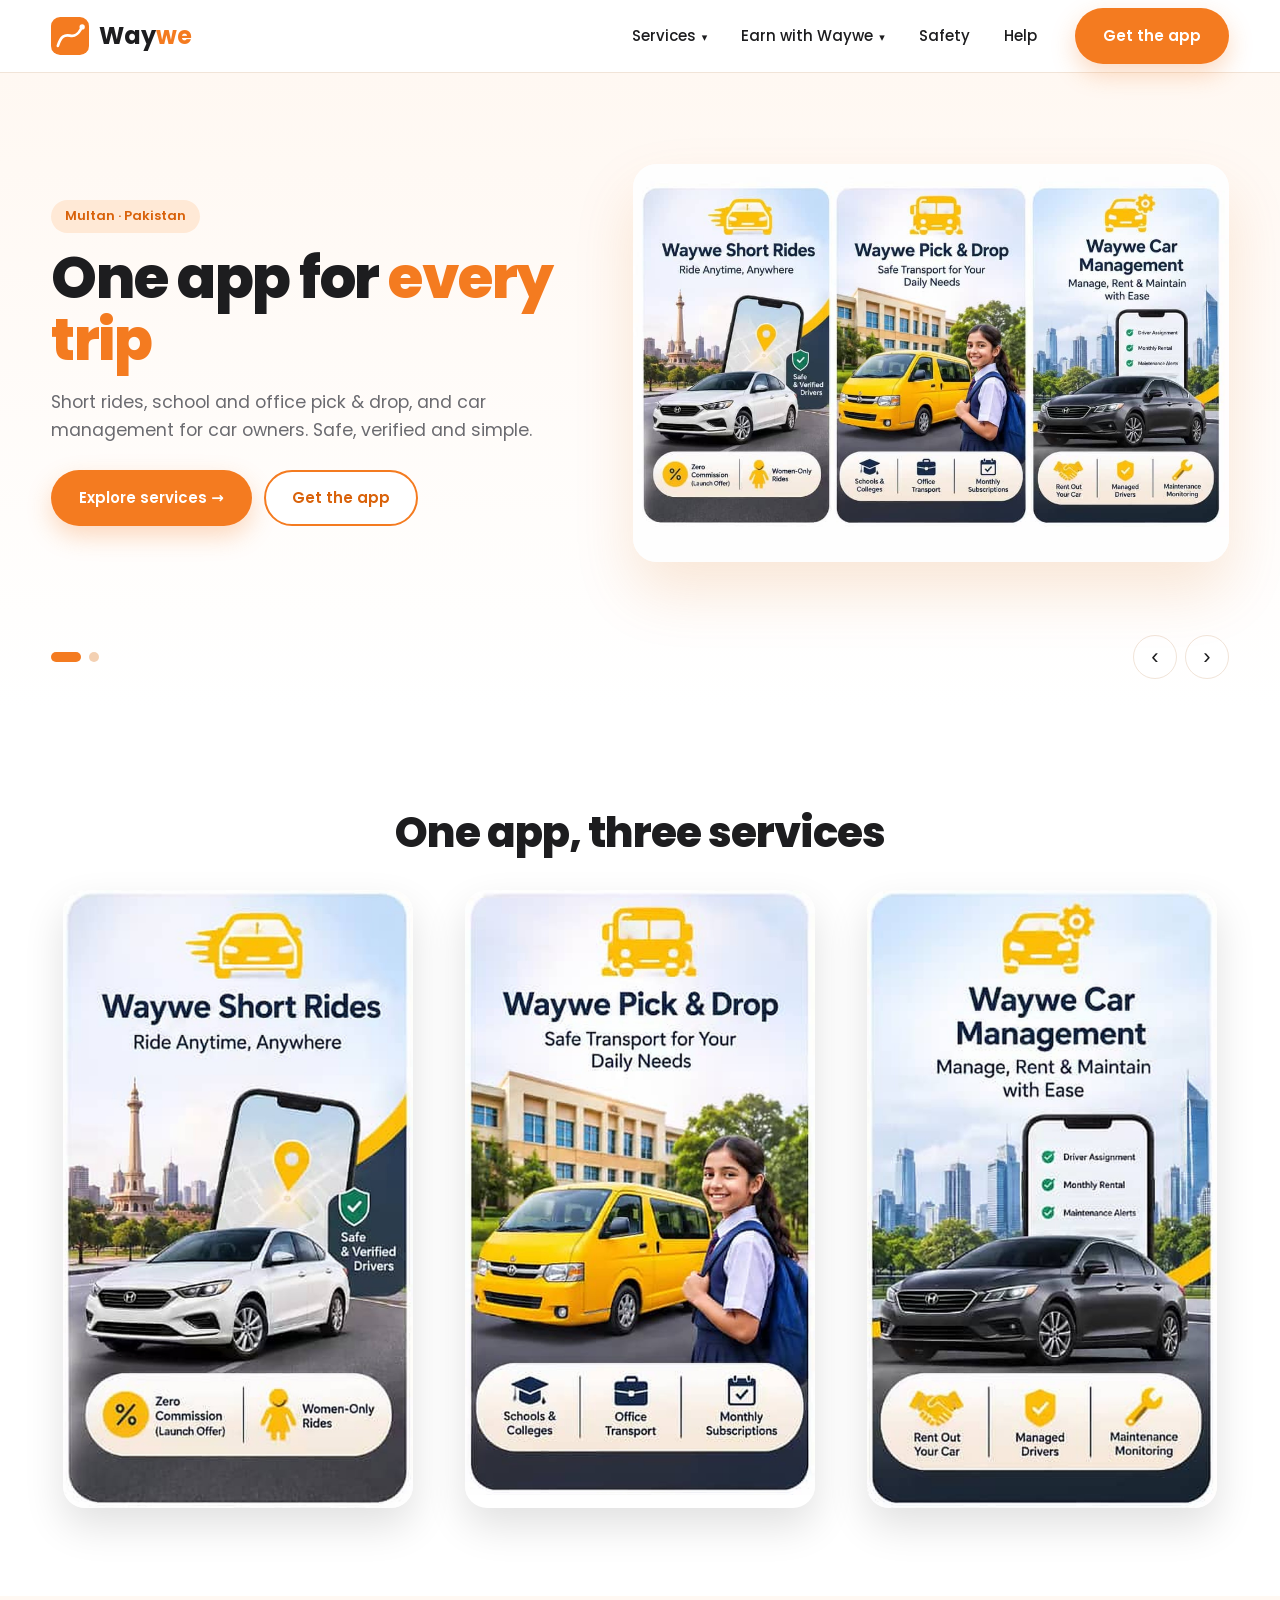
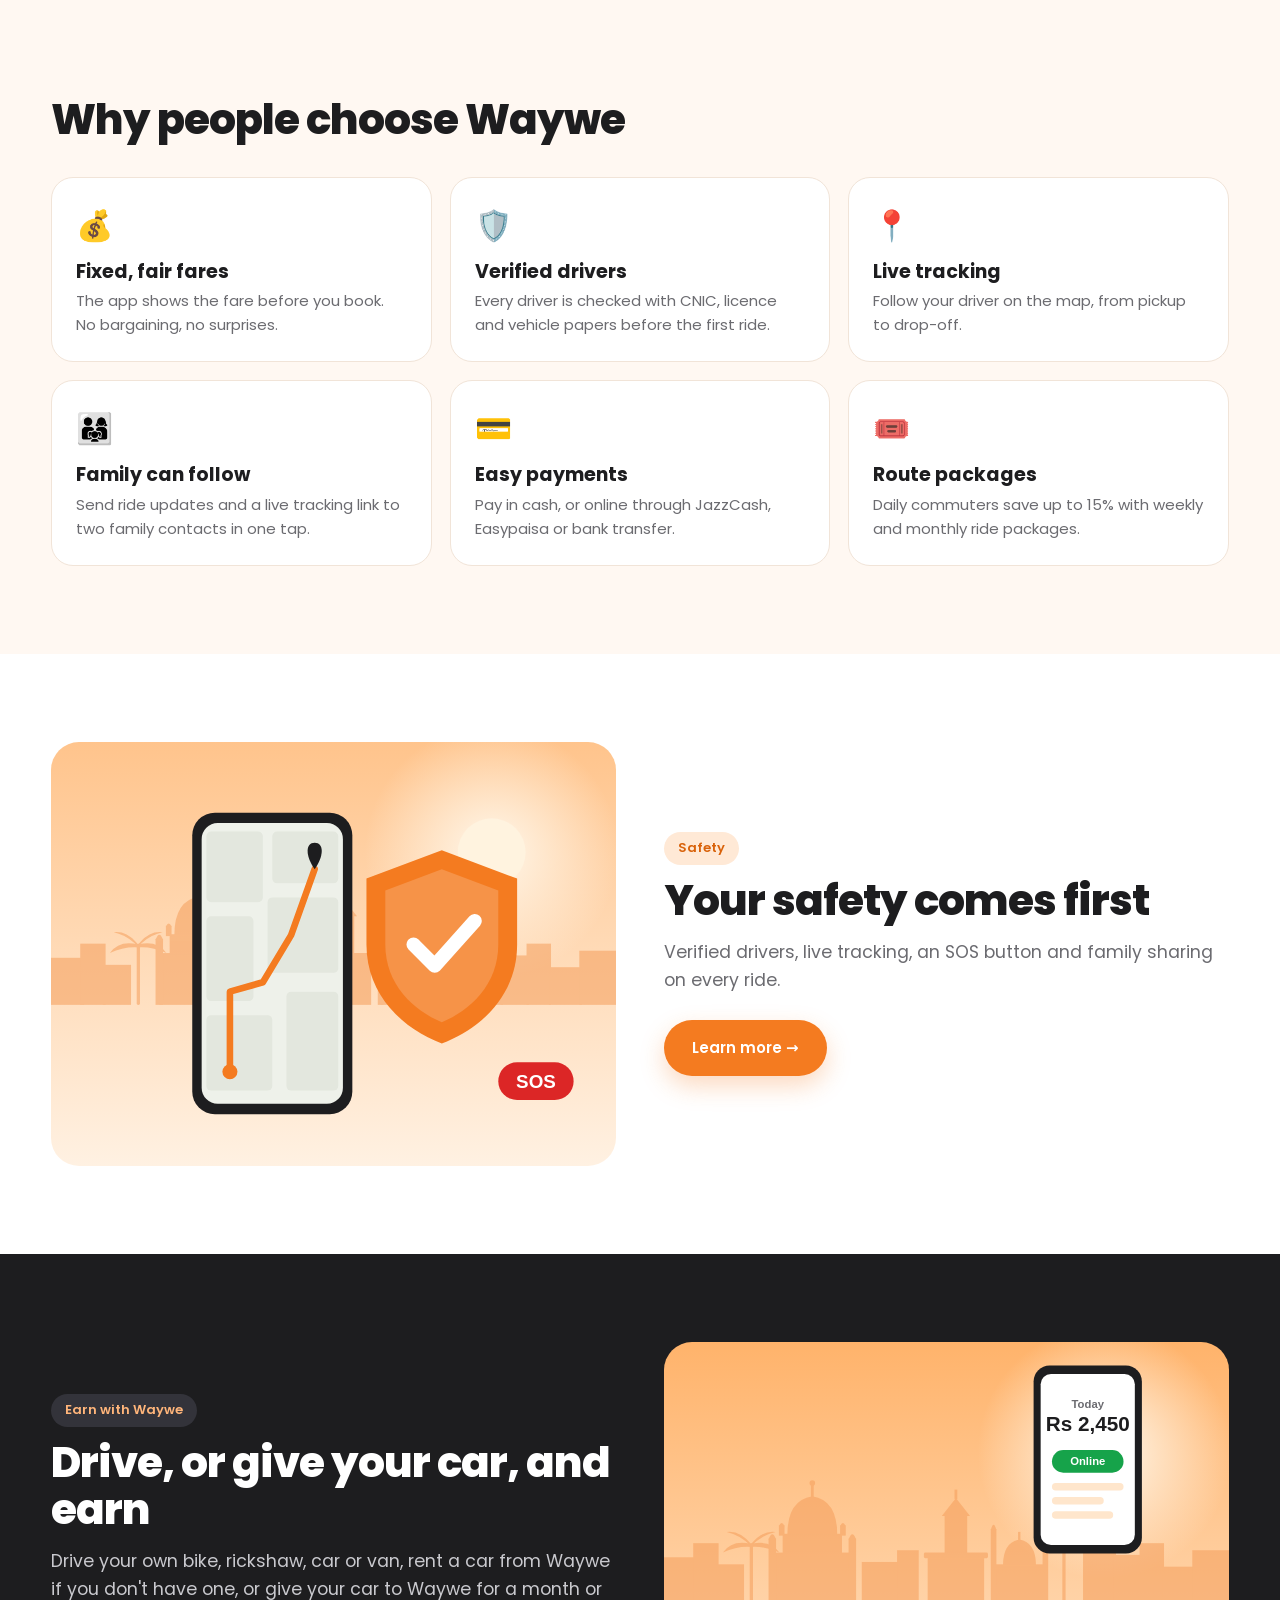
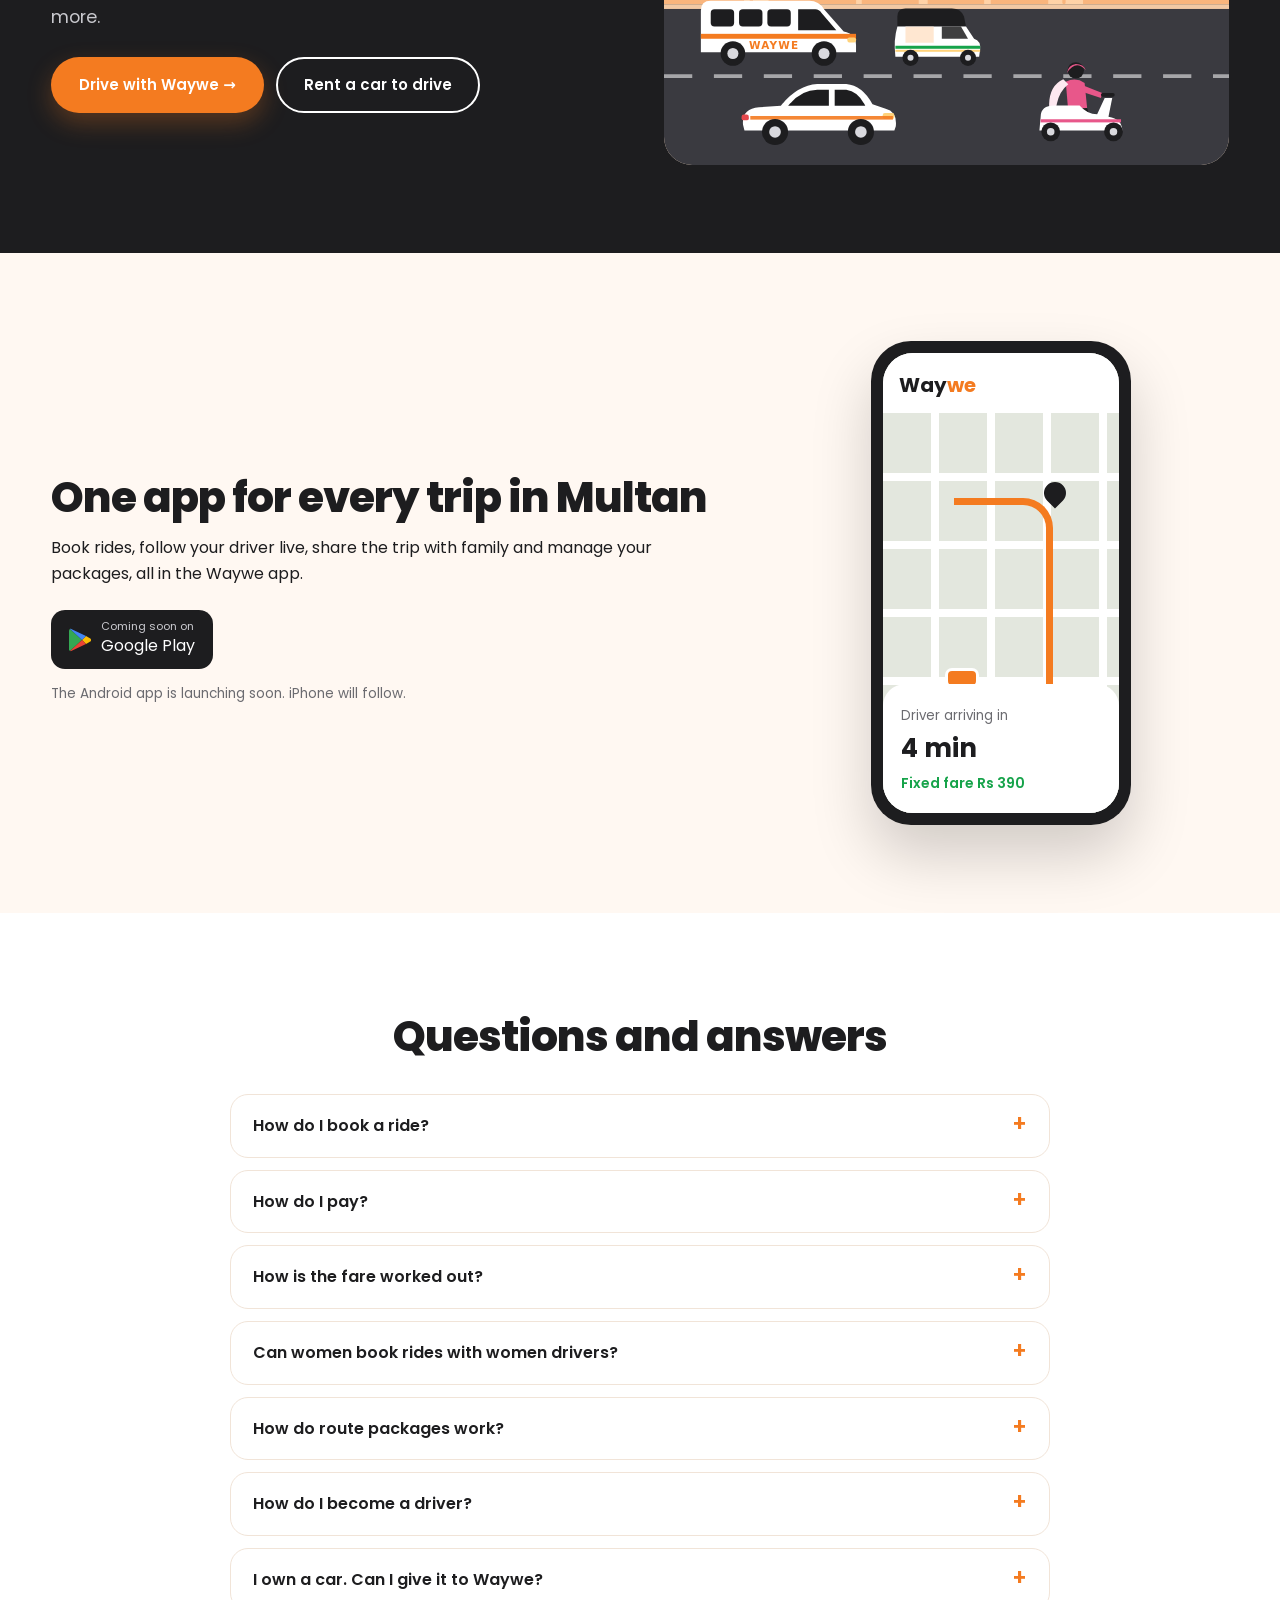
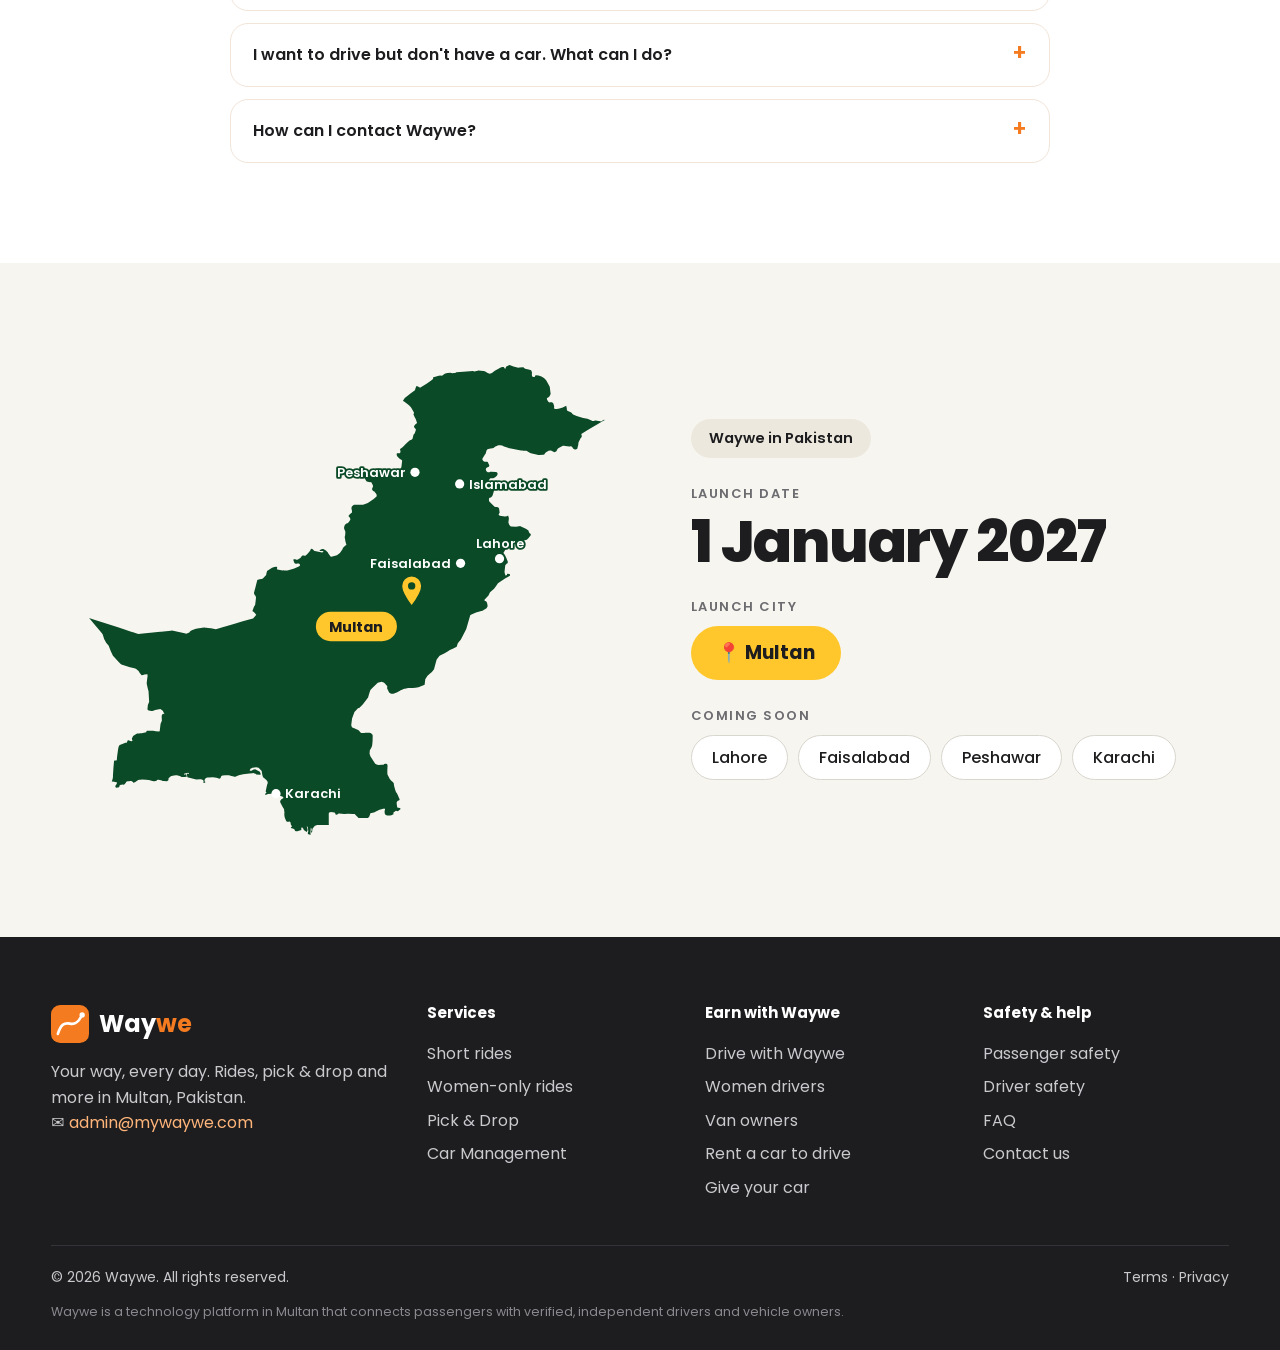
==== index.html @ 0786398d "Picture-only service cards; one-screen pages per service; cities at the bottom Co-Authored-By: Claud" ====
<!DOCTYPE html>
<html lang="en">
<head>
<meta charset="UTF-8">
<meta name="viewport" content="width=device-width, initial-scale=1.0">
<title>Waywe | Rides and Pick & Drop in Multan</title>
<meta name="description" content="Waywe: fixed-fare rides, women-only rides, school and office pick & drop, and long-term car partnerships in Multan.">
<link rel="canonical" href="https://mywaywe.com/">
<meta property="og:url" content="https://mywaywe.com/">
<meta property="og:title" content="Waywe | Rides and Pick & Drop in Multan">
<meta property="og:description" content="Waywe: fixed-fare rides, women-only rides, school and office pick & drop, and long-term car partnerships in Multan.">
<meta property="og:image" content="https://mywaywe.com/img/rides.svg">
<link rel="icon" href="data:image/svg+xml,%3Csvg xmlns='http://www.w3.org/2000/svg' viewBox='0 0 100 100'%3E%3Crect width='100' height='100' rx='24' fill='%23F47B20'/%3E%3Cpath d='M18 76 C26 50 36 46 50 49 C62 52 70 48 80 30' stroke='%23fff' stroke-width='7' fill='none' stroke-linecap='round'/%3E%3Ccircle cx='82' cy='26' r='7' fill='%23fff'/%3E%3C/svg%3E">
<link rel="preconnect" href="https://fonts.googleapis.com">
<link href="https://fonts.googleapis.com/css2?family=Poppins:wght@400;500;600;700;800&display=swap" rel="stylesheet">
<link rel="stylesheet" href="/css/site.css?v=10">
</head>
<body>
<header class="top">
 <div class="wrap nav">
  <a href="/" class="brand" aria-label="Waywe home"><svg width="38" height="38" viewBox="0 0 100 100" aria-hidden="true"><rect width="100" height="100" rx="24" fill="#F47B20"/><path d="M18 76 C26 50 36 46 50 49 C62 52 70 48 80 30" stroke="#fff" stroke-width="7" fill="none" stroke-linecap="round"/><circle cx="82" cy="26" r="7" fill="#fff"/></svg><b>Way<span>we</span></b></a>
  <nav class="menu" id="menu" aria-label="Main">
   <div class="dd"><button class="dd-btn" aria-expanded="false">Services <i>▾</i></button>
    <div class="dd-list">
     <a href="/rides/"><b>Short Rides</b><span>General &amp; women-only rides</span></a>
     <a href="/pick-drop/"><b>Pick &amp; Drop</b><span>School, college &amp; office, monthly</span></a>
     <a href="/car-owners/"><b>Car Management</b><span>Your car. Our care.</span></a>
    </div></div>
   <div class="dd"><button class="dd-btn" aria-expanded="false">Earn with Waywe <i>▾</i></button>
    <div class="dd-list">
     <a href="/drive/"><b>Drive with Waywe</b><span>Bike, rickshaw, car or van</span></a>
     <a href="/drive/#women"><b>Women drivers</b><span>Earn by driving women passengers</span></a>
     <a href="/rent-a-car/"><b>Rent a car to drive</b><span>No car? Rent one from Waywe</span></a>
     <a href="/car-owners/"><b>Car owners</b><span>Monthly earnings from your car</span></a>
    </div></div>
   <a href="/safety/">Safety</a>
   <a href="/#faq">Help</a>
  </nav>
  <a href="#get-app" class="btn btn-o nav-cta">Get the app</a>
  <button class="burger" aria-label="Open menu" aria-controls="menu" aria-expanded="false">☰</button>
 </div>
</header>
<section class="hero">
 <div class="slides" id="slides">
  <div class="slide on"><div class="wrap s-grid">
   <div><span class="tag">Multan · Pakistan</span><h1>One app for <mark>every trip</mark></h1>
    <p class="lead">Short rides, school and office pick &amp; drop, and car management for car owners. Safe, verified and simple.</p>
    <div class="ctas"><a href="#services" class="btn btn-o">Explore services →</a><a href="#get-app" class="btn btn-l">Get the app</a></div></div>
   <div class="s-art photo"><img src="/img/services-overview.jpg?v=10" alt="Waywe Short Rides, Pick &amp; Drop and Car Management" width="1080" height="720" fetchpriority="high"></div>
  </div></div>
  <div class="slide"><div class="wrap s-grid">
   <div><span class="tag">Short Rides · Pick &amp; Drop · Car Management</span><h2 class="h1">Quick. Safe. <mark>Reliable.</mark></h2>
    <p class="lead">General and women-only rides, verified drivers and managed routes, and fixed monthly rental for car owners.</p>
    <div class="ctas"><a href="#services" class="btn btn-o">See services →</a><a href="/drive/" class="btn btn-l">Drive with Waywe</a></div></div>
   <div class="s-art photo sq"><img src="/img/services-people.jpg?v=10" alt="Passenger, schoolgirl and car owner using Waywe" width="1080" height="1080" loading="lazy"></div>
  </div></div>
 </div>
 <div class="wrap s-ctrl"><div class="dots" id="dots"></div><div class="arrows"><button aria-label="Previous slide" data-go="-1">‹</button><button aria-label="Next slide" data-go="1">›</button></div></div>
</section>

<section id="services">
 <div class="wrap">
  <h2 class="sec-title center">One app, three services</h2>
  <div class="card-grid">
   <a href="/rides/" class="card-pic"><img src="/img/card-rides.jpg?v=10" alt="Waywe Short Rides: ride anytime, anywhere. Zero commission launch offer, women-only rides." width="1044" height="1842" loading="lazy"></a>
   <a href="/pick-drop/" class="card-pic"><img src="/img/card-pickdrop.jpg?v=10" alt="Waywe Pick &amp; Drop: safe transport for schools, colleges and offices, monthly subscriptions." width="1065" height="1842" loading="lazy"></a>
   <a href="/car-owners/" class="card-pic"><img src="/img/card-cars.jpg?v=10" alt="Waywe Car Management: rent out your car, managed drivers, maintenance monitoring." width="1044" height="1842" loading="lazy"></a>
  </div>
 </div>
</section>

<section class="why">
 <div class="wrap">
  <h2 class="sec-title">Why people choose Waywe</h2>
  <div class="feat-grid c3"><div class="feat"><i>💰</i><h3>Fixed, fair fares</h3><p>The app shows the fare before you book. No bargaining, no surprises.</p></div><div class="feat"><i>🛡️</i><h3>Verified drivers</h3><p>Every driver is checked with CNIC, licence and vehicle papers before the first ride.</p></div><div class="feat"><i>📍</i><h3>Live tracking</h3><p>Follow your driver on the map, from pickup to drop-off.</p></div><div class="feat"><i>👨‍👩‍👧</i><h3>Family can follow</h3><p>Send ride updates and a live tracking link to two family contacts in one tap.</p></div><div class="feat"><i>💳</i><h3>Easy payments</h3><p>Pay in cash, or online through JazzCash, Easypaisa or bank transfer.</p></div><div class="feat"><i>🎟️</i><h3>Route packages</h3><p>Daily commuters save up to 15% with weekly and monthly ride packages.</p></div></div>
 </div>
</section>

<section class="safety-band">
 <div class="wrap sb-grid">
  <div class="sb-art"><img src="/img/safety.svg?v=10" alt="Illustration: phone with live map and a safety shield" loading="lazy" width="1200" height="900"></div>
  <div><span class="tag">Safety</span><h2>Your safety comes first</h2>
   <p class="lead">Verified drivers, live tracking, an SOS button and family sharing on every ride.</p>
   <div class="ctas"><a href="/safety/" class="btn btn-o">Learn more →</a></div></div>
 </div>
</section>

<section class="earn-band">
 <div class="wrap eb-grid">
  <div><span class="tag">Earn with Waywe</span><h2>Drive, or give your car, and earn</h2>
   <p class="lead">Drive your own bike, rickshaw, car or van, rent a car from Waywe if you don't have one, or give your car to Waywe for a month or more.</p>
   <div class="ctas"><a href="/drive/" class="btn btn-o">Drive with Waywe →</a><a href="/rent-a-car/" class="btn btn-l">Rent a car to drive</a></div></div>
  <div class="eb-art"><img src="/img/drive.svg?v=10" alt="Illustration: Waywe van, rickshaw, car and scooty with a driver's earnings on a phone" loading="lazy" width="1200" height="900"></div>
 </div>
</section>

<section class="app-band" id="get-app">
 <div class="wrap app-grid">
  <div>
   <h2>One app for every trip in Multan</h2>
   <p>Book rides, follow your driver live, share the trip with family and manage your packages, all in the Waywe app.</p>
   <div class="stores"><span class="store" aria-label="Coming soon on Google Play"><svg width="22" height="24" viewBox="0 0 22 24" aria-hidden="true"><path d="M1 1l12 11L1 23c-.6-.3-1-1-1-1.7V2.7C0 2 .4 1.3 1 1z" fill="#34A853"/><path d="M17 8l-4 4 4 4 4.3-2.4c1-.6 1-2.6 0-3.2z" fill="#FBBC04"/><path d="M1 1c.3-.2.8-.2 1.2 0L17 8l-4 4z" fill="#4285F4"/><path d="M13 12l4 4-14.8 7c-.4.2-.9.2-1.2 0z" fill="#EA4335"/></svg><span><small>Coming soon on</small>Google Play</span></span></div>
   <p class="small">The Android app is launching soon. iPhone will follow.</p>
  </div>
  <div class="phone-mock" aria-hidden="true">
   <div class="pm-screen">
    <div class="pm-bar"><b>Way<span>we</span></b></div>
    <div class="pm-map"><i class="r"></i><i class="p"></i><i class="c"></i></div>
    <div class="pm-sheet"><small>Driver arriving in</small><b>4 min</b><span>Fixed fare Rs 390</span></div>
   </div>
  </div>
 </div>
</section>
<section id="faq">
 <div class="wrap narrow"><h2 class="sec-title center">Questions and answers</h2>
 <div class="faq"><details><summary>How do I book a ride?</summary><p>Open the Waywe app, choose Short ride or Pick &amp; Drop, set your pickup and drop-off on the map and tap <b>Book</b>. You see the fixed fare before you book, and you can follow the driver live.</p></details><details><summary>How do I pay?</summary><p>You can pay in cash, or online through JazzCash, Easypaisa or bank transfer.</p></details><details><summary>How is the fare worked out?</summary><p>Each ride has a starting fare plus a rate per kilometre, depending on the vehicle. The app shows the full fare before you book.</p></details><details><summary>Can women book rides with women drivers?</summary><p>Yes. Choose a women-only ride and a verified woman driver will pick you up. <a href="/rides/#women">Learn more</a>.</p></details><details><summary>How do route packages work?</summary><p>If you travel the same route every day, buy a Weekly (7 rides), 15-day (15 rides, 8% off) or 30-day (26 rides, 15% off) package. Rides never expire. <a href="/pick-drop/#packages">See packages</a>.</p></details><details><summary>How do I become a driver?</summary><p>Download the Waywe app and choose <b>Register as a driver</b>. You will need your CNIC, driving licence and vehicle registration. <a href="/drive/">Read more</a>.</p></details><details><summary>I own a car. Can I give it to Waywe?</summary><p>Yes, for one month or longer. Waywe contracts a driver, collects the rent, deducts its commission and pays you a fixed monthly rental. <a href="/car-owners/">See how it works</a>.</p></details><details><summary>I want to drive but don't have a car. What can I do?</summary><p>Rent a car from Waywe for as long as you need it, and earn by taking rides. <a href="/rent-a-car/">Rent a car to drive</a>.</p></details><details><summary>How can I contact Waywe?</summary><p>Email us at <a href="mailto:admin@mywaywe.com">admin@mywaywe.com</a>. Once the app is live, you can also reach us from the Help section in the app.</p></details></div>
 </div>
</section>
<section class="city" id="cities">
 <div class="wrap city-grid">
  <div class="city-map"><svg viewBox="0 0 608 558" class="pk-map" role="img" aria-label="Map of Pakistan: Waywe launches in Multan, coming soon to Lahore, Faisalabad, Peshawar and Karachi"><path d="M484.7,25.6 L489.9,27.0 L491.2,26.7 L495.1,26.3 L495.9,26.6 L496.6,27.4 L497.5,27.9 L498.6,28.2 L499.9,28.4 L501.2,28.7 L503.0,29.2 L503.9,29.7 L504.8,31.7 L504.8,32.5 L504.7,34.0 L504.8,35.3 L505.0,36.0 L505.6,36.6 L506.6,36.9 L507.8,36.8 L508.3,35.6 L509.0,35.1 L511.9,35.4 L512.7,35.6 L514.3,36.0 L515.2,36.5 L515.9,36.9 L516.6,37.3 L518.4,38.6 L519.0,39.1 L520.4,40.6 L523.7,46.6 L524.1,47.5 L525.1,55.5 L523.9,57.9 L523.2,58.7 L521.9,59.5 L521.2,59.8 L521.0,60.4 L521.3,61.6 L522.2,63.3 L522.9,64.1 L524.0,64.5 L524.7,64.4 L525.5,64.3 L526.4,64.4 L527.3,64.8 L527.9,65.4 L528.8,68.0 L529.0,68.7 L528.8,69.5 L528.9,70.9 L529.6,71.6 L530.2,71.7 L531.3,71.6 L533.6,71.3 L536.5,70.6 L538.3,69.9 L542.0,68.1 L542.7,71.0 L542.6,72.3 L543.4,73.8 L544.4,74.1 L546.4,75.0 L547.3,75.4 L548.1,76.1 L548.6,76.9 L549.5,77.7 L553.3,79.3 L560.4,81.4 L565.1,82.3 L569.5,84.1 L570.4,84.6 L571.0,84.7 L571.8,84.6 L572.5,84.4 L573.5,84.2 L574.5,84.2 L575.3,84.3 L577.2,84.6 L579.1,85.0 L579.7,85.1 L580.5,85.0 L581.5,84.2 L582.3,83.5 L583.0,83.4 L584.0,83.5 L582.4,84.5 L575.5,88.6 L569.9,91.8 L567.6,93.2 L564.9,94.8 L558.4,98.7 L558.5,99.4 L558.9,100.7 L558.9,101.6 L558.4,102.5 L557.6,103.3 L555.3,107.9 L555.1,110.4 L554.0,114.8 L552.5,115.7 L551.8,115.7 L550.6,115.4 L549.8,114.8 L549.1,113.9 L548.5,112.9 L547.8,112.4 L547.1,112.2 L545.5,112.4 L540.8,111.9 L539.8,111.5 L538.6,111.5 L537.9,111.9 L533.8,113.9 L533.1,114.6 L531.9,116.2 L531.6,117.2 L531.0,117.7 L529.7,118.3 L529.1,118.5 L528.2,118.2 L527.5,117.7 L526.6,117.2 L526.0,117.0 L525.3,116.8 L524.3,116.7 L523.4,116.9 L522.8,117.1 L521.5,117.7 L520.1,118.7 L519.5,119.2 L518.8,120.1 L518.5,120.7 L517.9,121.1 L517.3,121.4 L512.6,121.7 L511.8,121.6 L503.7,119.6 L502.4,119.1 L498.8,116.9 L497.1,117.0 L495.2,116.9 L494.4,116.8 L492.9,116.6 L480.6,114.3 L479.9,114.2 L478.8,113.8 L476.2,112.9 L475.3,112.6 L474.7,112.4 L473.9,112.0 L472.4,111.4 L470.6,111.0 L470.0,110.9 L468.6,111.0 L467.6,111.3 L465.9,112.0 L465.0,112.5 L464.4,112.9 L463.0,114.0 L462.0,114.3 L459.9,114.5 L457.4,115.0 L456.6,115.4 L456.0,115.8 L455.6,116.5 L454.5,120.3 L453.6,121.3 L451.3,125.0 L451.0,125.8 L451.1,126.8 L451.5,127.6 L452.7,128.6 L453.8,129.0 L454.6,128.9 L455.3,128.9 L456.1,128.9 L456.8,129.2 L457.2,129.9 L458.3,132.5 L458.5,133.3 L458.2,134.1 L457.3,134.6 L456.6,134.9 L455.7,135.4 L455.0,136.0 L454.7,137.1 L454.9,138.2 L455.3,139.0 L456.0,139.7 L456.8,140.3 L457.8,140.4 L458.6,140.2 L459.4,139.9 L460.6,139.7 L465.8,140.1 L466.5,140.3 L467.2,140.9 L467.5,141.6 L467.4,142.4 L467.2,143.3 L466.7,144.0 L465.5,145.2 L464.9,145.7 L463.9,146.3 L462.8,146.8 L462.1,146.9 L460.9,146.9 L460.1,146.9 L459.4,147.2 L458.7,147.9 L458.0,149.2 L457.5,150.1 L457.3,151.0 L457.2,152.0 L457.2,152.7 L457.4,153.3 L457.7,154.0 L458.4,154.7 L459.1,155.1 L460.6,155.9 L461.6,156.5 L462.4,157.1 L463.1,157.8 L463.6,158.8 L463.7,159.7 L463.6,160.4 L462.3,164.8 L461.9,165.8 L461.1,167.0 L460.3,167.6 L459.6,167.9 L458.8,168.1 L458.2,168.9 L458.1,169.7 L458.1,170.7 L458.2,171.3 L458.5,172.1 L463.4,177.1 L464.3,177.7 L465.4,178.0 L466.2,178.0 L467.0,178.1 L467.7,178.3 L468.6,178.8 L469.1,179.8 L469.7,183.7 L469.7,184.4 L468.6,186.0 L469.1,186.9 L470.0,187.6 L475.3,188.4 L477.5,188.1 L478.1,187.9 L478.9,187.4 L479.8,190.2 L479.3,194.4 L479.3,195.1 L480.3,197.7 L481.0,198.5 L481.9,199.2 L487.4,199.5 L491.0,199.0 L491.8,198.7 L492.9,199.1 L498.2,201.8 L501.0,203.5 L501.5,205.3 L502.3,206.5 L503.1,207.0 L503.7,207.8 L503.3,208.9 L500.9,211.9 L499.2,213.5 L497.2,214.2 L492.1,215.5 L490.6,215.7 L489.8,215.0 L488.6,214.7 L487.6,215.0 L485.8,217.1 L482.3,219.3 L479.9,220.2 L477.7,221.7 L477.3,222.3 L473.9,227.7 L474.0,228.4 L474.7,229.2 L475.6,230.4 L476.9,233.1 L478.6,237.6 L478.4,239.2 L477.6,239.3 L477.0,240.0 L476.3,240.8 L475.8,241.7 L475.0,248.5 L475.5,250.7 L476.1,252.3 L477.2,252.1 L477.8,251.5 L477.7,250.8 L478.3,250.5 L480.3,250.9 L481.0,251.4 L480.9,252.7 L479.5,253.6 L476.0,255.4 L470.3,259.3 L467.9,260.9 L465.7,264.2 L463.7,266.9 L461.5,268.6 L459.3,270.5 L457.6,274.1 L453.5,278.4 L453.0,279.3 L454.1,280.0 L454.9,280.5 L455.6,281.3 L456.0,282.1 L456.4,283.6 L456.5,284.4 L456.6,285.0 L456.7,285.7 L455.5,288.1 L451.1,290.6 L448.8,291.3 L447.0,291.8 L444.1,292.5 L438.5,295.1 L437.8,295.5 L435.6,303.2 L433.8,309.3 L433.5,310.4 L427.5,322.1 L426.3,323.5 L424.3,326.0 L423.1,329.8 L419.4,331.6 L415.7,333.2 L412.8,335.1 L411.4,335.9 L410.0,336.8 L404.5,339.6 L401.4,343.5 L401.2,344.3 L400.0,348.5 L398.7,353.4 L398.5,354.2 L396.2,357.2 L394.5,358.6 L391.4,361.3 L389.0,365.0 L388.5,369.2 L388.3,371.0 L381.6,373.8 L379.8,374.1 L378.9,374.3 L377.6,374.4 L376.0,374.5 L374.7,374.5 L373.1,374.5 L371.8,374.6 L370.3,374.7 L367.0,375.3 L366.1,375.5 L365.4,375.7 L363.8,376.4 L362.3,377.1 L361.5,377.5 L360.5,378.1 L358.5,379.1 L357.3,379.8 L356.3,380.1 L355.2,380.6 L354.2,380.8 L353.0,380.8 L352.2,380.7 L351.5,380.6 L350.3,380.1 L349.6,379.3 L348.0,375.9 L347.5,374.8 L347.7,373.6 L347.7,372.8 L347.3,372.0 L345.2,369.6 L343.9,368.7 L343.0,368.2 L341.7,367.8 L338.3,368.6 L337.4,369.0 L333.2,372.9 L332.3,373.9 L329.9,376.1 L329.2,377.4 L328.3,379.9 L328.1,380.7 L327.7,382.0 L327.4,383.3 L327.1,384.2 L326.9,384.8 L321.3,392.1 L317.6,395.9 L316.9,396.3 L315.9,396.7 L312.1,400.6 L309.7,407.1 L309.5,407.8 L308.7,414.0 L308.6,414.7 L308.8,415.6 L309.1,416.4 L309.3,417.1 L310.5,417.8 L311.5,418.2 L312.1,418.4 L313.5,419.1 L315.6,420.0 L316.5,420.5 L317.1,420.9 L318.2,422.4 L318.7,423.0 L319.7,423.4 L320.4,423.5 L322.0,423.4 L322.6,423.4 L323.8,423.3 L326.9,423.1 L328.0,423.1 L328.7,423.2 L329.4,423.4 L330.1,423.8 L330.9,424.4 L331.7,425.4 L331.9,426.4 L331.8,430.9 L331.8,431.8 L331.4,436.3 L331.2,437.3 L330.7,438.8 L330.2,439.7 L329.6,440.7 L329.1,441.7 L328.8,442.3 L328.5,446.1 L329.5,448.9 L329.9,449.6 L334.6,456.8 L335.3,457.2 L336.1,457.6 L337.2,457.9 L337.9,458.2 L342.2,458.0 L342.8,458.0 L343.6,457.8 L344.5,457.2 L345.7,456.7 L346.5,456.8 L347.2,457.0 L347.9,457.8 L348.0,459.1 L348.0,460.2 L347.9,460.9 L347.9,462.0 L347.8,463.1 L347.8,467.0 L347.9,468.1 L348.1,468.8 L350.3,473.2 L351.8,474.9 L352.7,475.8 L353.4,476.4 L354.0,477.0 L354.7,478.0 L354.9,478.6 L354.9,479.3 L355.2,480.9 L355.4,481.9 L355.6,482.6 L356.5,485.7 L356.7,486.4 L357.4,487.9 L357.9,488.7 L358.5,489.5 L361.0,495.2 L361.2,496.2 L358.9,497.3 L358.1,498.4 L357.9,499.1 L358.0,500.7 L358.5,503.8 L358.9,504.6 L359.9,504.6 L361.4,505.0 L362.0,505.4 L362.2,506.0 L359.6,508.2 L358.9,508.3 L358.1,508.0 L357.2,507.8 L356.3,508.3 L354.3,509.9 L354.1,510.5 L354.9,511.5 L352.2,512.8 L350.8,513.1 L347.4,513.0 L346.4,512.5 L345.2,511.7 L344.8,509.6 L344.9,507.5 L345.3,506.8 L345.2,506.0 L344.4,505.5 L339.3,506.8 L336.5,508.0 L334.8,509.0 L334.0,509.4 L331.9,510.1 L330.5,510.2 L329.6,510.3 L328.6,513.0 L328.0,514.6 L326.5,515.6 L325.6,515.6 L316.5,515.6 L315.5,514.7 L313.8,512.9 L312.4,511.4 L310.6,511.3 L305.2,511.2 L300.9,511.4 L295.5,510.8 L294.9,510.9 L293.5,511.9 L292.2,512.3 L291.5,511.7 L291.3,511.0 L291.1,510.4 L290.4,509.8 L286.6,509.3 L285.8,509.4 L284.6,509.8 L284.2,510.8 L284.2,520.5 L284.2,522.1 L284.3,523.3 L282.5,523.2 L280.4,523.3 L272.5,523.3 L271.9,523.4 L269.2,524.2 L266.9,526.8 L266.5,527.6 L266.1,531.0 L265.4,531.8 L264.9,530.9 L265.3,529.8 L265.6,528.9 L265.7,528.1 L264.9,526.1 L264.6,526.8 L264.3,531.7 L264.6,534.0 L262.7,533.6 L261.4,532.8 L261.5,531.7 L262.0,530.0 L261.5,525.8 L260.3,524.5 L260.6,525.8 L261.2,528.4 L261.2,529.1 L260.4,531.0 L257.8,529.4 L257.0,528.5 L256.6,527.5 L255.2,525.7 L254.5,526.2 L254.3,527.2 L254.4,528.0 L254.4,528.7 L250.2,530.1 L248.9,530.0 L247.7,529.8 L246.8,528.0 L245.2,527.1 L243.7,526.8 L242.9,526.3 L244.3,524.6 L243.1,523.1 L242.6,520.4 L241.8,519.6 L240.6,519.8 L239.0,519.7 L238.1,519.3 L236.5,515.4 L236.2,514.1 L236.1,513.5 L235.9,511.4 L236.1,510.0 L235.6,505.9 L234.8,504.8 L233.6,502.7 L231.6,498.8 L231.4,497.6 L231.6,497.0 L233.0,495.0 L234.4,494.5 L235.0,493.8 L234.4,492.7 L231.2,491.7 L225.8,490.8 L221.9,489.5 L218.1,489.8 L217.1,490.3 L215.9,490.6 L215.0,490.6 L215.4,489.2 L216.8,488.1 L216.1,487.9 L215.8,487.1 L215.8,486.5 L216.7,482.0 L217.5,478.8 L217.9,478.1 L218.0,477.4 L217.7,476.4 L217.5,475.7 L216.7,474.7 L214.9,473.0 L212.9,471.5 L212.2,469.6 L211.7,466.8 L211.4,464.7 L208.0,461.3 L205.4,460.6 L201.7,461.2 L201.0,461.3 L199.9,461.9 L199.1,462.3 L198.3,464.5 L200.1,464.5 L200.8,464.2 L202.1,463.4 L202.8,463.1 L204.3,462.8 L209.4,465.4 L210.4,468.3 L209.7,468.8 L205.5,468.4 L204.8,467.8 L204.2,467.6 L203.0,467.2 L202.2,467.0 L201.4,467.1 L198.1,467.5 L191.2,468.3 L186.5,469.4 L182.7,470.9 L181.9,470.9 L179.9,470.5 L178.4,470.0 L175.9,469.4 L171.6,469.2 L168.9,469.6 L168.1,469.9 L167.4,470.5 L167.1,471.1 L166.7,472.2 L166.1,472.8 L165.1,473.0 L164.1,472.6 L162.3,472.1 L158.4,471.6 L153.5,471.7 L152.5,471.8 L151.5,472.0 L150.8,472.5 L150.2,472.9 L149.5,474.2 L149.3,475.2 L149.4,476.0 L150.5,476.6 L149.0,477.8 L148.0,477.5 L148.3,476.0 L148.1,475.0 L147.1,474.2 L145.4,473.6 L144.5,473.7 L140.3,473.8 L130.7,471.5 L130.1,468.3 L130.5,467.6 L131.3,467.5 L132.0,467.9 L132.6,467.1 L131.5,466.7 L129.1,467.1 L128.2,467.3 L127.0,467.8 L127.8,469.1 L128.5,468.3 L129.3,468.4 L130.0,470.1 L129.9,471.0 L127.5,471.2 L125.1,471.2 L124.4,471.1 L123.5,470.6 L122.3,470.1 L121.5,469.9 L119.2,469.3 L118.3,469.3 L116.1,469.5 L114.8,469.9 L113.4,470.2 L112.4,470.8 L111.7,471.3 L110.0,473.2 L110.3,474.4 L108.6,475.8 L104.6,475.6 L103.9,475.5 L102.8,475.0 L102.1,474.8 L100.6,474.4 L99.6,474.2 L98.6,474.2 L97.9,474.5 L97.2,475.2 L95.1,475.7 L94.0,475.7 L92.9,475.5 L90.7,475.0 L89.1,474.6 L88.2,474.4 L86.0,474.1 L81.3,474.0 L80.0,474.1 L78.8,474.2 L77.3,474.5 L73.8,477.0 L71.9,477.4 L71.5,476.6 L70.4,475.9 L69.8,475.6 L68.8,475.5 L67.0,475.7 L65.9,475.9 L64.9,476.2 L64.2,476.7 L63.9,477.5 L61.9,479.5 L60.1,479.4 L59.3,479.5 L58.5,479.7 L57.5,480.1 L56.9,480.4 L57.1,481.0 L56.5,482.4 L53.6,482.8 L52.7,482.4 L52.4,480.7 L53.1,480.1 L54.3,477.8 L54.4,477.1 L51.1,476.4 L49.5,476.2 L48.6,476.4 L49.7,472.6 L49.9,470.7 L49.9,469.1 L50.2,464.7 L50.4,461.5 L51.1,453.7 L51.9,453.4 L53.3,453.3 L54.0,452.9 L54.2,451.8 L54.2,450.8 L54.6,447.4 L55.4,441.7 L55.9,439.0 L56.3,437.8 L56.5,437.2 L57.3,436.4 L63.4,434.0 L64.1,433.9 L64.9,433.9 L65.8,431.5 L66.6,431.2 L67.5,431.7 L68.7,432.0 L70.3,432.3 L70.9,432.0 L71.0,431.3 L70.5,430.3 L70.4,429.6 L71.7,426.7 L75.6,424.3 L76.2,424.1 L78.2,423.9 L79.5,423.8 L81.3,423.7 L84.7,422.9 L86.0,422.5 L86.1,421.8 L86.8,421.1 L88.8,421.0 L93.6,421.1 L95.0,421.3 L96.2,421.6 L99.9,421.8 L100.6,421.5 L101.6,413.3 L103.0,410.2 L102.8,405.7 L102.8,404.8 L103.5,403.2 L105.0,402.6 L105.8,403.0 L105.5,402.3 L104.0,399.4 L101.3,397.5 L95.8,398.5 L94.4,398.9 L92.7,399.5 L91.8,399.5 L88.6,398.9 L87.3,397.8 L87.8,393.1 L88.8,390.7 L89.2,389.6 L88.6,379.5 L88.6,378.7 L88.4,377.7 L87.9,375.9 L86.9,371.7 L86.7,370.6 L86.5,369.8 L86.8,366.7 L87.3,363.0 L87.5,361.5 L87.3,359.6 L84.1,360.0 L82.6,360.4 L81.0,360.7 L79.0,358.3 L77.7,356.2 L74.8,353.7 L72.1,352.9 L68.3,352.1 L59.9,349.4 L59.1,349.0 L58.3,348.4 L55.6,345.7 L49.9,339.6 L49.5,338.8 L47.7,334.9 L46.5,332.0 L45.3,328.7 L42.7,325.8 L40.3,321.3 L40.0,320.4 L38.8,316.4 L37.7,314.9 L29.9,305.5 L24.0,298.5 L28.0,299.8 L30.5,300.7 L54.5,308.4 L61.8,310.8 L64.9,311.8 L69.6,313.4 L72.7,314.4 L73.4,314.6 L74.9,315.2 L76.7,315.7 L77.4,316.0 L79.9,315.7 L101.2,313.5 L102.1,313.4 L112.8,312.3 L113.9,312.2 L117.7,313.0 L127.8,315.0 L129.4,315.6 L132.8,314.2 L133.5,313.3 L134.5,312.4 L136.2,311.6 L140.0,310.3 L143.3,309.6 L145.6,309.3 L146.5,309.2 L149.3,309.0 L150.5,309.1 L151.9,309.2 L152.9,309.4 L156.3,309.7 L161.6,310.8 L168.9,308.6 L180.2,305.3 L184.7,303.9 L189.0,302.7 L195.8,300.7 L197.8,300.2 L202.0,299.0 L203.5,297.4 L205.5,295.0 L203.4,292.6 L202.4,291.9 L201.7,291.5 L201.4,290.6 L202.5,287.6 L203.1,286.2 L203.9,285.0 L204.3,284.2 L205.2,276.5 L204.8,274.6 L204.0,273.9 L202.9,271.8 L206.6,257.4 L207.3,257.1 L208.2,256.8 L209.2,256.6 L211.3,256.3 L212.2,256.0 L212.9,255.5 L216.0,252.1 L216.4,251.3 L216.4,250.4 L217.2,247.5 L221.8,244.5 L222.6,244.0 L225.1,243.1 L226.8,242.9 L227.5,243.0 L228.2,243.4 L228.1,244.8 L227.7,245.5 L228.4,245.9 L234.1,246.9 L235.0,246.7 L235.9,247.1 L239.3,247.0 L246.8,244.8 L252.2,242.5 L252.8,241.8 L253.0,240.8 L252.7,240.1 L251.7,239.4 L250.9,239.4 L249.9,239.5 L249.2,239.8 L248.2,239.8 L246.9,238.9 L245.6,235.3 L246.4,234.8 L247.9,234.7 L249.1,235.2 L249.9,235.2 L250.7,235.0 L253.7,233.1 L254.1,232.3 L255.0,231.2 L255.7,230.8 L257.2,230.7 L258.1,231.0 L258.8,231.0 L261.0,229.0 L263.5,226.2 L264.1,225.3 L264.4,224.5 L264.8,223.7 L265.5,223.4 L266.8,224.0 L268.3,225.5 L269.0,225.8 L277.1,227.5 L278.0,227.0 L278.5,226.3 L277.5,225.8 L276.8,225.8 L274.7,225.8 L274.0,225.2 L275.6,224.2 L276.5,223.8 L277.2,223.6 L278.2,223.7 L278.8,223.9 L281.1,225.3 L283.3,227.4 L283.6,228.3 L286.1,231.7 L287.1,232.2 L293.1,230.4 L295.9,228.2 L296.9,227.2 L297.8,225.9 L299.3,223.6 L299.5,222.7 L300.0,222.0 L302.0,220.1 L302.7,219.6 L303.4,219.3 L302.3,215.5 L302.2,214.8 L301.7,212.0 L301.5,210.8 L301.6,210.2 L301.8,209.5 L302.0,208.7 L302.2,206.2 L302.2,204.9 L301.8,203.5 L301.2,202.4 L301.0,201.7 L300.8,201.0 L300.8,200.3 L301.0,199.4 L301.5,198.0 L302.1,197.0 L303.4,196.1 L304.4,195.7 L305.1,195.4 L305.7,194.6 L306.4,193.7 L307.6,191.8 L307.6,190.8 L307.1,189.8 L306.5,188.9 L305.7,188.0 L306.0,187.1 L308.0,185.1 L309.4,184.0 L309.4,182.1 L309.1,181.0 L308.8,179.4 L308.9,178.6 L309.3,177.6 L310.8,176.1 L311.6,175.6 L313.3,175.7 L321.3,175.5 L322.2,175.4 L326.6,173.7 L330.6,171.1 L333.0,169.5 L336.3,166.4 L336.1,164.5 L335.2,163.0 L333.7,161.3 L332.4,160.8 L331.3,159.2 L331.3,158.1 L331.8,157.0 L332.2,156.0 L332.1,154.5 L330.2,151.0 L329.0,151.2 L325.5,150.4 L324.9,149.8 L322.9,146.4 L321.3,143.5 L321.2,142.8 L322.2,139.9 L323.3,139.2 L324.0,139.1 L325.2,138.8 L325.9,138.8 L327.6,139.4 L329.6,140.2 L332.2,141.1 L336.8,142.2 L341.2,142.9 L341.9,143.0 L344.1,142.9 L351.9,142.6 L354.5,142.2 L355.1,142.1 L361.2,138.8 L363.1,134.6 L363.9,127.5 L362.3,126.3 L361.7,126.2 L358.7,123.1 L357.9,121.5 L358.0,120.5 L358.2,119.8 L361.1,119.6 L361.8,119.1 L362.1,117.4 L361.8,116.4 L361.6,115.7 L361.7,115.1 L364.3,113.2 L368.3,109.1 L371.9,105.9 L374.4,104.7 L375.0,104.2 L375.3,103.3 L376.2,99.7 L376.6,99.0 L377.6,98.0 L378.9,93.8 L377.1,91.8 L376.7,90.5 L377.5,89.2 L378.1,88.6 L379.0,87.8 L379.6,87.3 L380.0,86.6 L378.6,82.6 L377.4,80.3 L376.1,77.4 L376.7,76.2 L376.7,75.5 L373.4,69.8 L371.3,67.5 L369.6,66.2 L366.0,63.6 L364.9,63.0 L364.9,62.3 L366.7,59.6 L374.0,54.1 L377.8,51.3 L378.2,49.7 L379.0,47.4 L379.6,46.8 L380.4,46.9 L382.1,47.9 L383.3,48.7 L390.8,43.9 L396.5,39.8 L397.7,38.5 L397.3,37.9 L397.7,37.3 L398.9,36.8 L402.6,35.7 L405.1,35.4 L407.1,35.5 L407.9,35.1 L409.4,33.9 L410.0,33.3 L410.8,33.0 L413.0,32.7 L416.3,32.4 L417.3,32.6 L418.4,32.8 L420.0,32.7 L421.2,32.6 L422.0,32.4 L422.7,31.8 L426.5,31.4 L437.3,30.6 L440.6,30.5 L442.4,31.0 L445.7,30.2 L446.8,29.8 L452.0,30.3 L452.8,30.5 L455.1,31.4 L456.1,32.4 L458.8,33.4 L459.8,33.2 L461.5,32.6 L462.0,32.0 L464.5,30.1 L471.4,26.4 L473.2,26.0 L473.9,26.0 L474.5,26.4 L475.0,27.3 L475.7,27.9 L476.3,27.4 L476.6,25.8 L479.8,24.2 L480.5,24.0 L484.7,25.6Z" fill="#0B4A26"/><circle cx="377.8" cy="140.4" r="5" fill="#fff"/><text x="367.8" y="145.4" text-anchor="end" font-family="Poppins,Arial" font-size="14" font-weight="600" fill="#fff" stroke="#0B4A26" stroke-width="4" paint-order="stroke" stroke-linejoin="round">Peshawar</text><circle cx="426.3" cy="153.0" r="5" fill="#fff"/><text x="436.3" y="158.0" text-anchor="start" font-family="Poppins,Arial" font-size="14" font-weight="600" fill="#fff" stroke="#0B4A26" stroke-width="4" paint-order="stroke" stroke-linejoin="round">Islamabad</text><circle cx="469.6" cy="234.2" r="5" fill="#fff"/><text x="469.6" y="222.2" text-anchor="middle" font-family="Poppins,Arial" font-size="14" font-weight="600" fill="#fff" stroke="#0B4A26" stroke-width="4" paint-order="stroke" stroke-linejoin="round">Lahore</text><circle cx="427.3" cy="239.2" r="5" fill="#fff"/><text x="417.3" y="244.2" text-anchor="end" font-family="Poppins,Arial" font-size="14" font-weight="600" fill="#fff" stroke="#0B4A26" stroke-width="4" paint-order="stroke" stroke-linejoin="round">Faisalabad</text><circle cx="226.9" cy="489.3" r="5" fill="#fff"/><text x="236.9" y="494.3" text-anchor="start" font-family="Poppins,Arial" font-size="14" font-weight="600" fill="#fff" stroke="#0B4A26" stroke-width="4" paint-order="stroke" stroke-linejoin="round">Karachi</text><g transform="translate(374.2,285.7)"><path d="M0 0 C-9 -12 -11 -18 -11 -22 A11 11 0 0 1 11 -22 C11 -18 9 -12 0 0Z" fill="#FFC72C" stroke="#0B4A26" stroke-width="1.5"/><circle cy="-22" r="4" fill="#0B4A26"/><rect x="-104" y="6" width="88" height="32" rx="16" fill="#FFC72C"/><text x="-60" y="28" text-anchor="middle" font-family="Poppins,Arial" font-size="16" font-weight="700" fill="#1D1D1F">Multan</text></g></svg></div>
  <div class="city-info">
   <span class="pill-soft">Waywe in Pakistan</span>
   <p class="cap">Launch date</p>
   <p class="launch">1 January 2027</p>
   <p class="cap">Launch city</p>
   <span class="city-main">📍 Multan</span>
   <p class="cap">Coming soon</p>
   <div class="city-next"><span>Lahore</span><span>Faisalabad</span><span>Peshawar</span><span>Karachi</span></div>
  </div>
 </div>
</section>
<footer>
 <div class="wrap f-grid">
  <div class="f-brand">
   <a href="/" class="brand"><svg width="38" height="38" viewBox="0 0 100 100" aria-hidden="true"><rect width="100" height="100" rx="24" fill="#F47B20"/><path d="M18 76 C26 50 36 46 50 49 C62 52 70 48 80 30" stroke="#fff" stroke-width="7" fill="none" stroke-linecap="round"/><circle cx="82" cy="26" r="7" fill="#fff"/></svg><b>Way<span>we</span></b></a>
   <p>Your way, every day. Rides, pick &amp; drop and more in Multan, Pakistan.</p>
   <p class="f-mail">✉️ <a href="mailto:admin@mywaywe.com">admin@mywaywe.com</a></p>
  </div>
  <div><h4>Services</h4><a href="/rides/">Short rides</a><a href="/rides/#women">Women-only rides</a><a href="/pick-drop/">Pick &amp; Drop</a><a href="/car-owners/">Car Management</a></div>
  <div><h4>Earn with Waywe</h4><a href="/drive/">Drive with Waywe</a><a href="/drive/#women">Women drivers</a><a href="/drive/#van">Van owners</a><a href="/rent-a-car/">Rent a car to drive</a><a href="/car-owners/">Give your car</a></div>
  <div><h4>Safety &amp; help</h4><a href="/safety/">Passenger safety</a><a href="/safety/#drivers">Driver safety</a><a href="/#faq">FAQ</a><a href="mailto:admin@mywaywe.com">Contact us</a></div>
 </div>
 <div class="wrap f-bottom">
  <span>© <span id="yr"></span> Waywe. All rights reserved.</span>
  <span><a href="/terms/">Terms</a> · <a href="/privacy/">Privacy</a></span>
 </div>
 <p class="wrap f-note">Waywe is a technology platform in Multan that connects passengers with verified, independent drivers and vehicle owners.</p>
</footer>
<script src="/js/site.js?v=10" defer></script>
</body>
</html>
---- css/site.css ----
/* Waywe website styles */
:root{--o:#F47B20;--od:#D9620A;--os:#FFE9D6;--ot:#FFF4EA;--ink:#1D1D1F;--muted:#6B6B70;--bg:#FFF8F2;--line:#F1E4D8;--pink:#E8578A;--green:#16A34A}
*{box-sizing:border-box;margin:0;padding:0}
html{scroll-behavior:smooth}
body{font-family:'Poppins',system-ui,sans-serif;color:var(--ink);background:#fff;line-height:1.6;-webkit-font-smoothing:antialiased}
a{color:inherit;text-decoration:none}
img{display:block;max-width:100%;height:auto}
.wrap{width:min(1180px,92%);margin:auto}
.narrow{width:min(820px,92%)}
.center{text-align:center}
section{padding:88px 0}
section.soft{background:var(--bg)}
h1,.h1{font-size:clamp(34px,5vw,58px);font-weight:800;line-height:1.08;letter-spacing:-1.5px;margin:14px 0 16px}
h2{font-size:clamp(28px,3.6vw,42px);font-weight:800;line-height:1.12;letter-spacing:-1px;margin:12px 0 14px}
h3{font-size:19px;font-weight:700;line-height:1.25}
mark{background:none;color:var(--o)}
.lead{color:var(--muted);font-size:17.5px;max-width:600px}
.center-lead{margin:-6px auto 28px;text-align:center}
.small{color:var(--muted);font-size:13.5px;margin-top:14px}
.sec-title{margin-bottom:34px}
.tag{display:inline-block;background:var(--os);color:var(--od);font-weight:600;font-size:13px;padding:6px 14px;border-radius:999px}
.tag.pink{background:#FDE8F0;color:#C2185B}
.btn{display:inline-flex;align-items:center;gap:8px;padding:14px 26px;border-radius:999px;font-weight:600;font-size:15px;transition:.2s;border:2px solid transparent;cursor:pointer;font-family:inherit}
.btn-o{background:var(--o);color:#fff;box-shadow:0 10px 24px rgba(244,123,32,.28)}
.btn-o:hover{background:var(--od);transform:translateY(-2px)}
.btn-l{border-color:var(--o);color:var(--od);background:#fff}
.btn-l:hover{background:var(--o);color:#fff}
.ctas{display:flex;gap:12px;flex-wrap:wrap;margin-top:26px}

/* header */
header.top{position:sticky;top:0;z-index:60;background:rgba(255,255,255,.94);backdrop-filter:blur(10px);border-bottom:1px solid var(--line)}
.nav{display:flex;align-items:center;gap:24px;height:72px}
.brand{display:flex;align-items:center;gap:10px;font-size:24px;font-weight:800;margin-right:auto}
.brand b span{color:var(--o)}
.menu{display:flex;align-items:center;gap:6px}
.menu>a,.dd-btn{font:inherit;font-weight:500;font-size:15px;color:var(--ink);padding:10px 14px;border-radius:12px;background:none;border:0;cursor:pointer}
.menu>a:hover,.dd-btn:hover,.menu>a.on{background:var(--ot);color:var(--od)}
.dd{position:relative}
.dd-btn i{font-style:normal;font-size:11px;margin-left:2px}
.dd-list{position:absolute;top:calc(100% + 8px);left:0;min-width:300px;background:#fff;border:1px solid var(--line);border-radius:18px;box-shadow:0 20px 40px rgba(0,0,0,.1);padding:8px;display:none}
.dd:hover .dd-list,.dd.open .dd-list{display:block}
.dd-list a{display:block;padding:12px 14px;border-radius:12px}
.dd-list a:hover{background:var(--ot)}
.dd-list b{display:block;font-size:15px}
.dd-list span{display:block;color:var(--muted);font-size:13px}
.burger{display:none;font-size:26px;background:none;border:0;cursor:pointer;color:var(--ink)}
@media(max-width:920px){
 .nav{gap:12px}
 .burger{display:block}
 .nav-cta{padding:10px 16px;font-size:14px}
 .menu{position:absolute;top:72px;left:0;right:0;background:#fff;flex-direction:column;align-items:stretch;padding:12px 4%;border-bottom:1px solid var(--line);display:none;max-height:calc(100vh - 72px);overflow:auto}
 .menu.open{display:flex}
 .dd-btn{width:100%;text-align:left}
 .dd-list{position:static;display:block;box-shadow:none;border:0;padding:0 0 6px 10px;min-width:0}
}
@media(max-width:420px){.nav-cta{display:none}}

/* home hero slider */
.hero{background:linear-gradient(180deg,var(--bg),#fff);padding:40px 0 30px;overflow:hidden}
.slides{position:relative}
.slide{display:none;animation:fade .6s ease}
.slide.on{display:block}
@keyframes fade{from{opacity:0;transform:translateY(8px)}to{opacity:1;transform:none}}
.s-grid{display:grid;grid-template-columns:1fr 1.1fr;gap:40px;align-items:center;min-height:500px}
.s-art img,.p-hero-art img{width:100%;aspect-ratio:4/3;object-fit:cover;border-radius:32px;box-shadow:0 30px 60px rgba(217,98,10,.15)}
.slide.pink mark{color:var(--pink)}
.s-ctrl{display:flex;align-items:center;justify-content:space-between;margin-top:22px}
.dots{display:flex;gap:8px}
.dots button{width:10px;height:10px;border-radius:99px;border:0;background:#F3D0B2;cursor:pointer;transition:.3s}
.dots button.on{width:30px;background:var(--o)}
.arrows{display:flex;gap:8px}
.arrows button{width:44px;height:44px;border-radius:50%;border:1.5px solid var(--line);background:#fff;font-size:22px;cursor:pointer;color:var(--ink)}
.arrows button:hover{border-color:var(--o);color:var(--o)}
@media(max-width:860px){.s-grid{grid-template-columns:1fr;gap:22px;min-height:0}.s-art{order:-1}}

/* page hero */
.p-hero{background:linear-gradient(180deg,var(--bg),#fff);padding:56px 0 70px}
.p-hero-grid{display:grid;grid-template-columns:1fr 1.05fr;gap:44px;align-items:center}
@media(max-width:860px){.p-hero-grid{grid-template-columns:1fr}.p-hero-art{order:-1}}

/* service cards */
.svc-grid{display:grid;grid-template-columns:repeat(3,1fr);gap:22px}
.svc{border-radius:26px;overflow:hidden;background:#fff;border:1px solid var(--line);display:flex;flex-direction:column;transition:.25s}
.svc:hover{transform:translateY(-4px);box-shadow:0 24px 48px rgba(0,0,0,.08)}
.svc img{width:100%;aspect-ratio:16/10;object-fit:cover}
.svc-body{padding:22px;display:flex;flex-direction:column;flex:1}
.svc-body p{color:var(--muted);margin:6px 0 16px;flex:1}
.svc-links{display:flex;flex-direction:column;gap:2px;border-top:1px solid var(--line);padding-top:12px}
.svc-links a{font-weight:600;color:var(--od);padding:6px 0}
.svc-links a:hover{color:var(--o)}
@media(max-width:900px){.svc-grid{grid-template-columns:1fr}}

/* features & steps */
.feat-grid{display:grid;gap:18px}
.feat-grid.c3{grid-template-columns:repeat(3,1fr)}
.feat-grid.c4{grid-template-columns:repeat(4,1fr)}
.feat{background:#fff;border:1px solid var(--line);border-radius:22px;padding:24px}
.soft .feat{background:#fff}
.feat i{font-style:normal;font-size:30px;display:block;margin-bottom:10px}
.feat p{color:var(--muted);font-size:15px;margin-top:6px}
.steps{display:grid;grid-template-columns:repeat(4,1fr);gap:18px;counter-reset:s}
.step{background:#fff;border-radius:22px;padding:24px;border:1px solid var(--line)}
.step b{display:grid;place-items:center;width:40px;height:40px;border-radius:50%;background:var(--o);color:#fff;font-size:17px;margin-bottom:12px}
.step p{color:var(--muted);font-size:15px;margin-top:6px}
@media(max-width:980px){.feat-grid.c4,.steps{grid-template-columns:1fr 1fr}.feat-grid.c3{grid-template-columns:1fr 1fr}}
@media(max-width:600px){.feat-grid.c3,.feat-grid.c4,.steps{grid-template-columns:1fr}}

/* split sections */
.split{display:grid;grid-template-columns:1fr 1fr;gap:48px;align-items:center}
.split-art img{width:100%;aspect-ratio:4/3;object-fit:cover;border-radius:28px}
.ticks{list-style:none;margin-top:18px}
.ticks li{padding:7px 0 7px 32px;position:relative;font-weight:500}
.ticks li:before{content:"✓";position:absolute;left:0;top:6px;width:22px;height:22px;border-radius:50%;background:var(--os);color:var(--od);font-size:13px;display:grid;place-items:center;font-weight:800}
@media(max-width:860px){.split{grid-template-columns:1fr;gap:26px}.split.rev .split-art{order:-1}}

/* bands */
.why{background:var(--bg)}
.sb-grid,.eb-grid{display:grid;grid-template-columns:1fr 1fr;gap:48px;align-items:center}
.sb-art img,.eb-art img{width:100%;aspect-ratio:4/3;object-fit:cover;border-radius:28px}
.earn-band{background:var(--ink);color:#fff}
.earn-band .lead{color:#C9C9CE}
.earn-band .tag{background:#33333A;color:#FFB57A}
.earn-band .btn-l{background:transparent;color:#fff;border-color:#fff}
.earn-band .btn-l:hover{background:#fff;color:var(--ink)}
@media(max-width:860px){.sb-grid,.eb-grid{grid-template-columns:1fr;gap:26px}}
.city{padding:70px 0;background:linear-gradient(135deg,var(--o),#FF9A45);color:#fff}
.city .lead{color:#FFF1E4;margin:auto}

/* packages */
.pkg-grid{display:grid;grid-template-columns:repeat(3,1fr);gap:18px;max-width:900px;margin:auto}
.pkg{border:1.5px solid var(--line);border-radius:22px;padding:26px;text-align:center;background:#fff}
.pkg b{display:block;font-size:32px;font-weight:800;margin:8px 0 2px}
.pkg p{color:var(--green);font-weight:700}
.pkg.hot{border-color:var(--o);background:var(--ot)}
@media(max-width:700px){.pkg-grid{grid-template-columns:1fr}}

/* app band */
.app-band{background:var(--bg)}
.app-grid{display:grid;grid-template-columns:1.2fr .8fr;gap:40px;align-items:center}
.stores{display:flex;gap:12px;margin-top:24px;flex-wrap:wrap}
.store{display:inline-flex;align-items:center;gap:10px;background:var(--ink);color:#fff;border-radius:14px;padding:10px 18px}
.store small{display:block;font-size:11px;color:#C9C9CE;line-height:1.2}
.store span span{font-weight:700;font-size:17px;line-height:1.2}
.phone-mock{width:260px;margin:auto;border-radius:40px;background:var(--ink);padding:12px;box-shadow:0 30px 60px rgba(0,0,0,.18)}
.pm-screen{border-radius:30px;overflow:hidden;background:#EEF1EA;height:460px;position:relative}
.pm-bar{background:#fff;padding:16px;font-weight:800;font-size:20px}.pm-bar span{color:var(--o)}
.pm-map{position:absolute;inset:56px 0 0 0;background:repeating-linear-gradient(90deg,transparent 0 48px,#fff 48px 56px),repeating-linear-gradient(0deg,#E3E7DE 0 60px,#fff 60px 68px)}
.pm-map .r{position:absolute;left:30%;top:22%;width:42%;height:46%;border:7px solid var(--o);border-left:0;border-bottom:0;border-radius:0 30px 0 0}
.pm-map .p{position:absolute;left:68%;top:18%;width:22px;height:22px;border-radius:50% 50% 50% 0;transform:rotate(-45deg);background:var(--ink)}
.pm-map .c{position:absolute;left:26%;top:64%;width:34px;height:20px;border-radius:7px;background:var(--o);border:3px solid #fff}
.pm-sheet{position:absolute;left:0;right:0;bottom:0;background:#fff;border-radius:22px 22px 0 0;padding:18px}
.pm-sheet small{color:var(--muted)}.pm-sheet b{display:block;font-size:26px}.pm-sheet span{color:var(--green);font-weight:600;font-size:14px}
@media(max-width:800px){.app-grid{grid-template-columns:1fr}}

/* faq */
.faq details{border:1px solid var(--line);border-radius:18px;padding:18px 22px;margin-bottom:12px;background:#fff}
.faq summary{font-weight:600;cursor:pointer;list-style:none;display:flex;justify-content:space-between;gap:12px}
.faq summary::-webkit-details-marker{display:none}
.faq summary:after{content:"+";color:var(--o);font-size:22px;line-height:1}
.faq details[open] summary:after{content:"–"}
.faq p{color:var(--muted);margin-top:10px}
.faq a{color:var(--od);font-weight:600}

/* footer */
footer{background:var(--ink);color:#C9C9CE;padding:64px 0 28px}
.f-grid{display:grid;grid-template-columns:1.4fr 1fr 1fr 1fr;gap:32px}
footer .brand{color:#fff;margin-bottom:12px}
footer h4{color:#fff;font-size:15px;margin-bottom:12px}
footer a{display:block;padding:4px 0;color:#C9C9CE}
footer a:hover{color:#fff}
.f-mail a{display:inline;color:#FFB57A}
.f-bottom{display:flex;justify-content:space-between;gap:12px;flex-wrap:wrap;border-top:1px solid #33333A;margin-top:40px;padding-top:20px;font-size:14px}
.f-bottom a{display:inline}
.f-note{font-size:12.5px;color:#8A8A90;margin-top:14px}
@media(max-width:800px){.f-grid{grid-template-columns:1fr 1fr}}
@media(max-width:480px){.f-grid{grid-template-columns:1fr}section{padding:64px 0}}

/* service cards (v7): coloured header like the reference designs, sharp vector art */
.svc{border:0;box-shadow:0 18px 40px rgba(0,0,0,.08)}
.svc-head{padding:24px 22px 18px;color:#fff;text-align:center}
.svc-head h3{font-size:26px;font-weight:800;margin-top:6px}
.svc-head .svc-tag{color:rgba(255,255,255,.9)!important;font-weight:600;margin:2px 0 0!important}
.svc-ico{display:inline-grid;place-items:center;width:58px;height:58px;border-radius:50%;background:rgba(255,255,255,.22);font-size:28px}
.s-blue .svc-head{background:linear-gradient(135deg,#2563EB,#3B82F6)}
.s-green .svc-head{background:linear-gradient(135deg,#15803D,#22C55E)}
.s-purple .svc-head{background:linear-gradient(135deg,#6D28D9,#8B5CF6)}
.svc img{aspect-ratio:16/10;object-fit:cover;height:auto}
.svc-list{list-style:none;margin:0 0 16px;flex:1}
.svc-list li{position:relative;padding:6px 0 6px 30px;font-size:14.5px;font-weight:500}
.svc-list li:before{content:"✓";position:absolute;left:0;top:7px;width:20px;height:20px;border-radius:50%;color:#fff;font-size:11px;font-weight:800;display:grid;place-items:center}
.s-blue .svc-list li:before{background:#2563EB}.s-green .svc-list li:before{background:#16A34A}.s-purple .svc-list li:before{background:#7C3AED}
.s-blue .svc-links a{color:#1D4ED8}.s-green .svc-links a{color:#15803D}.s-purple .svc-links a{color:#6D28D9}

/* v8: brother's designed pictures, shown at their real size (never stretched) */
.s-art.photo img{aspect-ratio:auto;object-fit:contain;width:100%;max-width:640px;margin:auto;border-radius:24px;background:#fff}
.s-art.photo.sq img{max-width:520px}
.card-grid{display:grid;grid-template-columns:repeat(3,1fr);gap:28px;justify-items:center}
.card-svc{width:100%;max-width:350px;display:flex;flex-direction:column}
.card-svc img{width:100%;height:auto;border-radius:22px;box-shadow:0 18px 40px rgba(0,0,0,.10);transition:.25s}
.card-svc a:hover img{transform:translateY(-4px);box-shadow:0 26px 50px rgba(0,0,0,.14)}
.card-links{display:flex;justify-content:space-between;gap:10px;flex-wrap:wrap;padding:14px 6px 0}
.card-links a{font-weight:600;color:var(--od);font-size:14.5px}
.p-hero-art.card{display:flex;justify-content:center}
.p-hero-art.card img{width:auto;max-width:350px;max-height:614px;aspect-ratio:auto;object-fit:contain;border-radius:24px}
@media(max-width:900px){.card-grid{grid-template-columns:1fr}}

/* v9: service cards built in code (sharp text & icons), styled like the reference cards */
.bcard{display:flex;flex-direction:column;align-items:center;text-align:center;border-radius:26px;overflow:hidden;
 background:linear-gradient(180deg,#E8F1FB 0%,#F7F9FC 38%,#2B2F3A 100%);box-shadow:0 18px 40px rgba(0,0,0,.12);padding:26px 0 0;transition:.25s;height:100%}
.bcard:hover{transform:translateY(-4px);box-shadow:0 26px 50px rgba(0,0,0,.16)}
.bc-ico{width:84px;height:56px}
.bcard h3{color:#12213F;font-size:25px;font-weight:800;line-height:1.15;margin:10px 18px 4px;letter-spacing:-.3px}
.bcard>p{color:#33415C;font-size:15.5px;font-weight:500;margin:0 18px 16px}
.bcard img{width:100%;height:230px;object-fit:cover;object-position:center 40%;display:block}
.bc-pill{display:flex;justify-content:space-around;align-items:flex-start;gap:4px;background:#FFF8EC;border-radius:999px;margin:-34px 14px 22px;padding:14px 10px;position:relative;box-shadow:0 8px 20px rgba(0,0,0,.18);width:calc(100% - 28px)}
.bc-pill div{flex:1;display:flex;flex-direction:column;align-items:center;gap:6px;font-size:12.5px;font-weight:600;color:#12213F;line-height:1.25}
.bc-pill div+div{border-left:1.5px solid #D9CDB8}
.bc-pill i{font-style:normal;display:grid;place-items:center;width:36px;height:36px;border-radius:50%;background:#F5B800;color:#12213F;font-weight:800;font-size:17px}
.bc-pill small{font-size:10.5px;font-weight:500}
.card-svc{max-width:380px}
.p-hero-art img[src*="/ph-"]{aspect-ratio:4/3;object-fit:cover;object-position:center 35%;max-width:560px;margin:auto}

/* cities / launch section */
.city{background:#F7F5F0;color:var(--ink);padding:80px 0}
.city-grid{display:grid;grid-template-columns:1.1fr 1fr;gap:48px;align-items:center}
.pk-map{width:100%;max-width:560px;height:auto;display:block;margin:auto}
.pill-soft{display:inline-block;background:#ECE8DD;border-radius:999px;padding:8px 18px;font-weight:600;font-size:14.5px}
.city-info .cap{text-transform:uppercase;letter-spacing:1.5px;color:#6B6B70;font-size:13px;font-weight:600;margin:26px 0 8px}
.launch{font-size:clamp(38px,5vw,58px);font-weight:800;letter-spacing:-1.5px;line-height:1}
.city-main{display:inline-block;background:#FFC72C;border-radius:999px;padding:12px 26px;font-weight:700;font-size:19px}
.city-next{display:flex;flex-wrap:wrap;gap:10px}
.city-next span{border:1.5px solid #D9D6CE;border-radius:999px;padding:9px 20px;font-weight:500;background:#fff}
@media(max-width:860px){.city-grid{grid-template-columns:1fr;gap:30px}}

/* v10: home cards = pictures only; single-screen service pages */
.card-pic{display:block;max-width:350px;width:100%;border-radius:22px;overflow:hidden;box-shadow:0 18px 40px rgba(0,0,0,.12);transition:.25s}
.card-pic img{width:100%;height:auto;display:block}
.card-pic:hover{transform:translateY(-4px);box-shadow:0 26px 50px rgba(0,0,0,.16)}
main.one{height:calc(100vh - 73px);height:calc(100dvh - 73px);display:flex;flex-direction:column;background:linear-gradient(180deg,var(--bg),#fff);overflow:hidden}
.one-grid{flex:1;display:grid;grid-template-columns:auto 1fr;gap:56px;align-items:center;min-height:0;padding:20px 0}
.one-pic{height:100%;display:flex;align-items:center;justify-content:center;min-height:0}
.one-pic img{height:100%;max-height:78vh;width:auto;max-width:100%;object-fit:contain;border-radius:22px;box-shadow:0 18px 40px rgba(0,0,0,.14)}
.one-text h1{margin:12px 0 6px}
.one-tag{color:var(--od);font-weight:600;font-size:19px}
.one-text .ticks{margin-top:14px}
.one-foot{text-align:center;font-size:12.5px;color:var(--muted);padding:8px 0 10px}
.one-foot a{color:var(--muted);text-decoration:underline}
@media(max-width:860px){
 .one-grid{grid-template-columns:1fr;gap:12px;padding:10px 0;align-content:start}
 .one-pic{height:auto}
 .one-pic img{height:auto;max-height:42vh;max-height:42dvh;width:auto}
 .one-text{text-align:center}
 .one-text h1{font-size:28px;margin:8px 0 2px}
 .one-tag{font-size:15.5px}
 .one-text .ticks{display:inline-block;text-align:left;margin-top:8px}
 .one-text .ticks li{padding:3px 0 3px 30px;font-size:14px}
 .one-text .ticks li:before{top:3px}
 .one-text .tag{display:none}
 .one-text .ctas{justify-content:center;margin-top:12px}
 .one-text .btn{padding:11px 18px;font-size:14px}
}
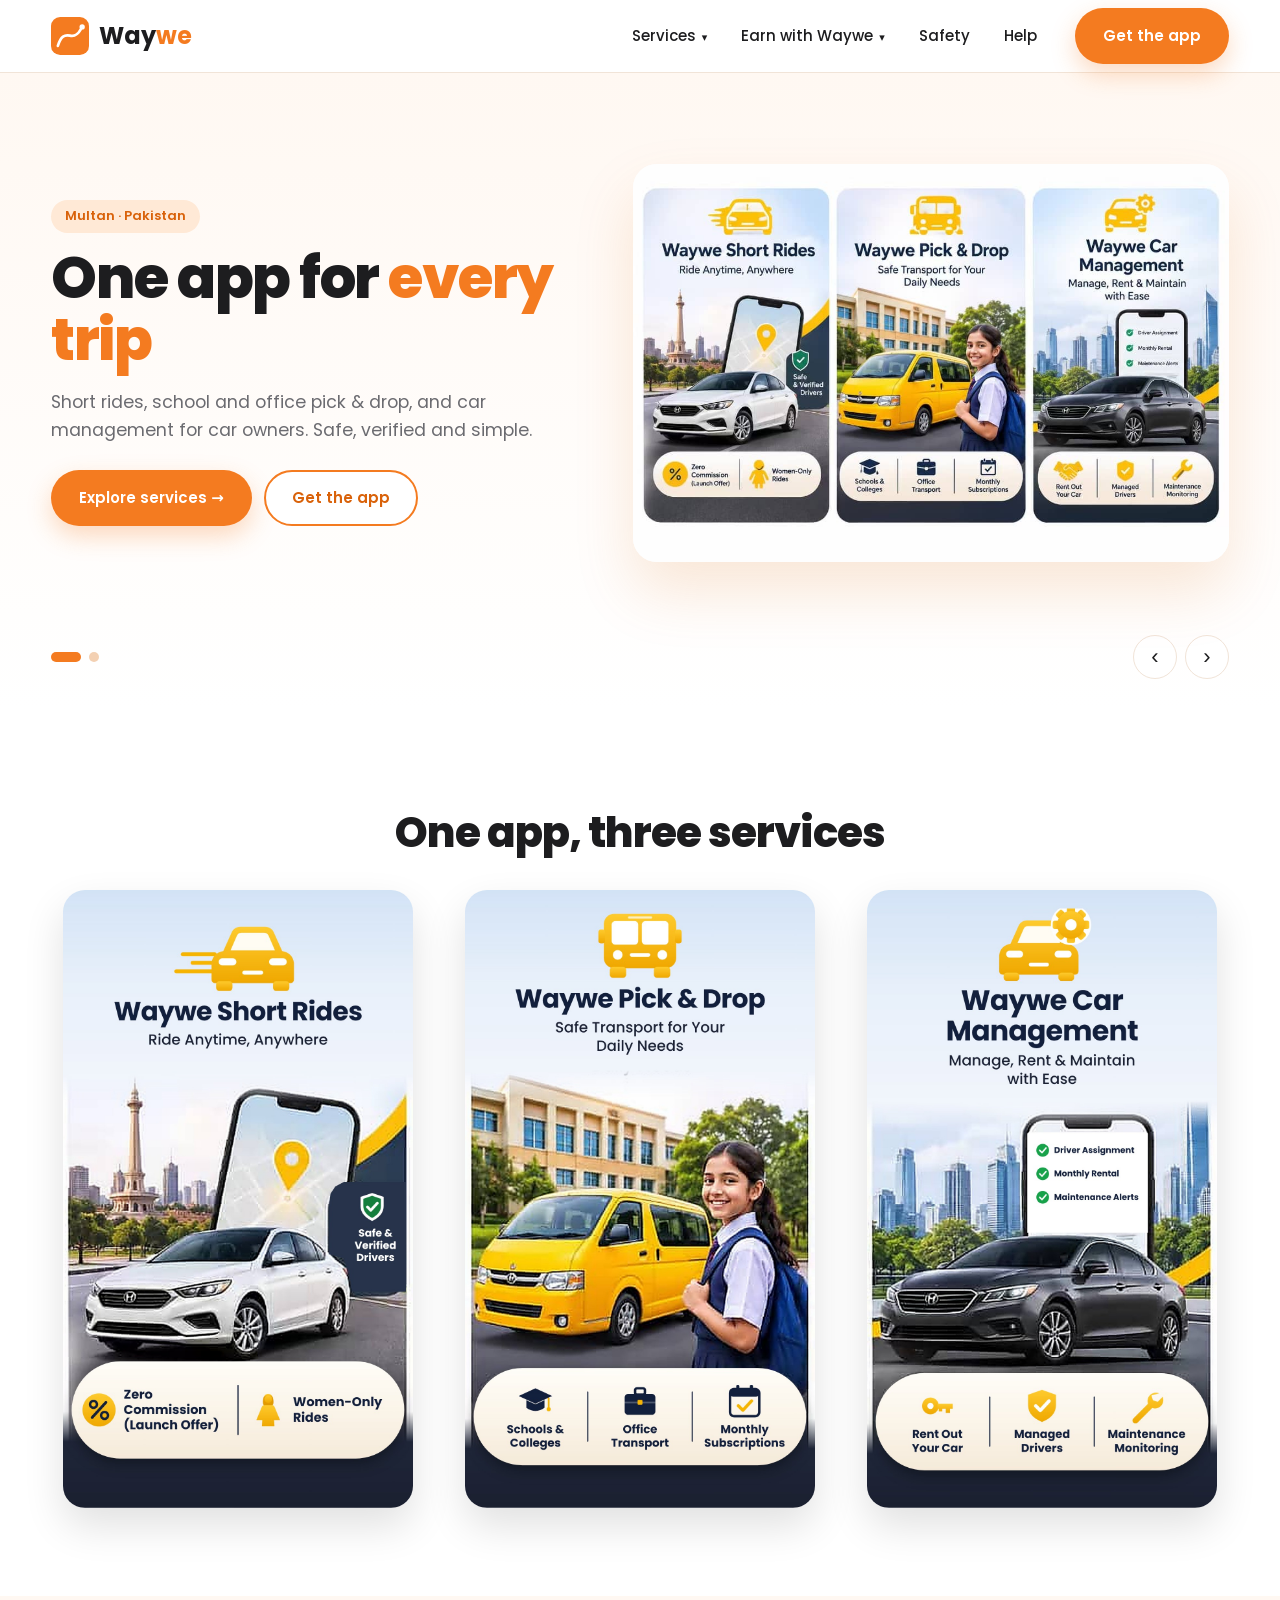
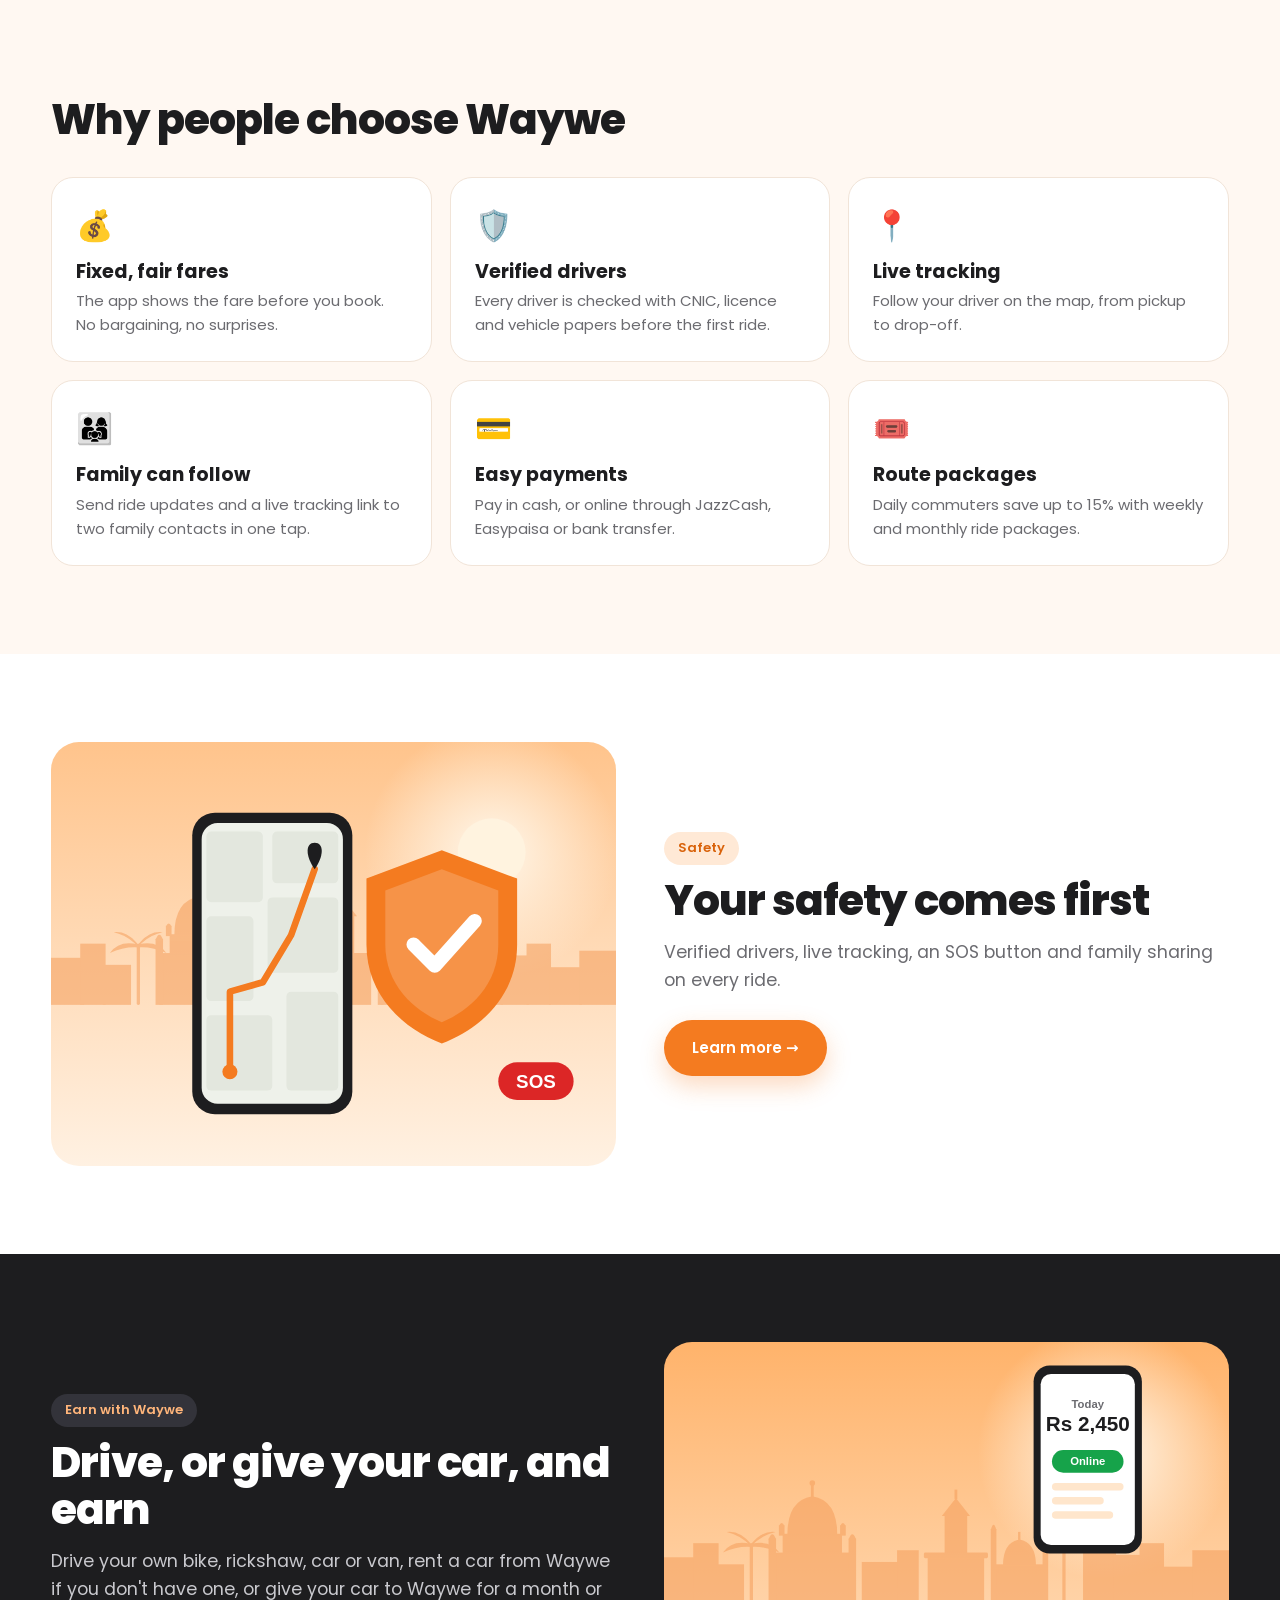
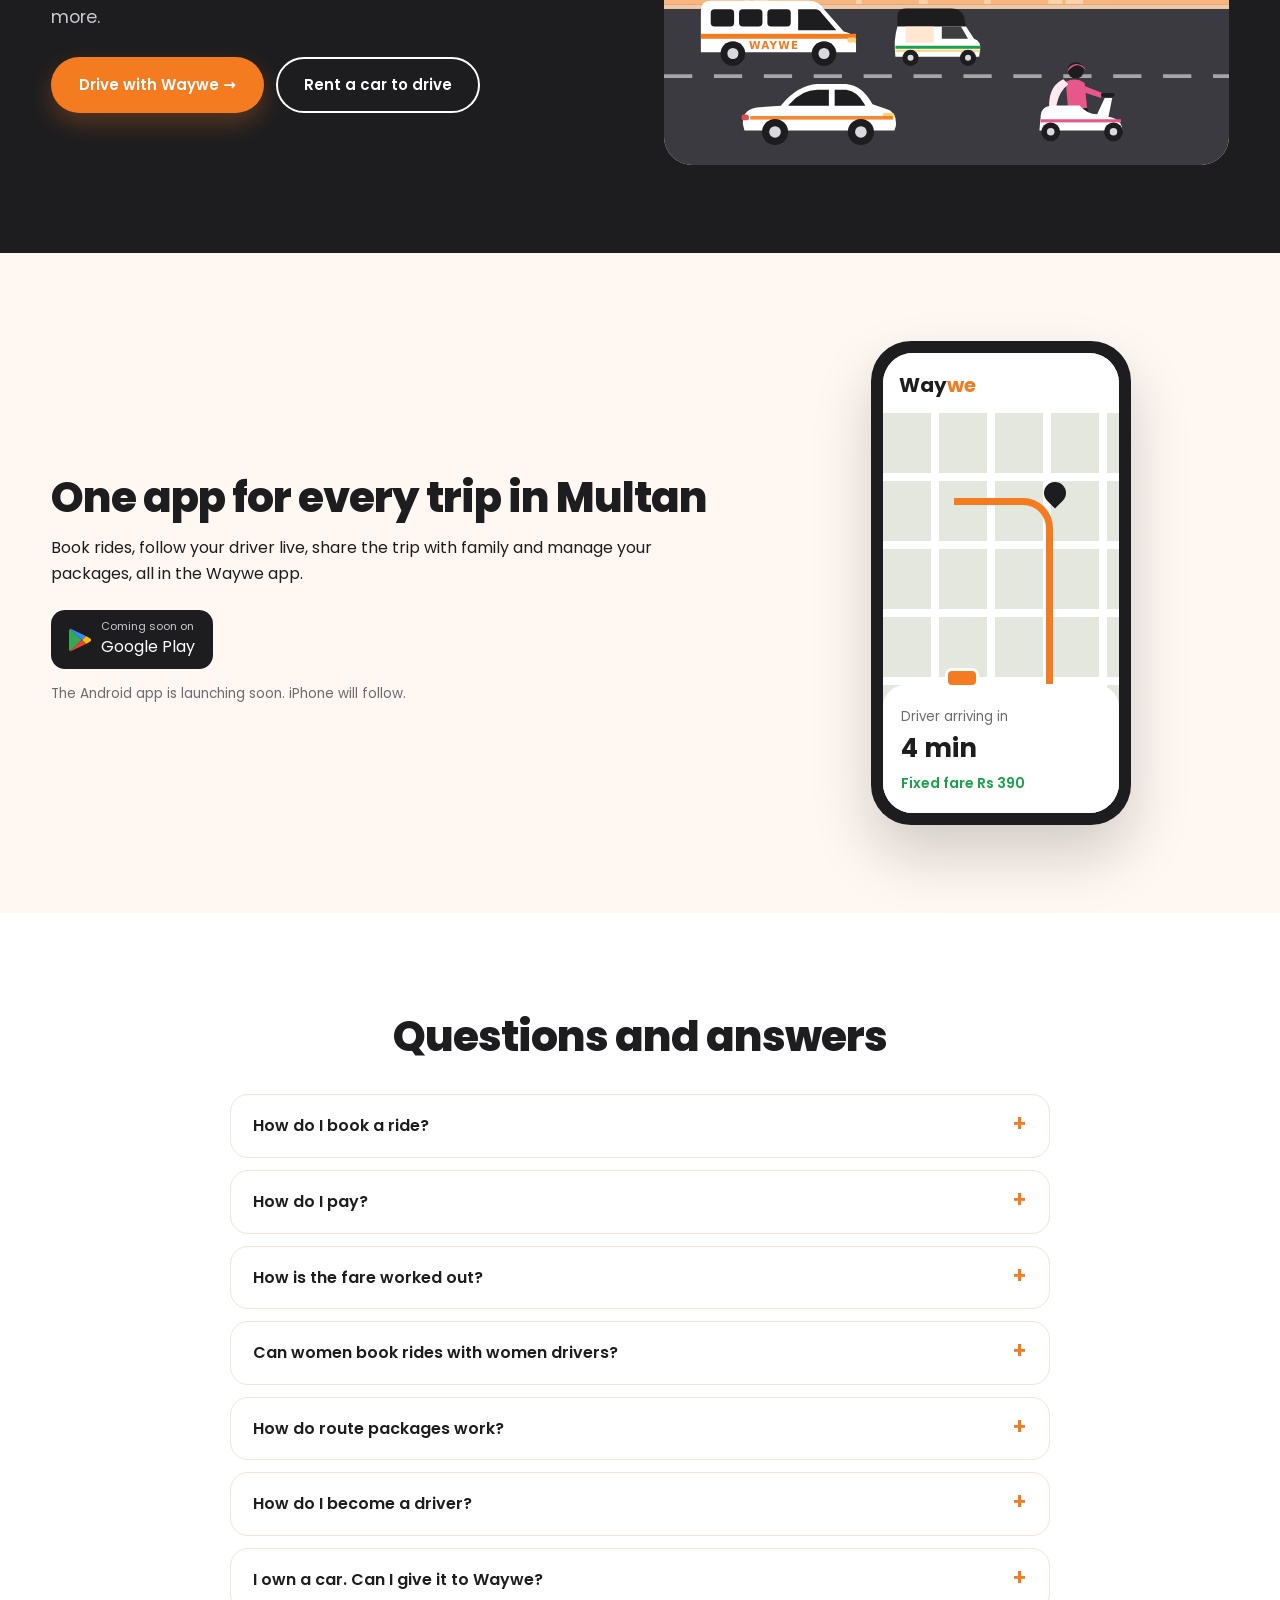
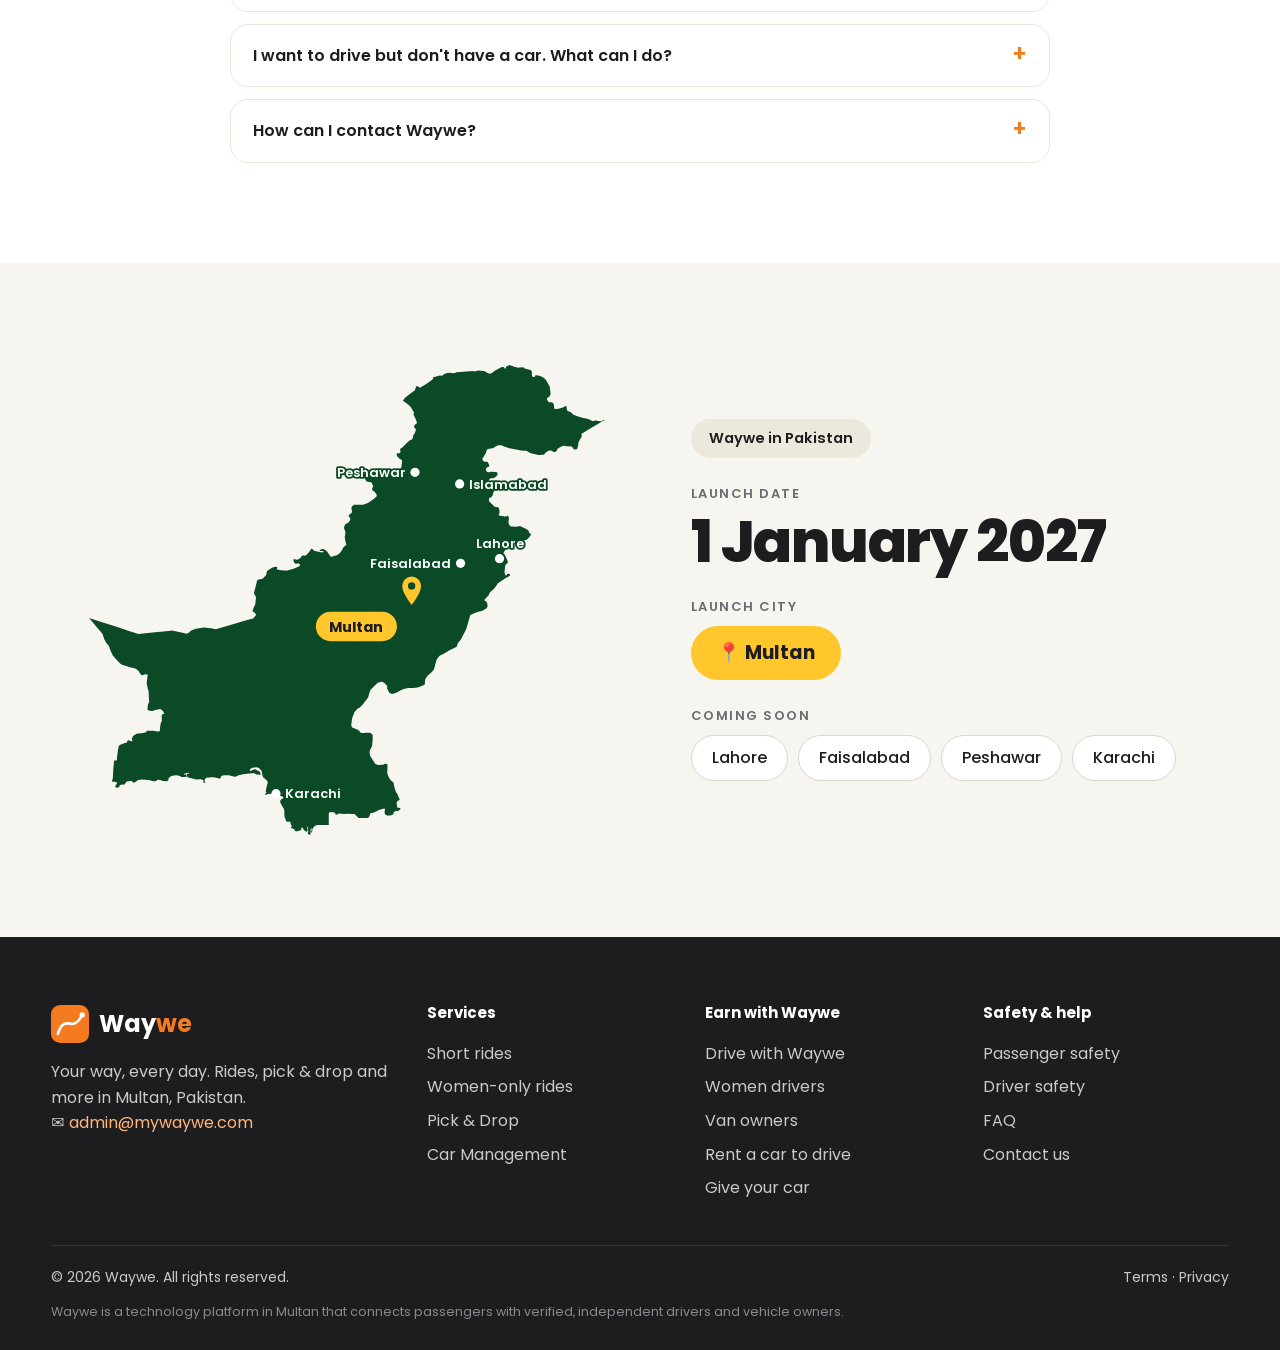
==== commit 7c1796b6: "Sharp redrawn service cards; home services fit one screen with swipe Co-Authored-By: Claude Opus 5.5" ====
--- a/index.html
+++ b/index.html
@@ -13,7 +13,7 @@
 <link rel="icon" href="data:image/svg+xml,%3Csvg xmlns='http://www.w3.org/2000/svg' viewBox='0 0 100 100'%3E%3Crect width='100' height='100' rx='24' fill='%23F47B20'/%3E%3Cpath d='M18 76 C26 50 36 46 50 49 C62 52 70 48 80 30' stroke='%23fff' stroke-width='7' fill='none' stroke-linecap='round'/%3E%3Ccircle cx='82' cy='26' r='7' fill='%23fff'/%3E%3C/svg%3E">
 <link rel="preconnect" href="https://fonts.googleapis.com">
 <link href="https://fonts.googleapis.com/css2?family=Poppins:wght@400;500;600;700;800&display=swap" rel="stylesheet">
-<link rel="stylesheet" href="/css/site.css?v=10">
+<link rel="stylesheet" href="/css/site.css?v=12">
 </head>
 <body>
 <header class="top">
@@ -46,13 +46,13 @@
    <div><span class="tag">Multan · Pakistan</span><h1>One app for <mark>every trip</mark></h1>
     <p class="lead">Short rides, school and office pick &amp; drop, and car management for car owners. Safe, verified and simple.</p>
     <div class="ctas"><a href="#services" class="btn btn-o">Explore services →</a><a href="#get-app" class="btn btn-l">Get the app</a></div></div>
-   <div class="s-art photo"><img src="/img/services-overview.jpg?v=10" alt="Waywe Short Rides, Pick &amp; Drop and Car Management" width="1080" height="720" fetchpriority="high"></div>
+   <div class="s-art photo"><img src="/img/services-overview.jpg?v=12" alt="Waywe Short Rides, Pick &amp; Drop and Car Management" width="1080" height="720" fetchpriority="high"></div>
   </div></div>
   <div class="slide"><div class="wrap s-grid">
    <div><span class="tag">Short Rides · Pick &amp; Drop · Car Management</span><h2 class="h1">Quick. Safe. <mark>Reliable.</mark></h2>
     <p class="lead">General and women-only rides, verified drivers and managed routes, and fixed monthly rental for car owners.</p>
     <div class="ctas"><a href="#services" class="btn btn-o">See services →</a><a href="/drive/" class="btn btn-l">Drive with Waywe</a></div></div>
-   <div class="s-art photo sq"><img src="/img/services-people.jpg?v=10" alt="Passenger, schoolgirl and car owner using Waywe" width="1080" height="1080" loading="lazy"></div>
+   <div class="s-art photo sq"><img src="/img/services-people.jpg?v=12" alt="Passenger, schoolgirl and car owner using Waywe" width="1080" height="1080" loading="lazy"></div>
   </div></div>
  </div>
  <div class="wrap s-ctrl"><div class="dots" id="dots"></div><div class="arrows"><button aria-label="Previous slide" data-go="-1">‹</button><button aria-label="Next slide" data-go="1">›</button></div></div>
@@ -62,10 +62,11 @@
  <div class="wrap">
   <h2 class="sec-title center">One app, three services</h2>
   <div class="card-grid">
-   <a href="/rides/" class="card-pic"><img src="/img/card-rides.jpg?v=10" alt="Waywe Short Rides: ride anytime, anywhere. Zero commission launch offer, women-only rides." width="1044" height="1842" loading="lazy"></a>
-   <a href="/pick-drop/" class="card-pic"><img src="/img/card-pickdrop.jpg?v=10" alt="Waywe Pick &amp; Drop: safe transport for schools, colleges and offices, monthly subscriptions." width="1065" height="1842" loading="lazy"></a>
-   <a href="/car-owners/" class="card-pic"><img src="/img/card-cars.jpg?v=10" alt="Waywe Car Management: rent out your car, managed drivers, maintenance monitoring." width="1044" height="1842" loading="lazy"></a>
+   <a href="/rides/" class="card-pic"><img src="/img/card-rides.jpg?v=12" alt="Waywe Short Rides: ride anytime, anywhere. Zero commission launch offer, women-only rides." width="1080" height="1906" loading="lazy"></a>
+   <a href="/pick-drop/" class="card-pic"><img src="/img/card-pickdrop.jpg?v=12" alt="Waywe Pick &amp; Drop: safe transport for schools, colleges and offices, monthly subscriptions." width="1080" height="1906" loading="lazy"></a>
+   <a href="/car-owners/" class="card-pic"><img src="/img/card-cars.jpg?v=12" alt="Waywe Car Management: rent out your car, managed drivers, maintenance monitoring." width="1080" height="1906" loading="lazy"></a>
   </div>
+  <p class="swipe-hint">Swipe to see all 3 services &rarr;</p>
  </div>
 </section>
 
@@ -78,7 +79,7 @@
 
 <section class="safety-band">
  <div class="wrap sb-grid">
-  <div class="sb-art"><img src="/img/safety.svg?v=10" alt="Illustration: phone with live map and a safety shield" loading="lazy" width="1200" height="900"></div>
+  <div class="sb-art"><img src="/img/safety.svg?v=12" alt="Illustration: phone with live map and a safety shield" loading="lazy" width="1200" height="900"></div>
   <div><span class="tag">Safety</span><h2>Your safety comes first</h2>
    <p class="lead">Verified drivers, live tracking, an SOS button and family sharing on every ride.</p>
    <div class="ctas"><a href="/safety/" class="btn btn-o">Learn more →</a></div></div>
@@ -90,7 +91,7 @@
   <div><span class="tag">Earn with Waywe</span><h2>Drive, or give your car, and earn</h2>
    <p class="lead">Drive your own bike, rickshaw, car or van, rent a car from Waywe if you don't have one, or give your car to Waywe for a month or more.</p>
    <div class="ctas"><a href="/drive/" class="btn btn-o">Drive with Waywe →</a><a href="/rent-a-car/" class="btn btn-l">Rent a car to drive</a></div></div>
-  <div class="eb-art"><img src="/img/drive.svg?v=10" alt="Illustration: Waywe van, rickshaw, car and scooty with a driver's earnings on a phone" loading="lazy" width="1200" height="900"></div>
+  <div class="eb-art"><img src="/img/drive.svg?v=12" alt="Illustration: Waywe van, rickshaw, car and scooty with a driver's earnings on a phone" loading="lazy" width="1200" height="900"></div>
  </div>
 </section>
 
@@ -147,6 +148,6 @@
  </div>
  <p class="wrap f-note">Waywe is a technology platform in Multan that connects passengers with verified, independent drivers and vehicle owners.</p>
 </footer>
-<script src="/js/site.js?v=10" defer></script>
+<script src="/js/site.js?v=12" defer></script>
 </body>
 </html>
--- a/css/site.css
+++ b/css/site.css
@@ -202,7 +202,16 @@
 .card-links a{font-weight:600;color:var(--od);font-size:14.5px}
 .p-hero-art.card{display:flex;justify-content:center}
 .p-hero-art.card img{width:auto;max-width:350px;max-height:614px;aspect-ratio:auto;object-fit:contain;border-radius:24px}
-@media(max-width:900px){.card-grid{grid-template-columns:1fr}}
+.swipe-hint{display:none}
+@media(max-width:900px){
+ #services{padding-top:28px;padding-bottom:28px}
+ #services .sec-title{margin-bottom:12px}
+ .card-grid{display:flex;overflow-x:auto;scroll-snap-type:x mandatory;gap:14px;justify-content:flex-start;padding:4px 4% 18px;margin:0 -4%;-webkit-overflow-scrolling:touch;scrollbar-width:none}
+ .card-grid::-webkit-scrollbar{display:none}
+ .card-pic{flex:0 0 auto;max-width:none;width:min(84vw,calc((100svh - 230px) * .5666),360px);scroll-snap-align:center}
+ .card-pic img{width:100%;height:auto}
+ .swipe-hint{display:block;text-align:center;font-size:14px;font-weight:600;color:var(--o);margin:4px 0 0}
+}
 
 /* v9: service cards built in code (sharp text & icons), styled like the reference cards */
 .bcard{display:flex;flex-direction:column;align-items:center;text-align:center;border-radius:26px;overflow:hidden;
@@ -259,3 +268,8 @@
  .one-text .ctas{justify-content:center;margin-top:12px}
  .one-text .btn{padding:11px 18px;font-size:14px}
 }
+
+/* v11: service page = only the picture, full screen */
+.sr{position:absolute;width:1px;height:1px;overflow:hidden;clip:rect(0 0 0 0);white-space:nowrap}
+main.one.only{display:flex;align-items:center;justify-content:center;background:#fff;padding:0}
+main.one.only img{height:100%;width:auto;max-width:100%;object-fit:contain;display:block}
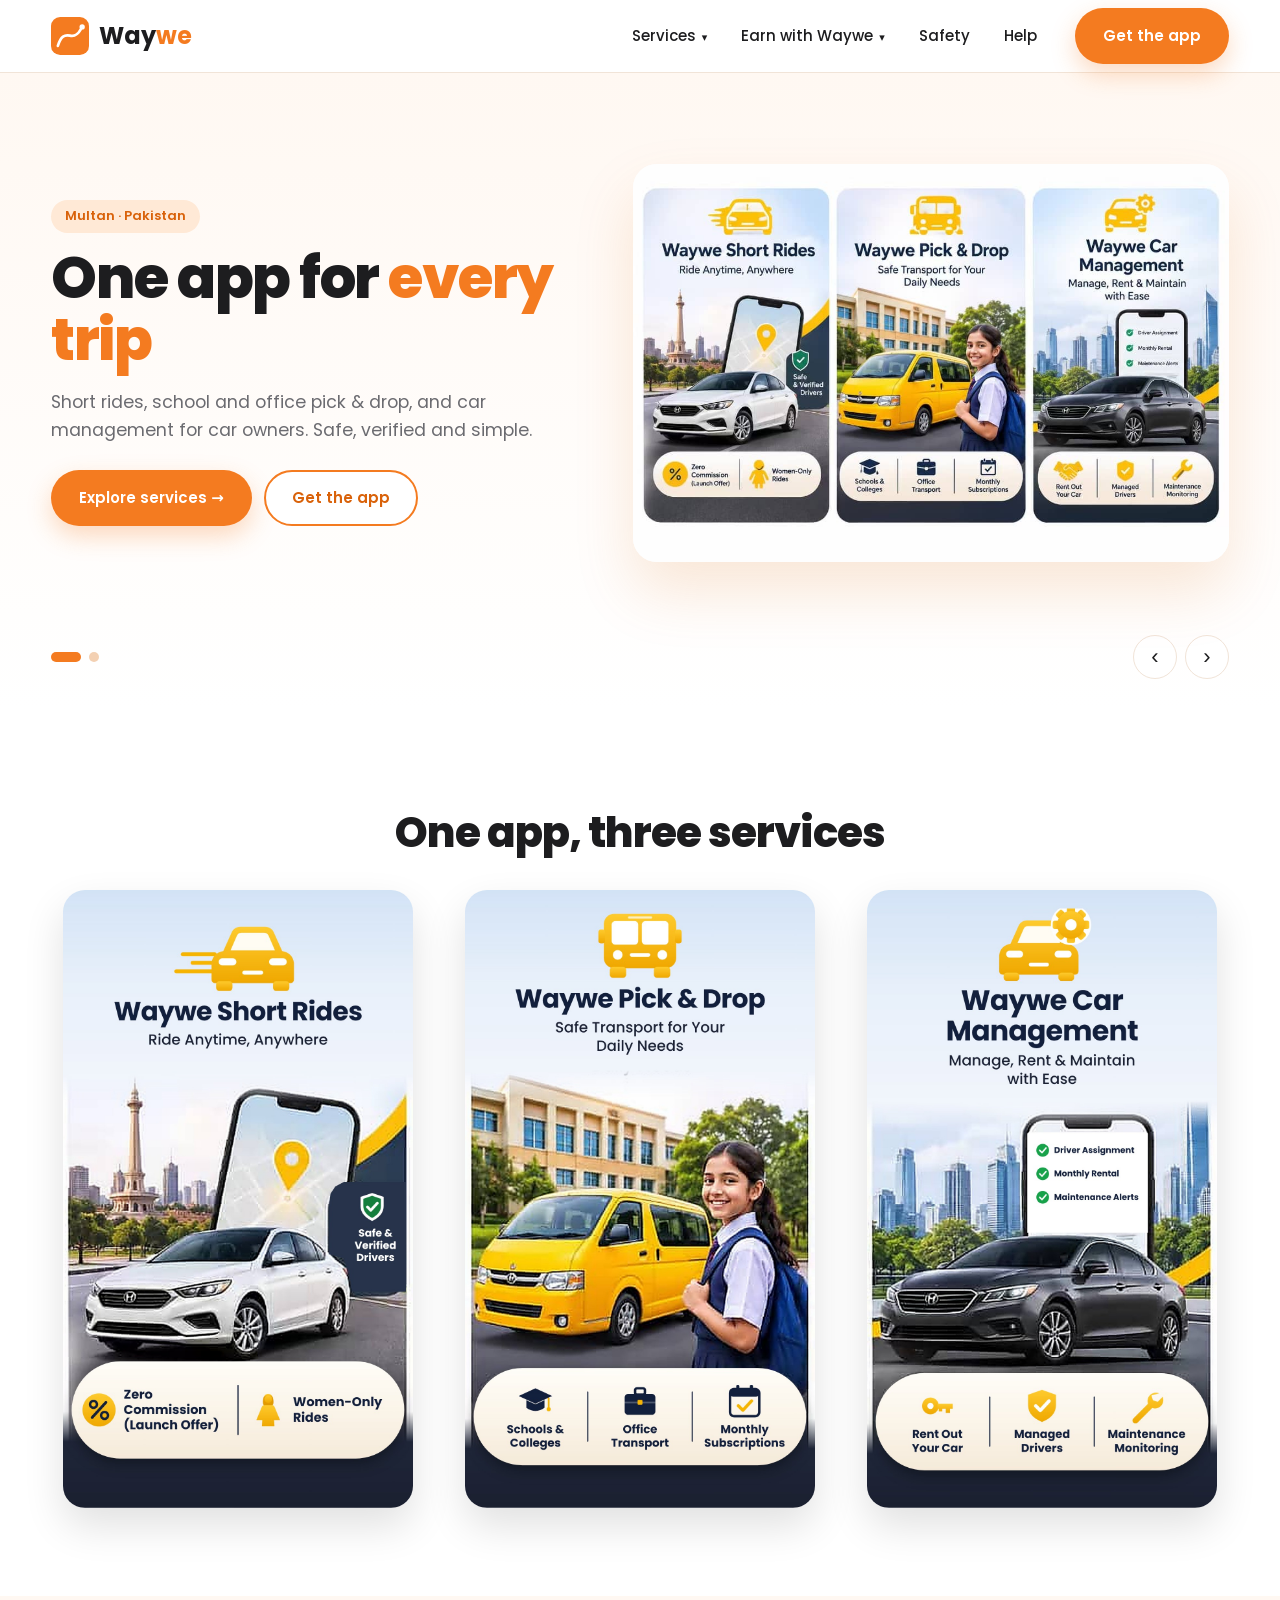
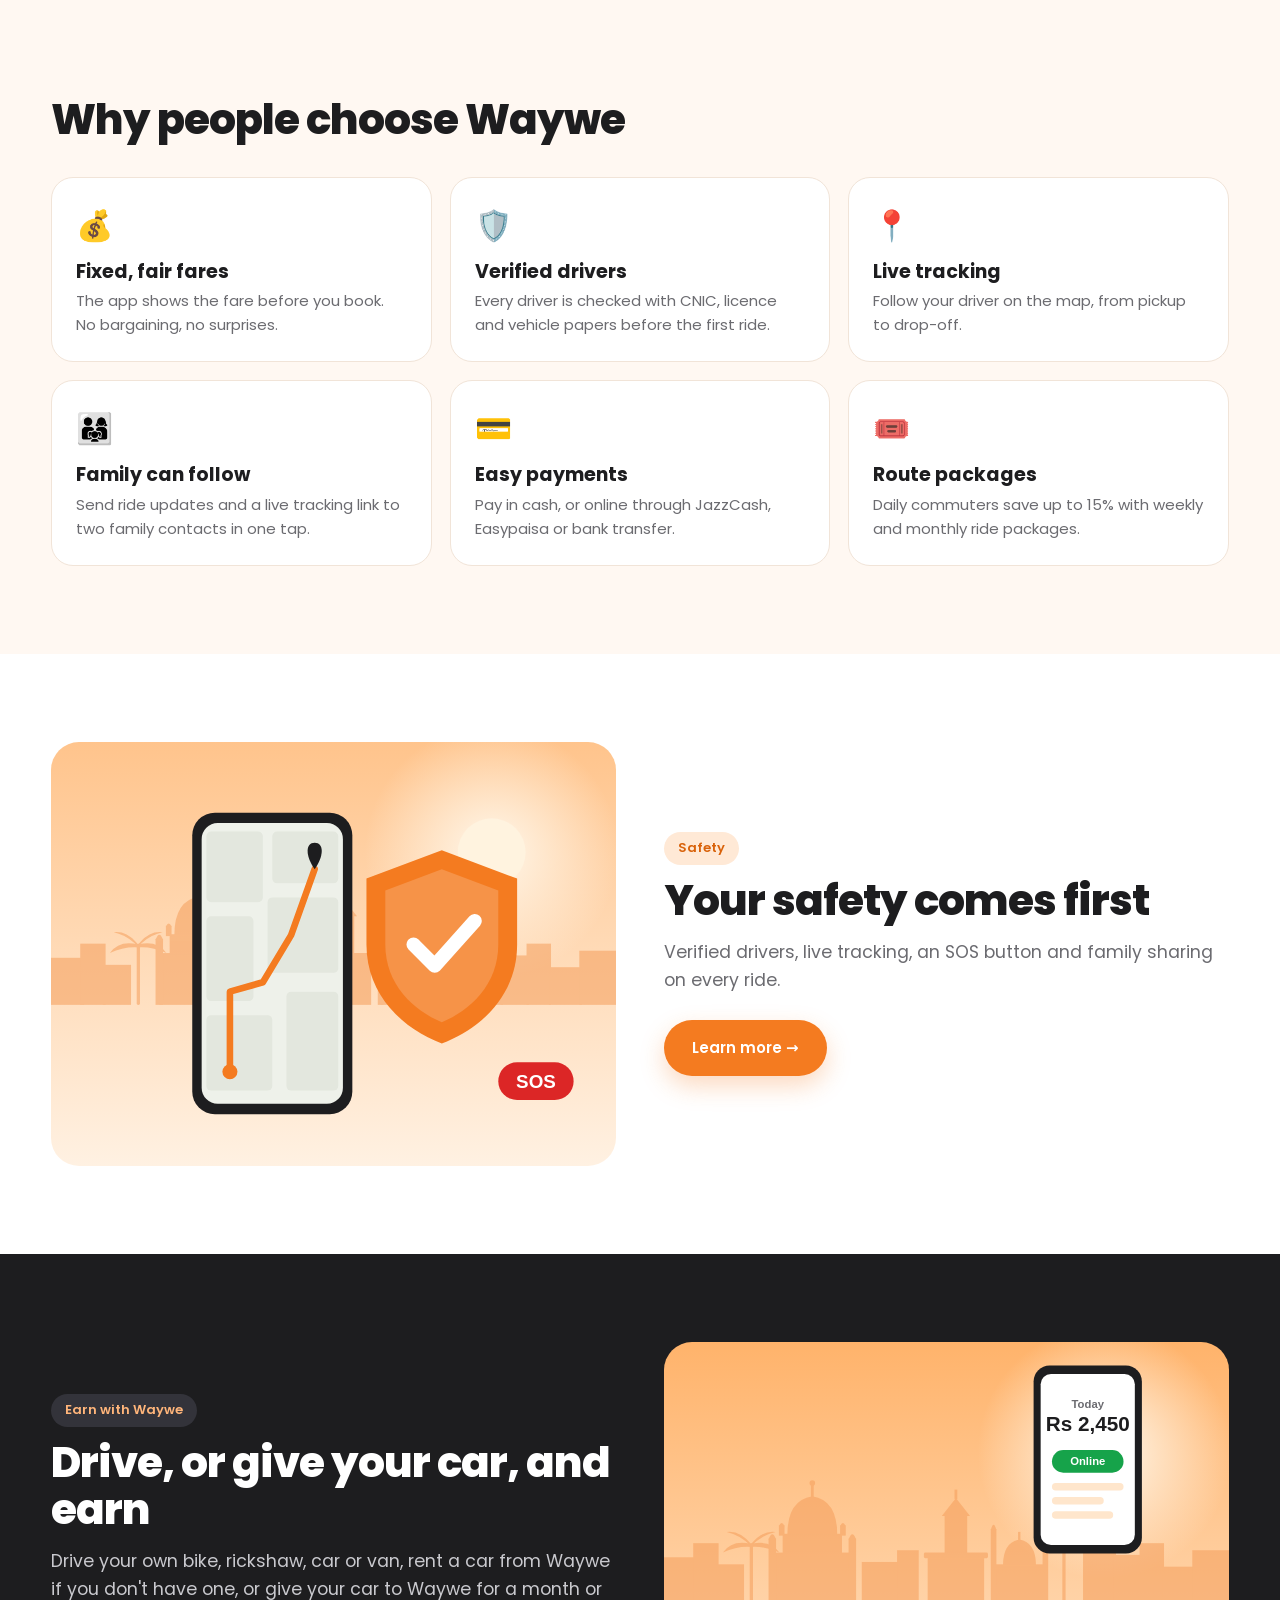
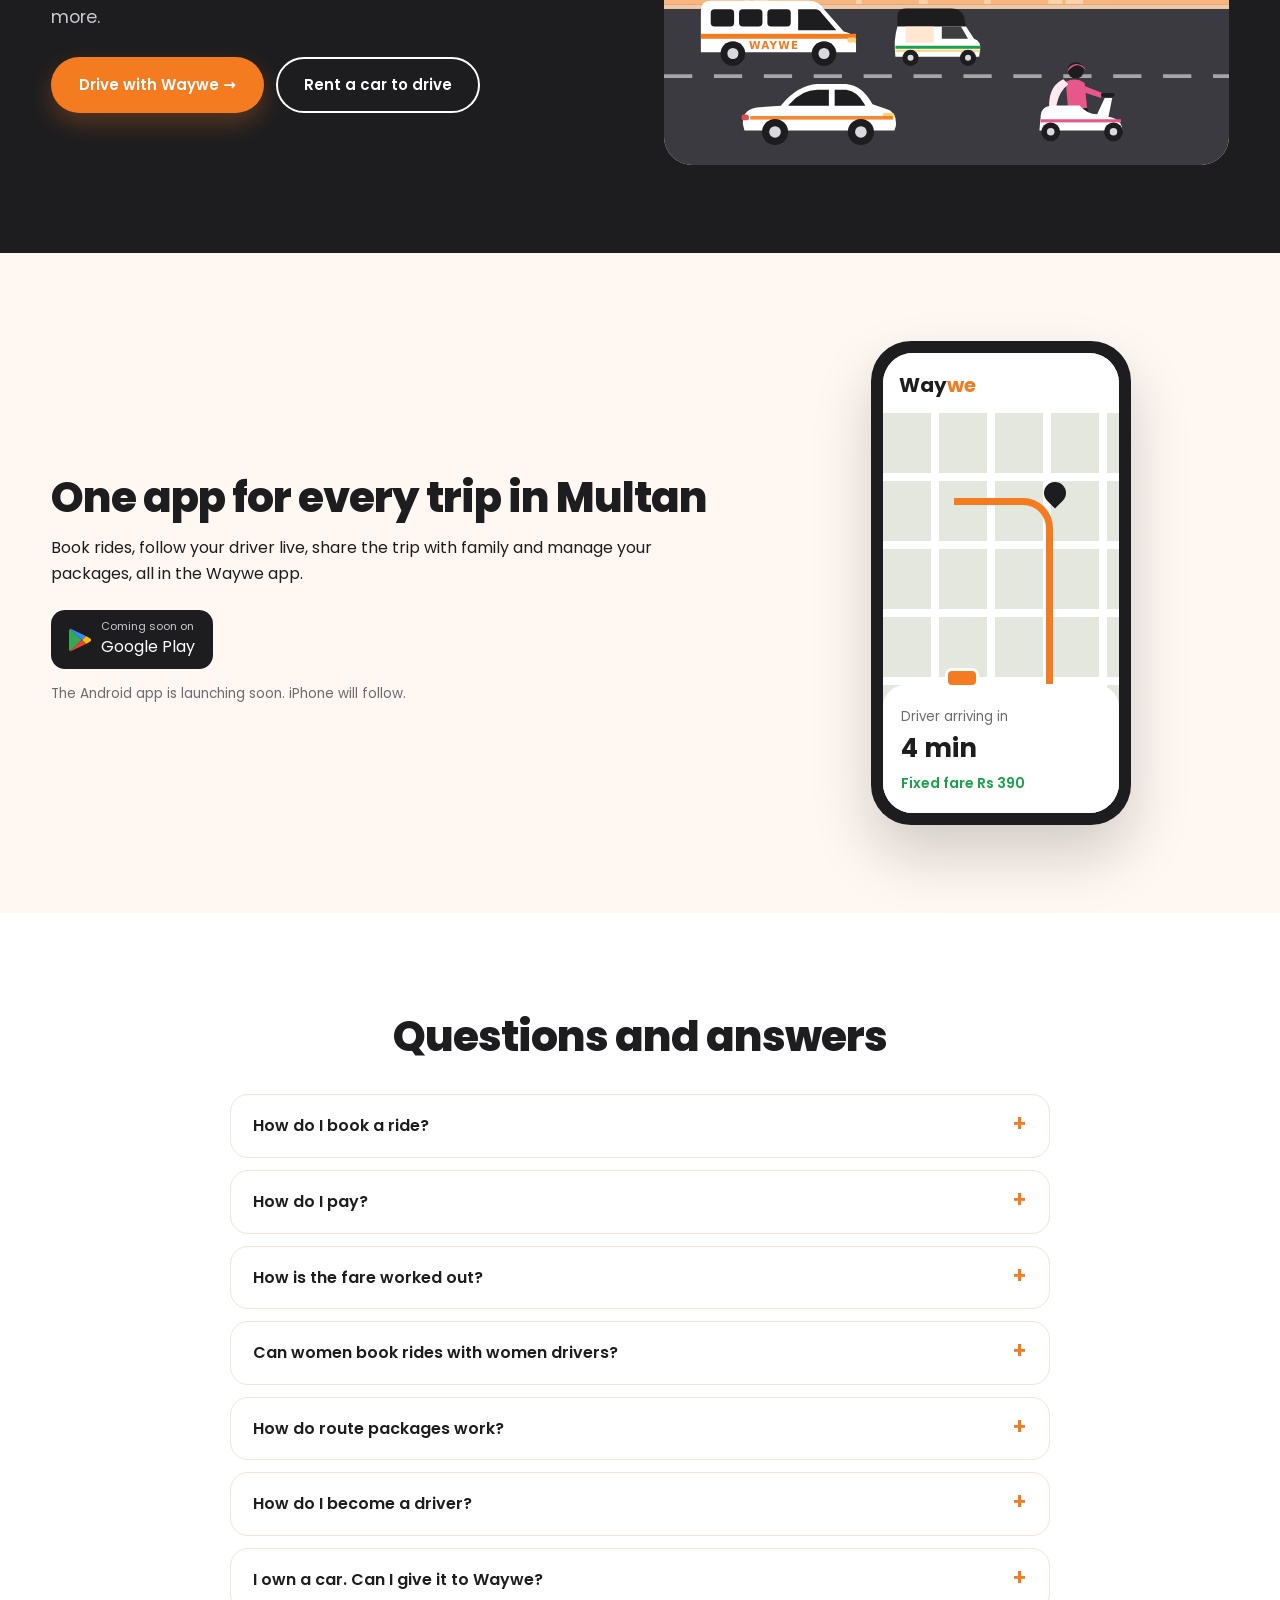
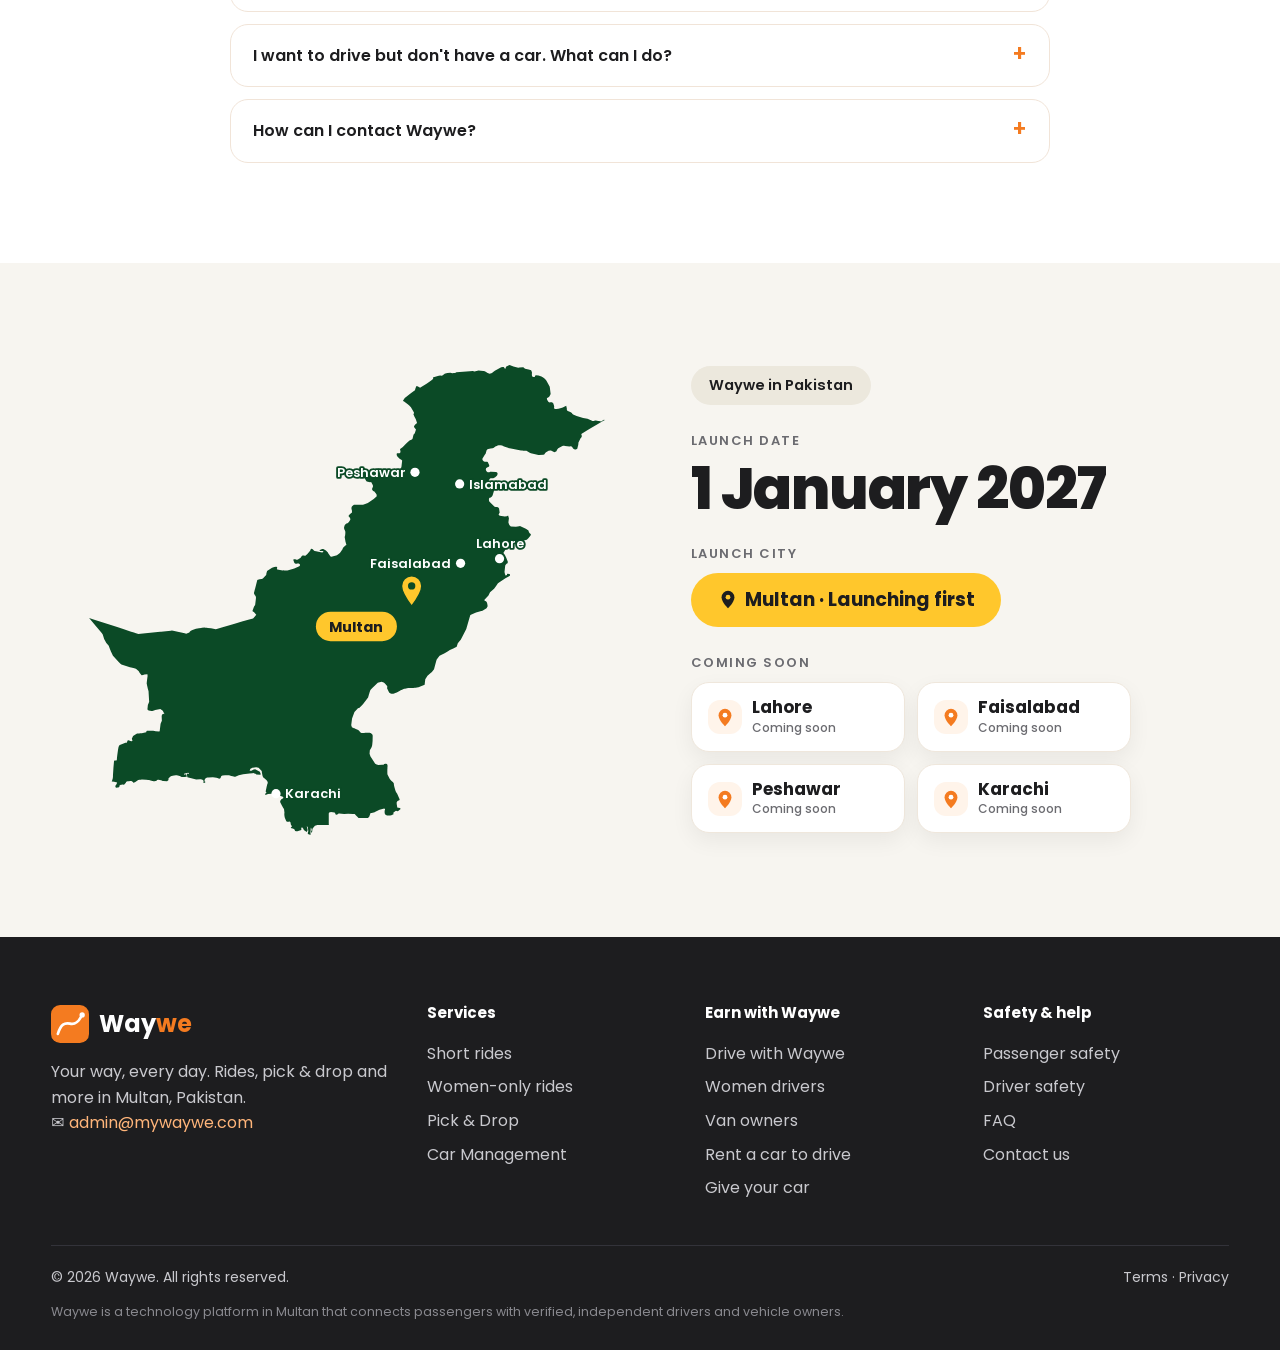
==== commit b6c610be: "inDrive-style one-screen service pages; city cards instead of plain text Co-Authored-By: Claude Opus" ====
--- a/index.html
+++ b/index.html
@@ -13,7 +13,7 @@
 <link rel="icon" href="data:image/svg+xml,%3Csvg xmlns='http://www.w3.org/2000/svg' viewBox='0 0 100 100'%3E%3Crect width='100' height='100' rx='24' fill='%23F47B20'/%3E%3Cpath d='M18 76 C26 50 36 46 50 49 C62 52 70 48 80 30' stroke='%23fff' stroke-width='7' fill='none' stroke-linecap='round'/%3E%3Ccircle cx='82' cy='26' r='7' fill='%23fff'/%3E%3C/svg%3E">
 <link rel="preconnect" href="https://fonts.googleapis.com">
 <link href="https://fonts.googleapis.com/css2?family=Poppins:wght@400;500;600;700;800&display=swap" rel="stylesheet">
-<link rel="stylesheet" href="/css/site.css?v=12">
+<link rel="stylesheet" href="/css/site.css?v=13">
 </head>
 <body>
 <header class="top">
@@ -46,13 +46,13 @@
    <div><span class="tag">Multan · Pakistan</span><h1>One app for <mark>every trip</mark></h1>
     <p class="lead">Short rides, school and office pick &amp; drop, and car management for car owners. Safe, verified and simple.</p>
     <div class="ctas"><a href="#services" class="btn btn-o">Explore services →</a><a href="#get-app" class="btn btn-l">Get the app</a></div></div>
-   <div class="s-art photo"><img src="/img/services-overview.jpg?v=12" alt="Waywe Short Rides, Pick &amp; Drop and Car Management" width="1080" height="720" fetchpriority="high"></div>
+   <div class="s-art photo"><img src="/img/services-overview.jpg?v=13" alt="Waywe Short Rides, Pick &amp; Drop and Car Management" width="1080" height="720" fetchpriority="high"></div>
   </div></div>
   <div class="slide"><div class="wrap s-grid">
    <div><span class="tag">Short Rides · Pick &amp; Drop · Car Management</span><h2 class="h1">Quick. Safe. <mark>Reliable.</mark></h2>
     <p class="lead">General and women-only rides, verified drivers and managed routes, and fixed monthly rental for car owners.</p>
     <div class="ctas"><a href="#services" class="btn btn-o">See services →</a><a href="/drive/" class="btn btn-l">Drive with Waywe</a></div></div>
-   <div class="s-art photo sq"><img src="/img/services-people.jpg?v=12" alt="Passenger, schoolgirl and car owner using Waywe" width="1080" height="1080" loading="lazy"></div>
+   <div class="s-art photo sq"><img src="/img/services-people.jpg?v=13" alt="Passenger, schoolgirl and car owner using Waywe" width="1080" height="1080" loading="lazy"></div>
   </div></div>
  </div>
  <div class="wrap s-ctrl"><div class="dots" id="dots"></div><div class="arrows"><button aria-label="Previous slide" data-go="-1">‹</button><button aria-label="Next slide" data-go="1">›</button></div></div>
@@ -62,9 +62,9 @@
  <div class="wrap">
   <h2 class="sec-title center">One app, three services</h2>
   <div class="card-grid">
-   <a href="/rides/" class="card-pic"><img src="/img/card-rides.jpg?v=12" alt="Waywe Short Rides: ride anytime, anywhere. Zero commission launch offer, women-only rides." width="1080" height="1906" loading="lazy"></a>
-   <a href="/pick-drop/" class="card-pic"><img src="/img/card-pickdrop.jpg?v=12" alt="Waywe Pick &amp; Drop: safe transport for schools, colleges and offices, monthly subscriptions." width="1080" height="1906" loading="lazy"></a>
-   <a href="/car-owners/" class="card-pic"><img src="/img/card-cars.jpg?v=12" alt="Waywe Car Management: rent out your car, managed drivers, maintenance monitoring." width="1080" height="1906" loading="lazy"></a>
+   <a href="/rides/" class="card-pic"><img src="/img/card-rides.jpg?v=13" alt="Waywe Short Rides: ride anytime, anywhere. Zero commission launch offer, women-only rides." width="1080" height="1906" loading="lazy"></a>
+   <a href="/pick-drop/" class="card-pic"><img src="/img/card-pickdrop.jpg?v=13" alt="Waywe Pick &amp; Drop: safe transport for schools, colleges and offices, monthly subscriptions." width="1080" height="1906" loading="lazy"></a>
+   <a href="/car-owners/" class="card-pic"><img src="/img/card-cars.jpg?v=13" alt="Waywe Car Management: rent out your car, managed drivers, maintenance monitoring." width="1080" height="1906" loading="lazy"></a>
   </div>
   <p class="swipe-hint">Swipe to see all 3 services &rarr;</p>
  </div>
@@ -79,7 +79,7 @@
 
 <section class="safety-band">
  <div class="wrap sb-grid">
-  <div class="sb-art"><img src="/img/safety.svg?v=12" alt="Illustration: phone with live map and a safety shield" loading="lazy" width="1200" height="900"></div>
+  <div class="sb-art"><img src="/img/safety.svg?v=13" alt="Illustration: phone with live map and a safety shield" loading="lazy" width="1200" height="900"></div>
   <div><span class="tag">Safety</span><h2>Your safety comes first</h2>
    <p class="lead">Verified drivers, live tracking, an SOS button and family sharing on every ride.</p>
    <div class="ctas"><a href="/safety/" class="btn btn-o">Learn more →</a></div></div>
@@ -91,7 +91,7 @@
   <div><span class="tag">Earn with Waywe</span><h2>Drive, or give your car, and earn</h2>
    <p class="lead">Drive your own bike, rickshaw, car or van, rent a car from Waywe if you don't have one, or give your car to Waywe for a month or more.</p>
    <div class="ctas"><a href="/drive/" class="btn btn-o">Drive with Waywe →</a><a href="/rent-a-car/" class="btn btn-l">Rent a car to drive</a></div></div>
-  <div class="eb-art"><img src="/img/drive.svg?v=12" alt="Illustration: Waywe van, rickshaw, car and scooty with a driver's earnings on a phone" loading="lazy" width="1200" height="900"></div>
+  <div class="eb-art"><img src="/img/drive.svg?v=13" alt="Illustration: Waywe van, rickshaw, car and scooty with a driver's earnings on a phone" loading="lazy" width="1200" height="900"></div>
  </div>
 </section>
 
@@ -125,9 +125,9 @@
    <p class="cap">Launch date</p>
    <p class="launch">1 January 2027</p>
    <p class="cap">Launch city</p>
-   <span class="city-main">📍 Multan</span>
+   <span class="city-main"><svg viewBox="0 0 24 24" width="22" height="22" aria-hidden="true" style="vertical-align:-4px;margin-right:6px"><path d="M12 22s7-6.5 7-12a7 7 0 0 0-14 0c0 5.5 7 12 7 12z" fill="#1D1D1F"/><circle cx="12" cy="10" r="2.6" fill="#FFC72C"/></svg>Multan · Launching first</span>
    <p class="cap">Coming soon</p>
-   <div class="city-next"><span>Lahore</span><span>Faisalabad</span><span>Peshawar</span><span>Karachi</span></div>
+   <div class="city-next"><div class="cn"><svg viewBox="0 0 24 24" width="22" height="22" aria-hidden="true"><path d="M12 22s7-6.5 7-12a7 7 0 0 0-14 0c0 5.5 7 12 7 12z" fill="#F47B20"/><circle cx="12" cy="10" r="2.6" fill="#fff"/></svg><b>Lahore</b><small>Coming soon</small></div><div class="cn"><svg viewBox="0 0 24 24" width="22" height="22" aria-hidden="true"><path d="M12 22s7-6.5 7-12a7 7 0 0 0-14 0c0 5.5 7 12 7 12z" fill="#F47B20"/><circle cx="12" cy="10" r="2.6" fill="#fff"/></svg><b>Faisalabad</b><small>Coming soon</small></div><div class="cn"><svg viewBox="0 0 24 24" width="22" height="22" aria-hidden="true"><path d="M12 22s7-6.5 7-12a7 7 0 0 0-14 0c0 5.5 7 12 7 12z" fill="#F47B20"/><circle cx="12" cy="10" r="2.6" fill="#fff"/></svg><b>Peshawar</b><small>Coming soon</small></div><div class="cn"><svg viewBox="0 0 24 24" width="22" height="22" aria-hidden="true"><path d="M12 22s7-6.5 7-12a7 7 0 0 0-14 0c0 5.5 7 12 7 12z" fill="#F47B20"/><circle cx="12" cy="10" r="2.6" fill="#fff"/></svg><b>Karachi</b><small>Coming soon</small></div></div>
   </div>
  </div>
 </section>
@@ -148,6 +148,6 @@
  </div>
  <p class="wrap f-note">Waywe is a technology platform in Multan that connects passengers with verified, independent drivers and vehicle owners.</p>
 </footer>
-<script src="/js/site.js?v=12" defer></script>
+<script src="/js/site.js?v=13" defer></script>
 </body>
 </html>
--- a/css/site.css
+++ b/css/site.css
@@ -237,8 +237,11 @@
 .city-info .cap{text-transform:uppercase;letter-spacing:1.5px;color:#6B6B70;font-size:13px;font-weight:600;margin:26px 0 8px}
 .launch{font-size:clamp(38px,5vw,58px);font-weight:800;letter-spacing:-1.5px;line-height:1}
 .city-main{display:inline-block;background:#FFC72C;border-radius:999px;padding:12px 26px;font-weight:700;font-size:19px}
-.city-next{display:flex;flex-wrap:wrap;gap:10px}
-.city-next span{border:1.5px solid #D9D6CE;border-radius:999px;padding:9px 20px;font-weight:500;background:#fff}
+.city-next{display:grid;grid-template-columns:1fr 1fr;gap:12px;max-width:440px}
+.cn{display:grid;grid-template-columns:auto 1fr;grid-template-rows:auto auto;column-gap:10px;align-items:center;background:#fff;border-radius:18px;padding:14px 16px;box-shadow:0 8px 22px rgba(0,0,0,.06);border:1px solid #EFE7DC}
+.cn svg{grid-row:1/3;width:34px;height:34px;padding:6px;background:var(--ot);border-radius:12px}
+.cn b{font-size:17px;font-weight:700;line-height:1.2}
+.cn small{font-size:12px;color:var(--muted);font-weight:500}
 @media(max-width:860px){.city-grid{grid-template-columns:1fr;gap:30px}}
 
 /* v10: home cards = pictures only; single-screen service pages */
@@ -273,3 +276,28 @@
 .sr{position:absolute;width:1px;height:1px;overflow:hidden;clip:rect(0 0 0 0);white-space:nowrap}
 main.one.only{display:flex;align-items:center;justify-content:center;background:#fff;padding:0}
 main.one.only img{height:100%;width:auto;max-width:100%;object-fit:contain;display:block}
+
+/* one-screen service page */
+main.svc1{height:calc(100vh - 73px);height:calc(100dvh - 73px);display:grid;grid-template-columns:1fr 1fr;gap:48px;align-items:center;max-width:1180px;margin:0 auto;padding:28px 4%;box-sizing:border-box;overflow:hidden}
+.svc1-pic{position:relative;height:100%;max-height:620px;border-radius:28px;overflow:hidden;order:2;box-shadow:0 24px 50px rgba(0,0,0,.12)}
+.svc1-pic img{width:100%;height:100%;object-fit:cover;display:block}
+.svc1-badge{position:absolute;left:14px;bottom:14px;background:rgba(255,255,255,.95);color:var(--ink);font-size:13px;font-weight:600;padding:7px 14px;border-radius:999px;box-shadow:0 4px 14px rgba(0,0,0,.15)}
+.svc1-tag{color:var(--od);font-weight:600;font-size:14px;text-transform:uppercase;letter-spacing:1.4px;margin:0 0 6px}
+.svc1 h1{font-size:clamp(28px,4.2vw,54px);line-height:1.08;margin:0 0 10px;letter-spacing:-.5px}
+.svc1-sub{color:var(--muted);font-size:clamp(15px,1.5vw,18px);margin:0 0 20px;line-height:1.45}
+.svc1-list{list-style:none;padding:0;margin:0 0 24px;display:grid;grid-template-columns:1fr 1fr;gap:12px}
+.svc1-list li{display:flex;align-items:center;gap:10px;font-weight:600;font-size:15px;line-height:1.25}
+.fi{flex:none;width:42px;height:42px;border-radius:13px;background:var(--ot);color:var(--o);display:flex;align-items:center;justify-content:center}
+.svc1-cta{display:flex;flex-wrap:wrap;gap:10px}
+@media(max-width:860px){
+ main.svc1{display:flex;flex-direction:column;gap:14px;padding:14px 4% 16px;align-items:stretch}
+ .svc1-pic{order:0;flex:1 1 auto;min-height:120px;max-height:none;border-radius:22px}
+ .svc1-txt{flex:none}
+ .svc1-tag{font-size:12px;margin-bottom:2px}
+ .svc1 h1{font-size:27px;margin-bottom:4px}
+ .svc1-sub{font-size:14px;margin-bottom:12px}
+ .svc1-list{gap:9px 10px;margin-bottom:14px}
+ .svc1-list li{font-size:13px;gap:8px}
+ .fi{width:34px;height:34px;border-radius:10px}.fi svg{width:18px;height:18px}
+ .svc1-cta .btn{padding:12px 18px;font-size:14px;flex:1;justify-content:center}
+}
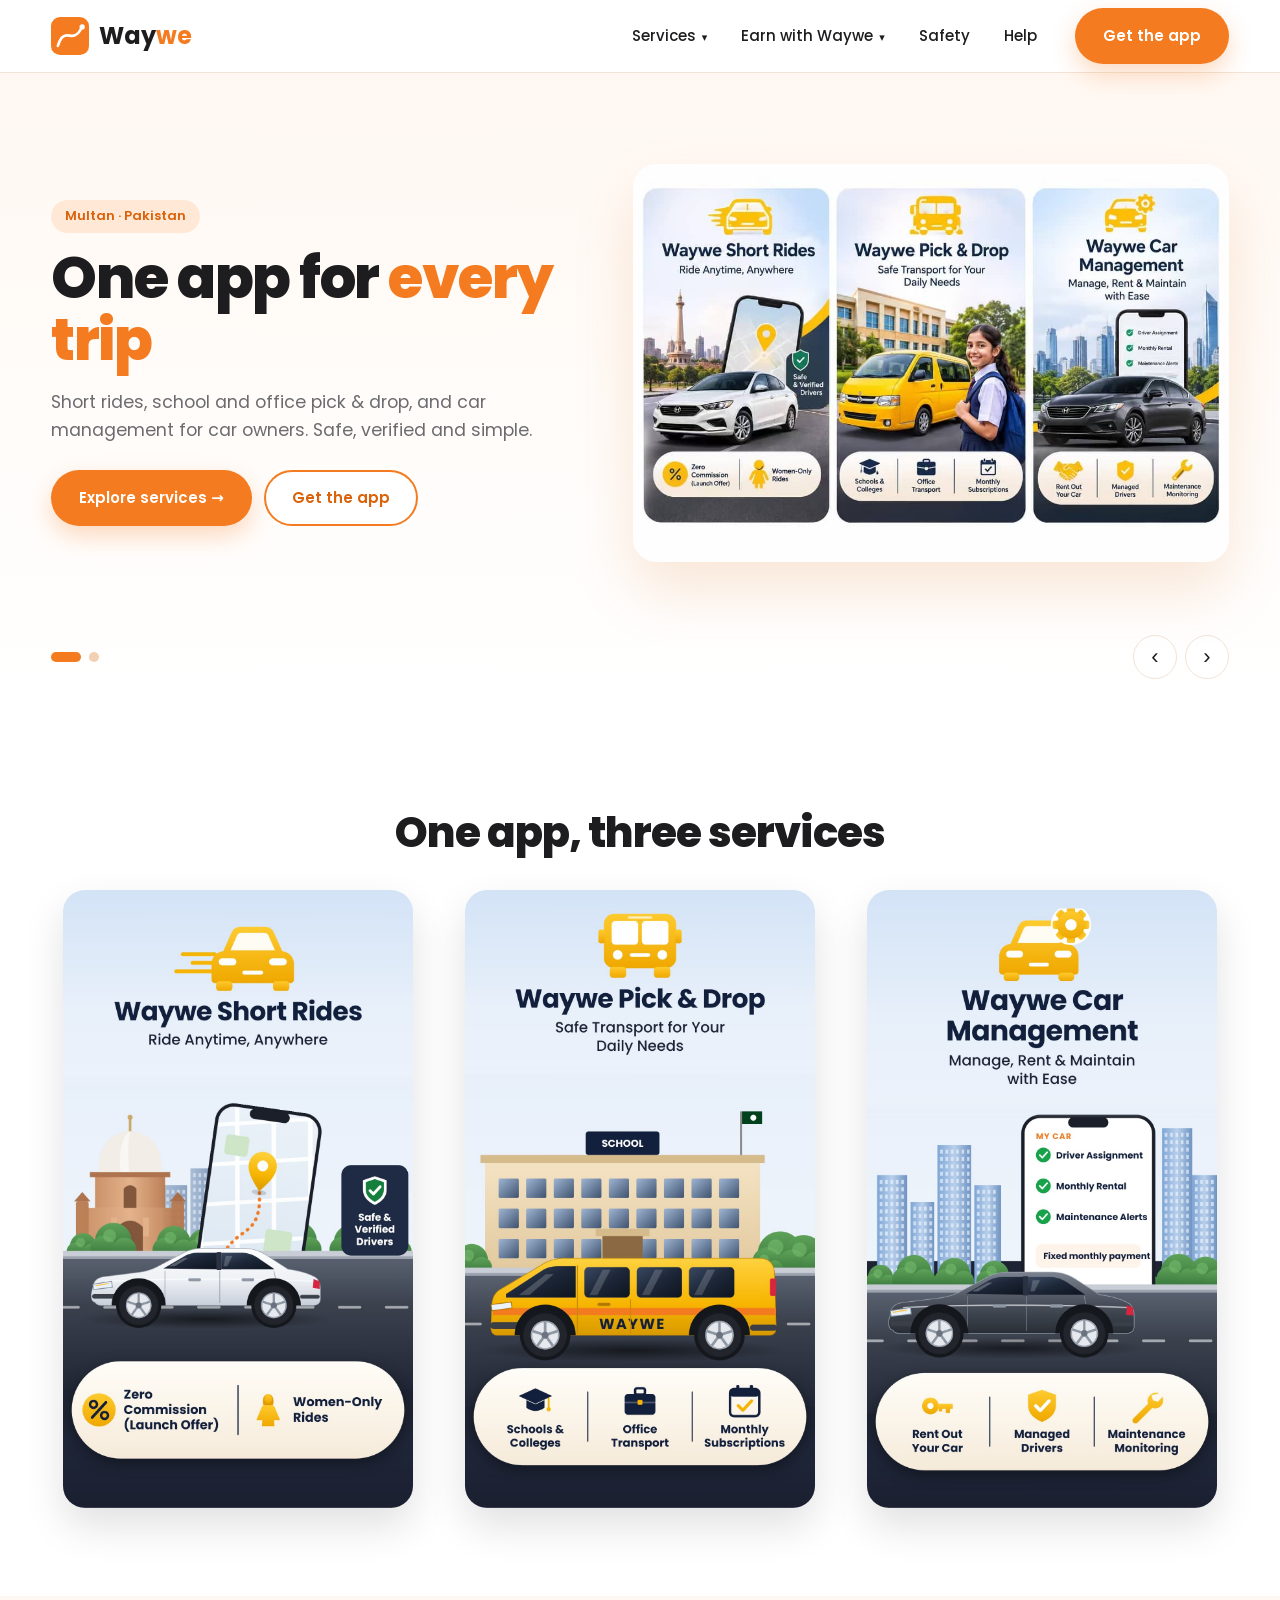
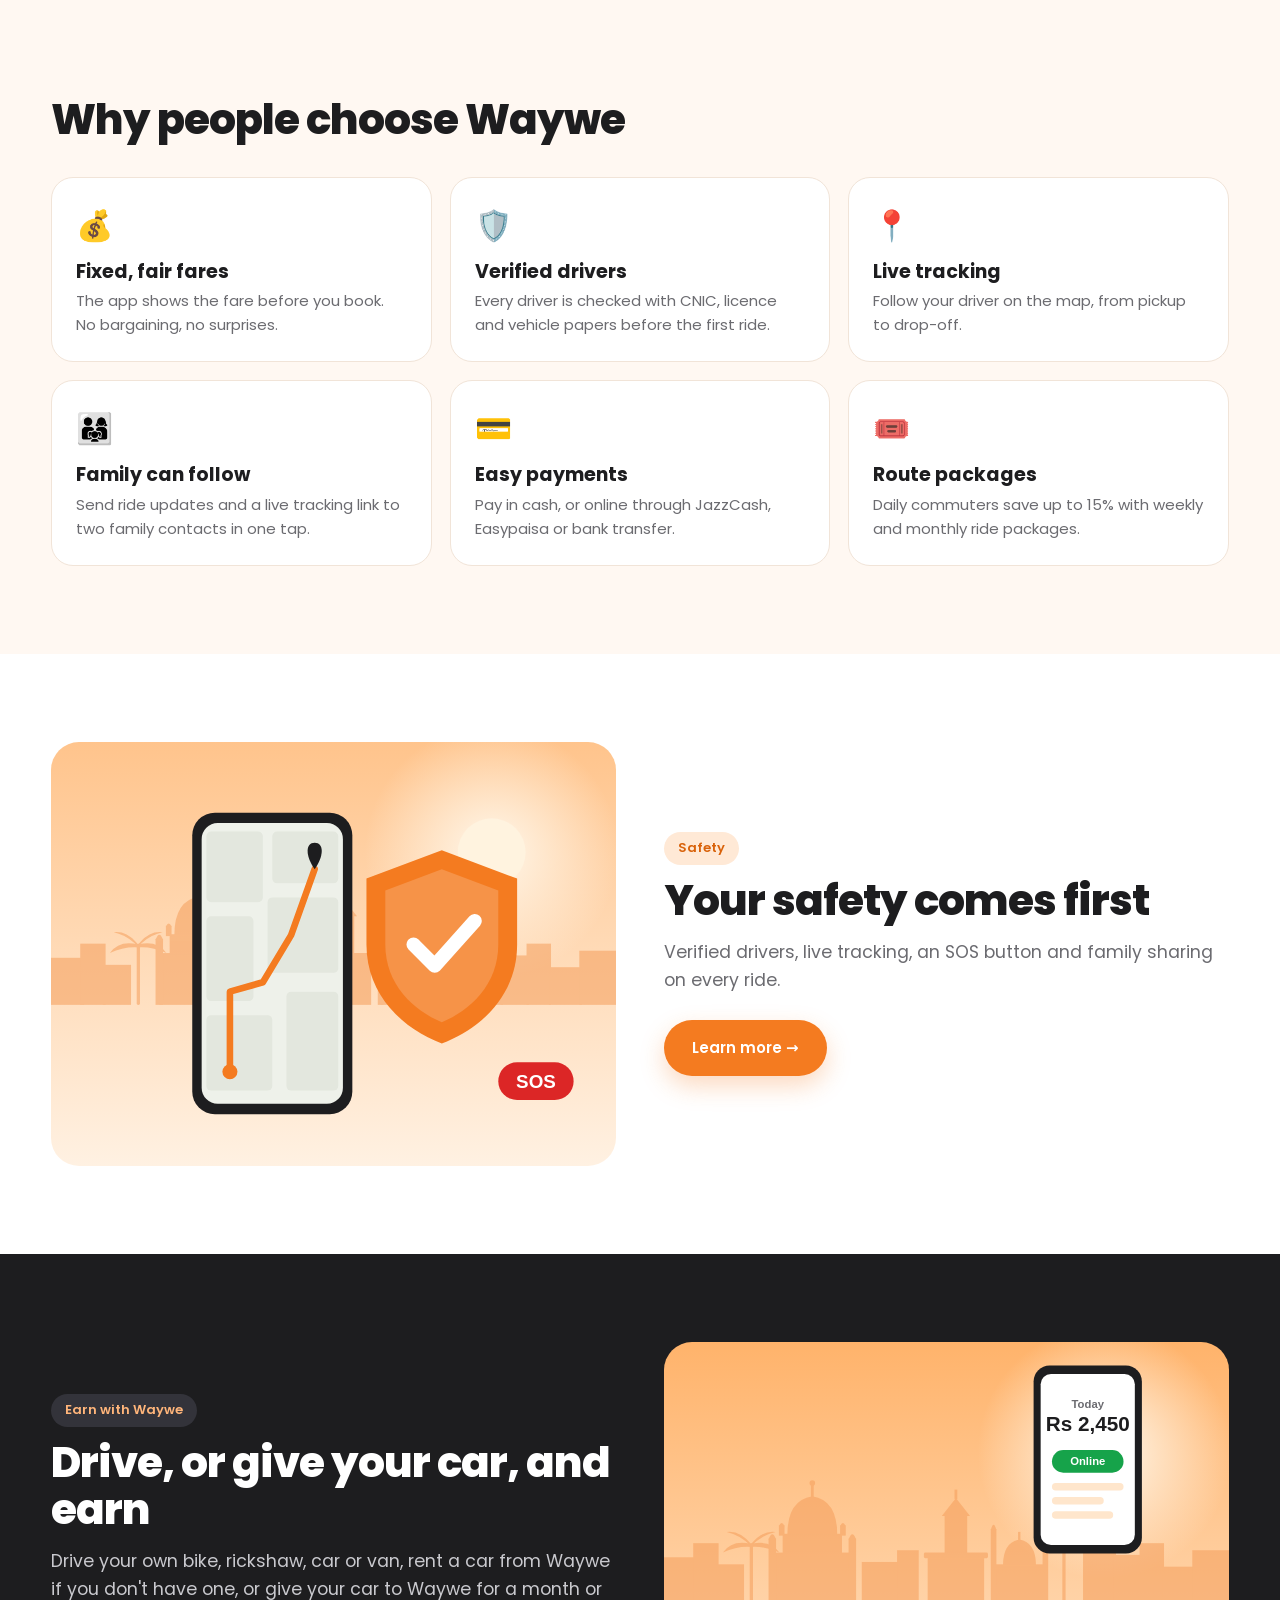
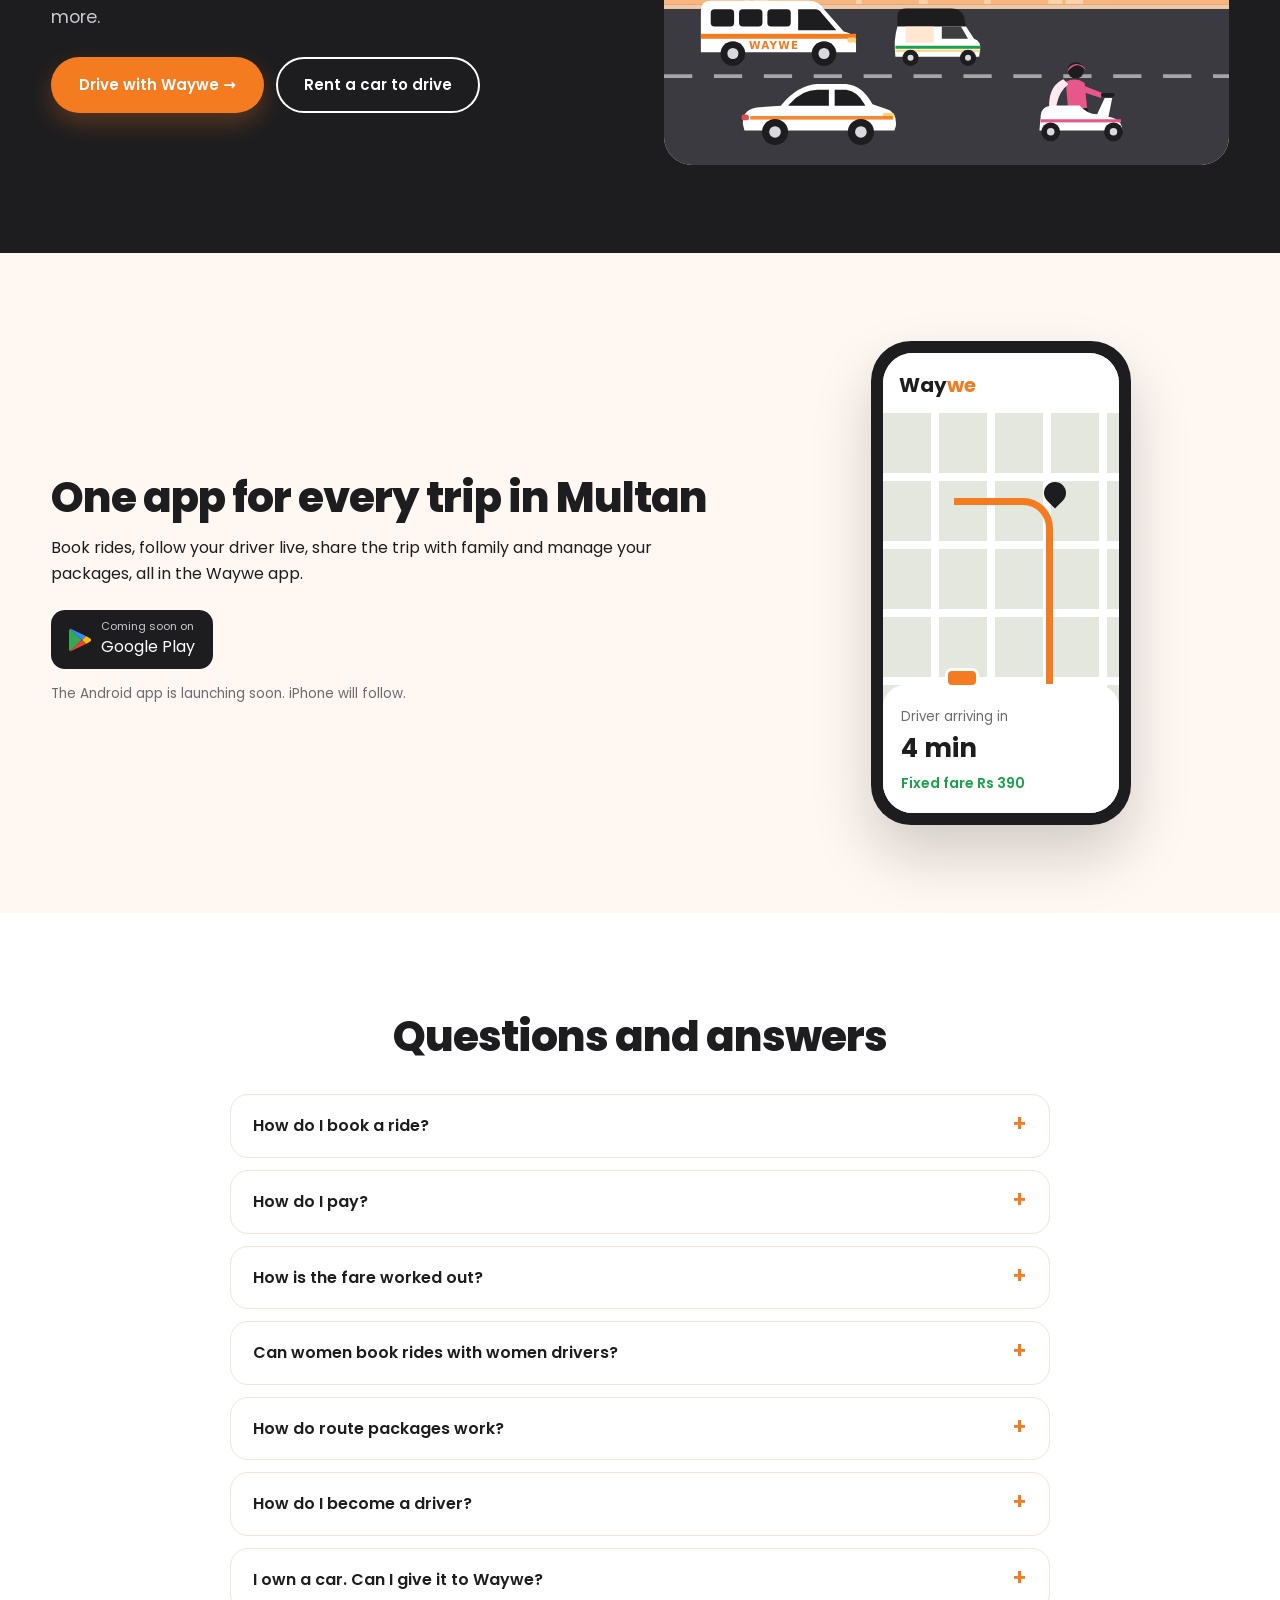
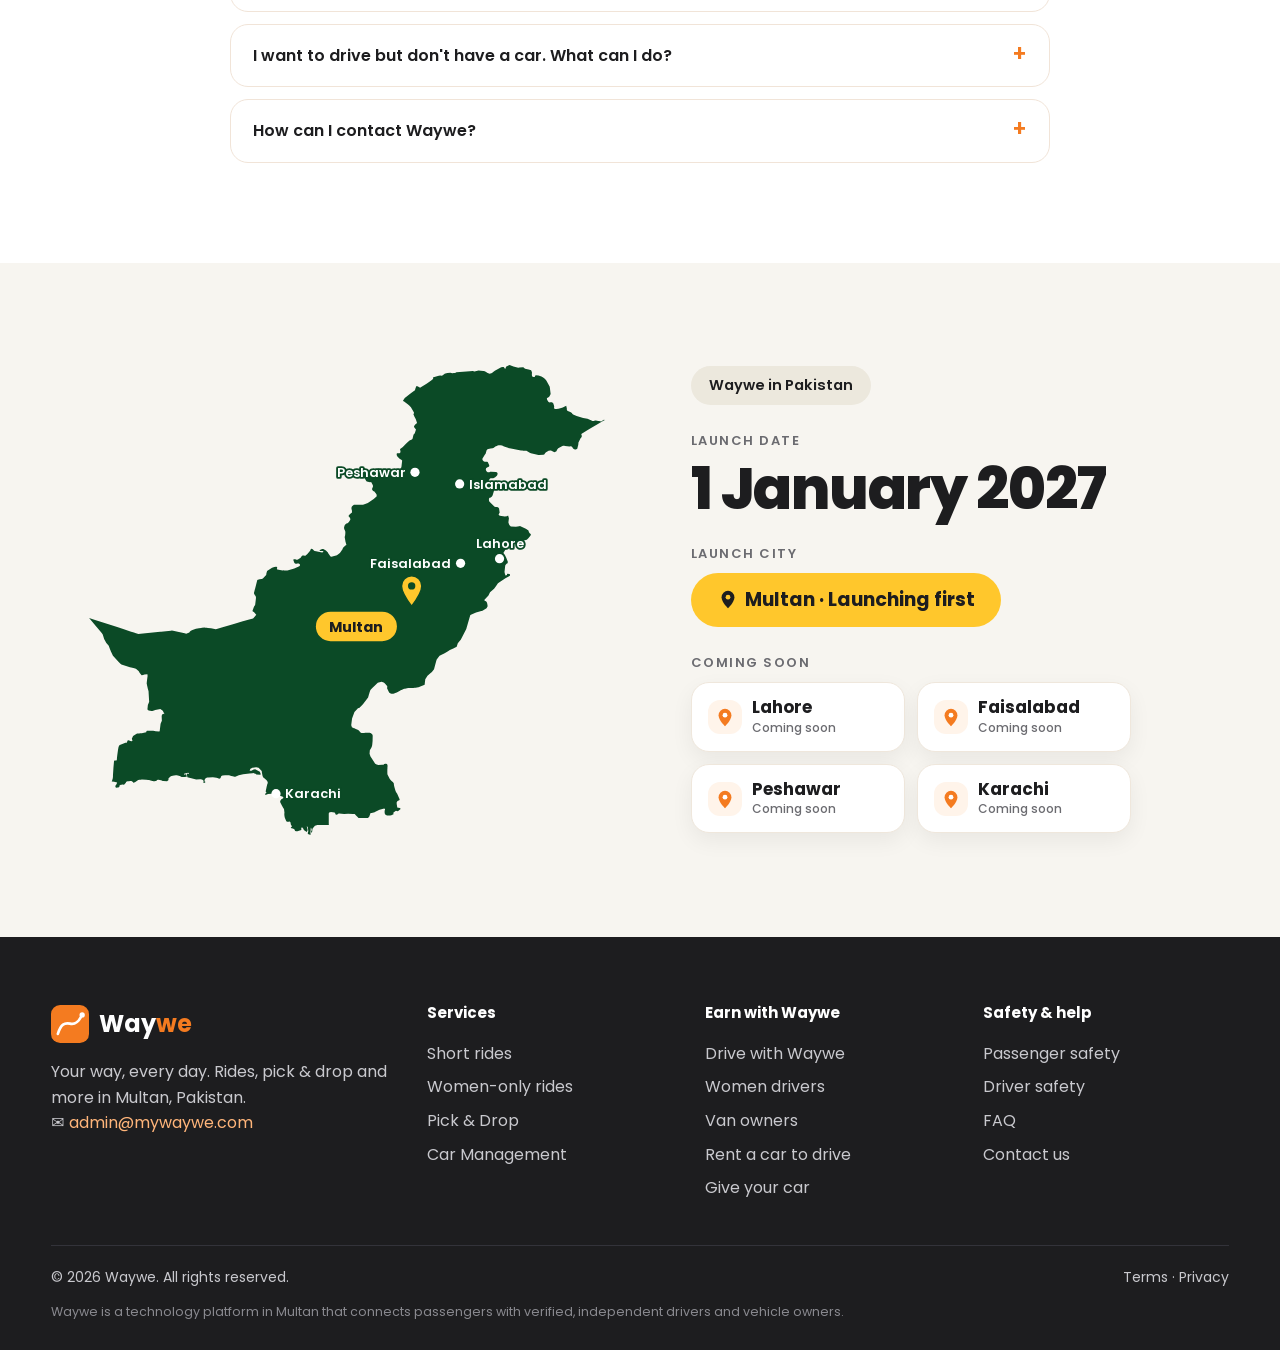
==== commit f8e7bad8: "Sharp vector service cards (no blurry photos); no payout amount shown Co-Authored-By: Claude Opus 5." ====
--- a/index.html
+++ b/index.html
@@ -13,7 +13,7 @@
 <link rel="icon" href="data:image/svg+xml,%3Csvg xmlns='http://www.w3.org/2000/svg' viewBox='0 0 100 100'%3E%3Crect width='100' height='100' rx='24' fill='%23F47B20'/%3E%3Cpath d='M18 76 C26 50 36 46 50 49 C62 52 70 48 80 30' stroke='%23fff' stroke-width='7' fill='none' stroke-linecap='round'/%3E%3Ccircle cx='82' cy='26' r='7' fill='%23fff'/%3E%3C/svg%3E">
 <link rel="preconnect" href="https://fonts.googleapis.com">
 <link href="https://fonts.googleapis.com/css2?family=Poppins:wght@400;500;600;700;800&display=swap" rel="stylesheet">
-<link rel="stylesheet" href="/css/site.css?v=13">
+<link rel="stylesheet" href="/css/site.css?v=14">
 </head>
 <body>
 <header class="top">
@@ -46,13 +46,13 @@
    <div><span class="tag">Multan · Pakistan</span><h1>One app for <mark>every trip</mark></h1>
     <p class="lead">Short rides, school and office pick &amp; drop, and car management for car owners. Safe, verified and simple.</p>
     <div class="ctas"><a href="#services" class="btn btn-o">Explore services →</a><a href="#get-app" class="btn btn-l">Get the app</a></div></div>
-   <div class="s-art photo"><img src="/img/services-overview.jpg?v=13" alt="Waywe Short Rides, Pick &amp; Drop and Car Management" width="1080" height="720" fetchpriority="high"></div>
+   <div class="s-art photo"><img src="/img/services-overview.jpg?v=14" alt="Waywe Short Rides, Pick &amp; Drop and Car Management" width="1080" height="720" fetchpriority="high"></div>
   </div></div>
   <div class="slide"><div class="wrap s-grid">
    <div><span class="tag">Short Rides · Pick &amp; Drop · Car Management</span><h2 class="h1">Quick. Safe. <mark>Reliable.</mark></h2>
     <p class="lead">General and women-only rides, verified drivers and managed routes, and fixed monthly rental for car owners.</p>
     <div class="ctas"><a href="#services" class="btn btn-o">See services →</a><a href="/drive/" class="btn btn-l">Drive with Waywe</a></div></div>
-   <div class="s-art photo sq"><img src="/img/services-people.jpg?v=13" alt="Passenger, schoolgirl and car owner using Waywe" width="1080" height="1080" loading="lazy"></div>
+   <div class="s-art photo sq"><img src="/img/services-people.jpg?v=14" alt="Passenger, schoolgirl and car owner using Waywe" width="1080" height="1080" loading="lazy"></div>
   </div></div>
  </div>
  <div class="wrap s-ctrl"><div class="dots" id="dots"></div><div class="arrows"><button aria-label="Previous slide" data-go="-1">‹</button><button aria-label="Next slide" data-go="1">›</button></div></div>
@@ -62,9 +62,9 @@
  <div class="wrap">
   <h2 class="sec-title center">One app, three services</h2>
   <div class="card-grid">
-   <a href="/rides/" class="card-pic"><img src="/img/card-rides.jpg?v=13" alt="Waywe Short Rides: ride anytime, anywhere. Zero commission launch offer, women-only rides." width="1080" height="1906" loading="lazy"></a>
-   <a href="/pick-drop/" class="card-pic"><img src="/img/card-pickdrop.jpg?v=13" alt="Waywe Pick &amp; Drop: safe transport for schools, colleges and offices, monthly subscriptions." width="1080" height="1906" loading="lazy"></a>
-   <a href="/car-owners/" class="card-pic"><img src="/img/card-cars.jpg?v=13" alt="Waywe Car Management: rent out your car, managed drivers, maintenance monitoring." width="1080" height="1906" loading="lazy"></a>
+   <a href="/rides/" class="card-pic"><img src="/img/card-rides.jpg?v=14" alt="Waywe Short Rides: ride anytime, anywhere. Zero commission launch offer, women-only rides." width="1080" height="1906" loading="lazy"></a>
+   <a href="/pick-drop/" class="card-pic"><img src="/img/card-pickdrop.jpg?v=14" alt="Waywe Pick &amp; Drop: safe transport for schools, colleges and offices, monthly subscriptions." width="1080" height="1906" loading="lazy"></a>
+   <a href="/car-owners/" class="card-pic"><img src="/img/card-cars.jpg?v=14" alt="Waywe Car Management: rent out your car, managed drivers, maintenance monitoring." width="1080" height="1906" loading="lazy"></a>
   </div>
   <p class="swipe-hint">Swipe to see all 3 services &rarr;</p>
  </div>
@@ -79,7 +79,7 @@
 
 <section class="safety-band">
  <div class="wrap sb-grid">
-  <div class="sb-art"><img src="/img/safety.svg?v=13" alt="Illustration: phone with live map and a safety shield" loading="lazy" width="1200" height="900"></div>
+  <div class="sb-art"><img src="/img/safety.svg?v=14" alt="Illustration: phone with live map and a safety shield" loading="lazy" width="1200" height="900"></div>
   <div><span class="tag">Safety</span><h2>Your safety comes first</h2>
    <p class="lead">Verified drivers, live tracking, an SOS button and family sharing on every ride.</p>
    <div class="ctas"><a href="/safety/" class="btn btn-o">Learn more →</a></div></div>
@@ -91,7 +91,7 @@
   <div><span class="tag">Earn with Waywe</span><h2>Drive, or give your car, and earn</h2>
    <p class="lead">Drive your own bike, rickshaw, car or van, rent a car from Waywe if you don't have one, or give your car to Waywe for a month or more.</p>
    <div class="ctas"><a href="/drive/" class="btn btn-o">Drive with Waywe →</a><a href="/rent-a-car/" class="btn btn-l">Rent a car to drive</a></div></div>
-  <div class="eb-art"><img src="/img/drive.svg?v=13" alt="Illustration: Waywe van, rickshaw, car and scooty with a driver's earnings on a phone" loading="lazy" width="1200" height="900"></div>
+  <div class="eb-art"><img src="/img/drive.svg?v=14" alt="Illustration: Waywe van, rickshaw, car and scooty with a driver's earnings on a phone" loading="lazy" width="1200" height="900"></div>
  </div>
 </section>
 
@@ -148,6 +148,6 @@
  </div>
  <p class="wrap f-note">Waywe is a technology platform in Multan that connects passengers with verified, independent drivers and vehicle owners.</p>
 </footer>
-<script src="/js/site.js?v=13" defer></script>
+<script src="/js/site.js?v=14" defer></script>
 </body>
 </html>
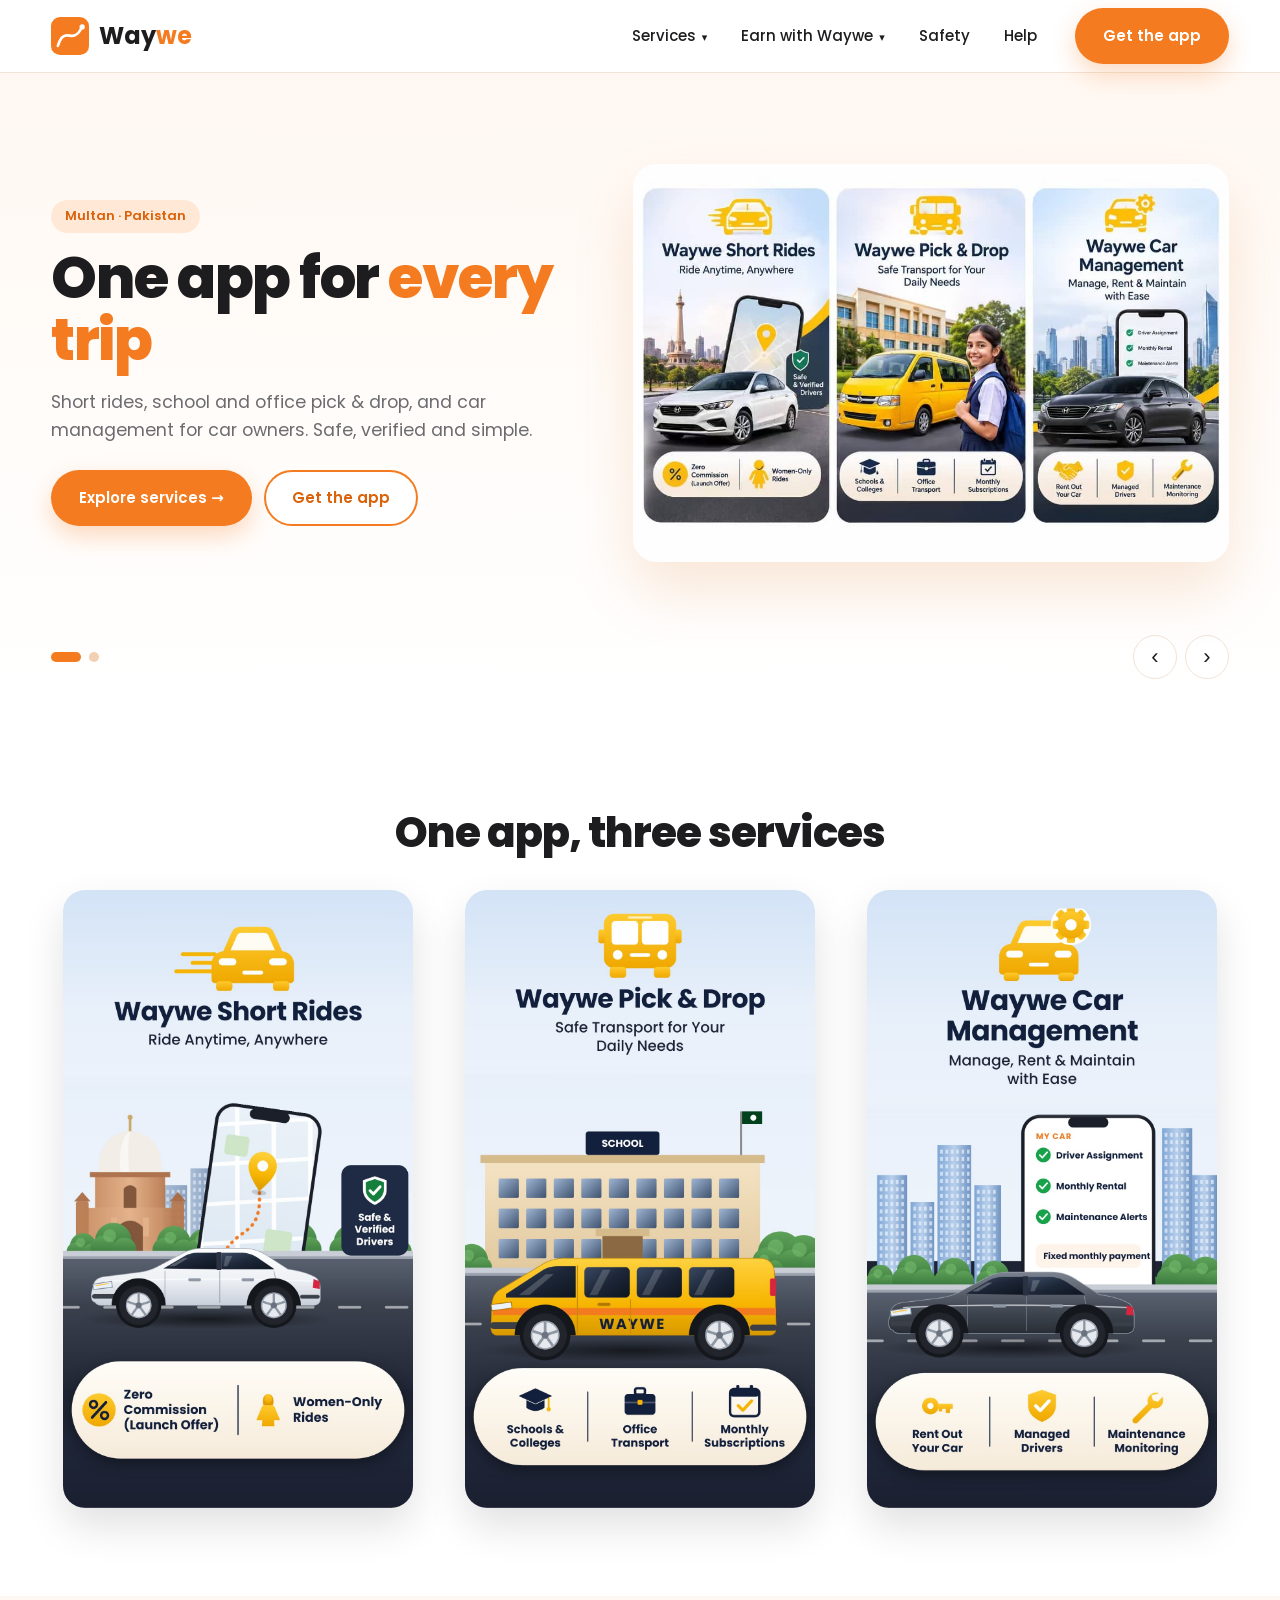
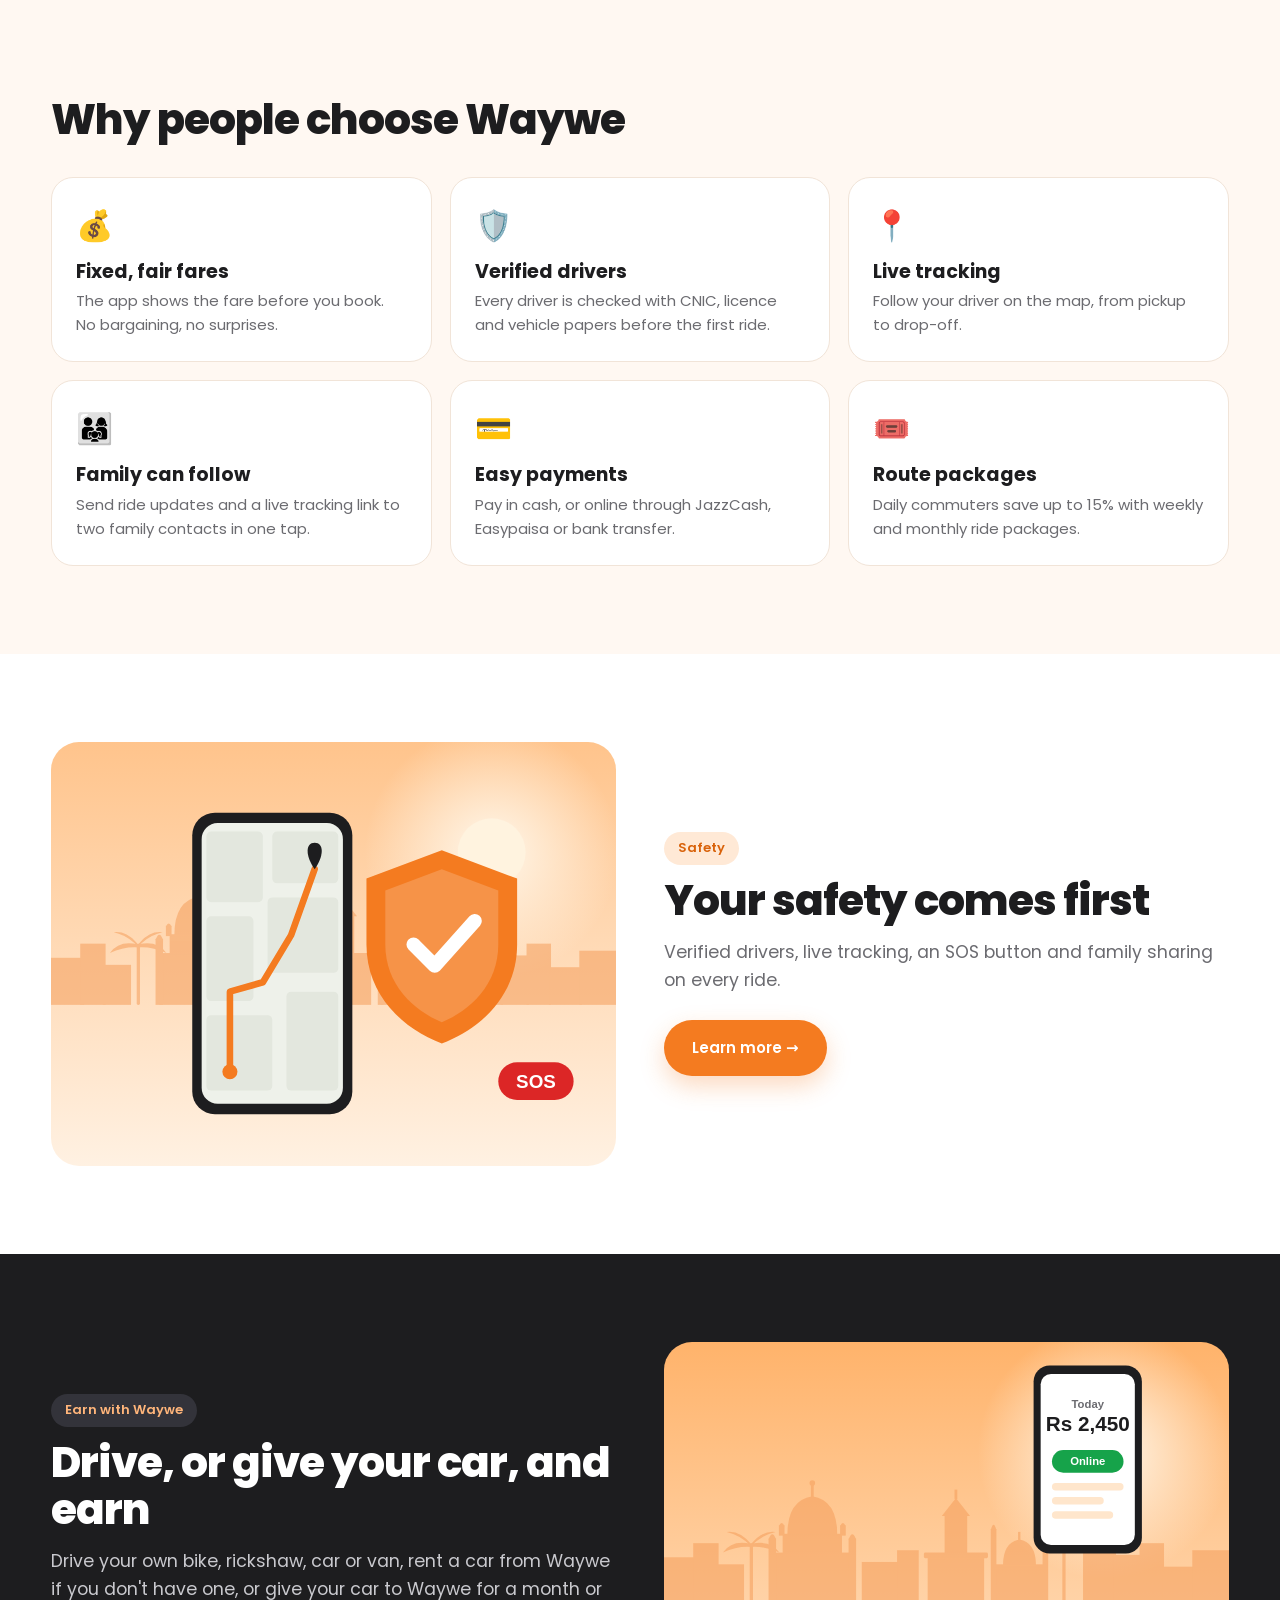
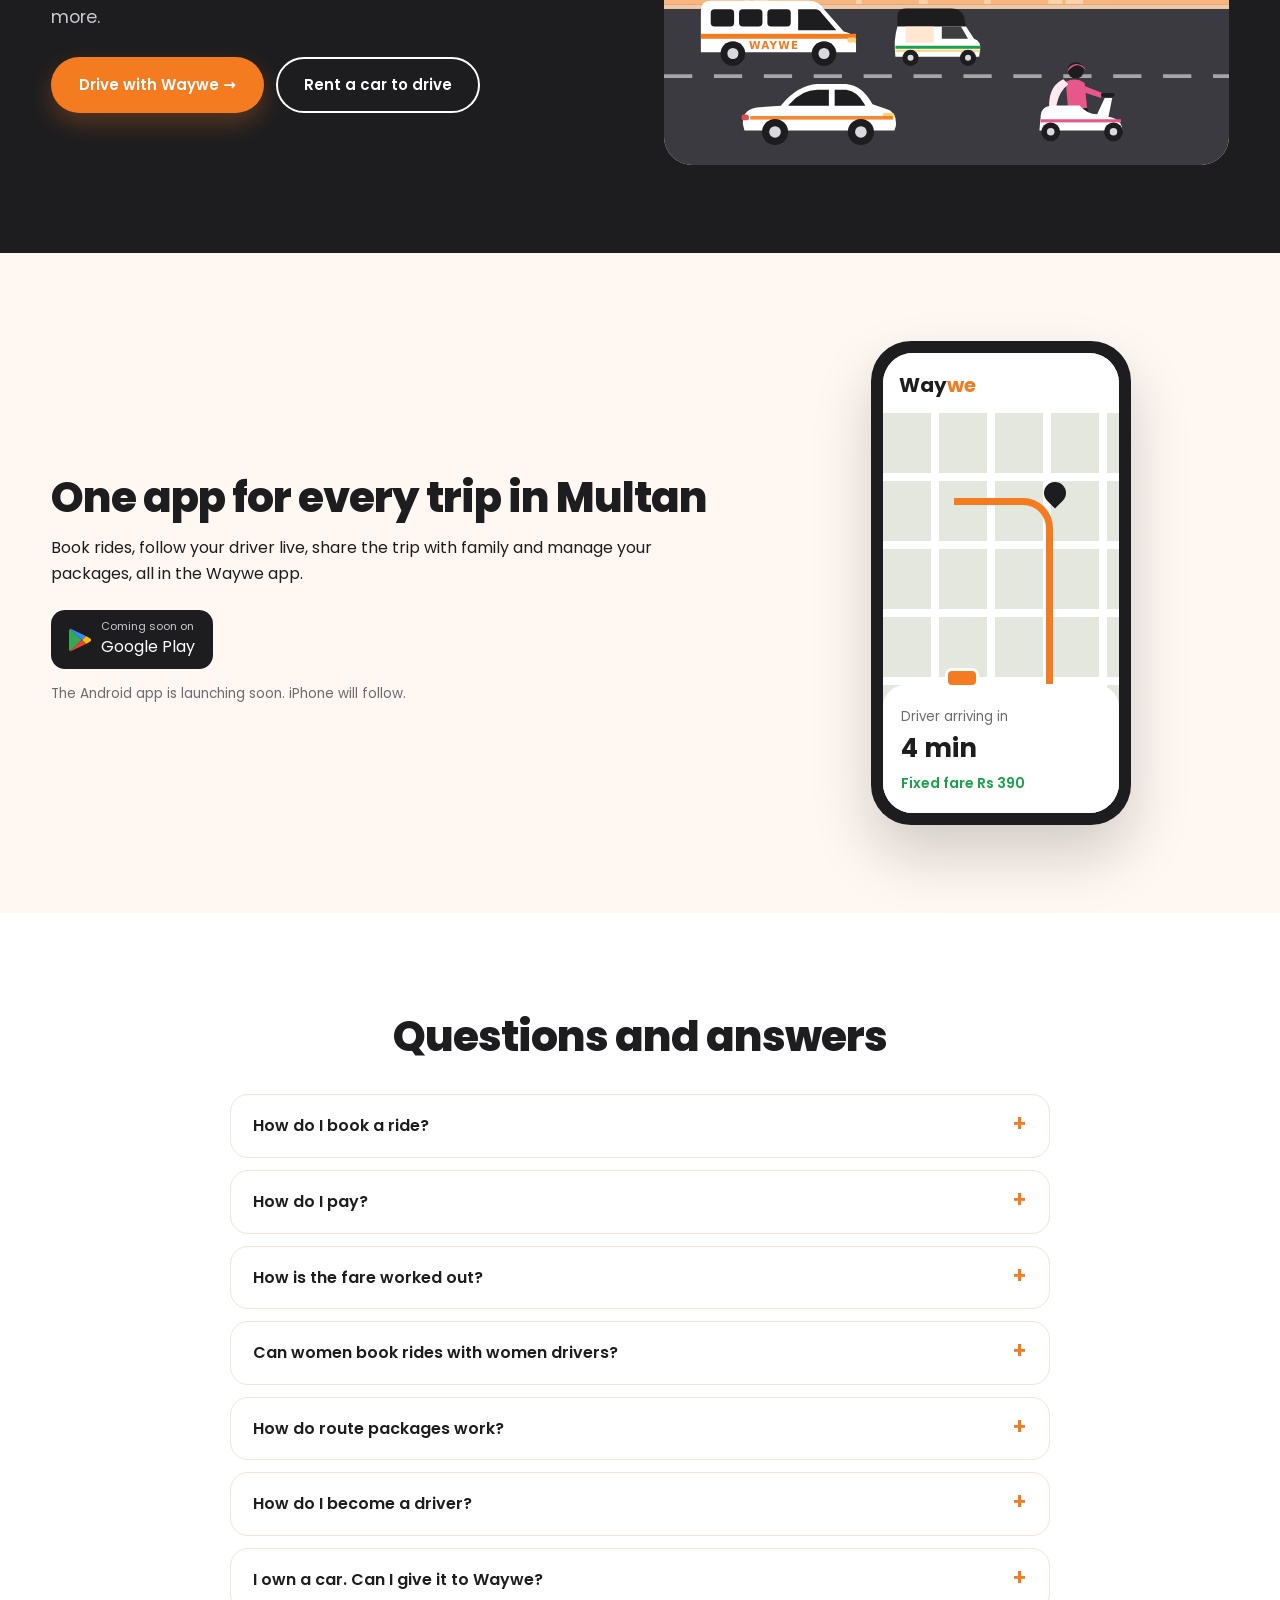
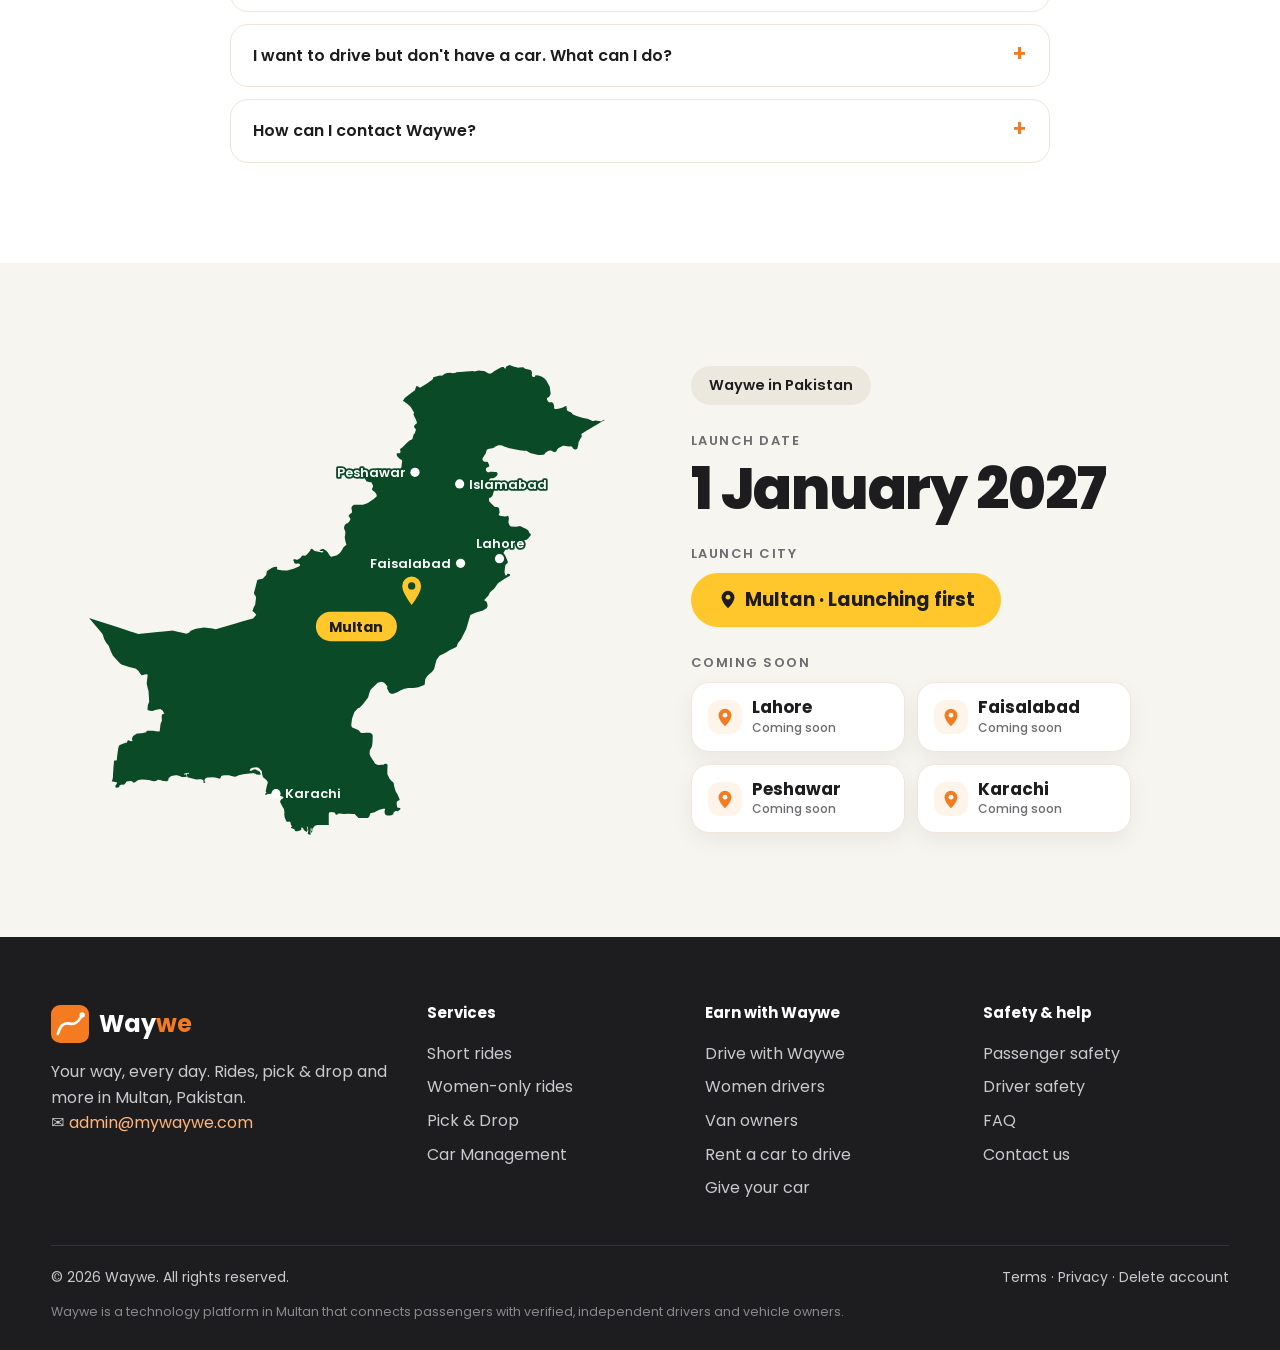
==== commit 593c2a3a: "Add account deletion page, update privacy policy, footer link Co-Authored-By: Claude Opus 5.5 <norep" ====
--- a/index.html
+++ b/index.html
@@ -13,7 +13,7 @@
 <link rel="icon" href="data:image/svg+xml,%3Csvg xmlns='http://www.w3.org/2000/svg' viewBox='0 0 100 100'%3E%3Crect width='100' height='100' rx='24' fill='%23F47B20'/%3E%3Cpath d='M18 76 C26 50 36 46 50 49 C62 52 70 48 80 30' stroke='%23fff' stroke-width='7' fill='none' stroke-linecap='round'/%3E%3Ccircle cx='82' cy='26' r='7' fill='%23fff'/%3E%3C/svg%3E">
 <link rel="preconnect" href="https://fonts.googleapis.com">
 <link href="https://fonts.googleapis.com/css2?family=Poppins:wght@400;500;600;700;800&display=swap" rel="stylesheet">
-<link rel="stylesheet" href="/css/site.css?v=14">
+<link rel="stylesheet" href="/css/site.css?v=15">
 </head>
 <body>
 <header class="top">
@@ -46,13 +46,13 @@
    <div><span class="tag">Multan · Pakistan</span><h1>One app for <mark>every trip</mark></h1>
     <p class="lead">Short rides, school and office pick &amp; drop, and car management for car owners. Safe, verified and simple.</p>
     <div class="ctas"><a href="#services" class="btn btn-o">Explore services →</a><a href="#get-app" class="btn btn-l">Get the app</a></div></div>
-   <div class="s-art photo"><img src="/img/services-overview.jpg?v=14" alt="Waywe Short Rides, Pick &amp; Drop and Car Management" width="1080" height="720" fetchpriority="high"></div>
+   <div class="s-art photo"><img src="/img/services-overview.jpg?v=15" alt="Waywe Short Rides, Pick &amp; Drop and Car Management" width="1080" height="720" fetchpriority="high"></div>
   </div></div>
   <div class="slide"><div class="wrap s-grid">
    <div><span class="tag">Short Rides · Pick &amp; Drop · Car Management</span><h2 class="h1">Quick. Safe. <mark>Reliable.</mark></h2>
     <p class="lead">General and women-only rides, verified drivers and managed routes, and fixed monthly rental for car owners.</p>
     <div class="ctas"><a href="#services" class="btn btn-o">See services →</a><a href="/drive/" class="btn btn-l">Drive with Waywe</a></div></div>
-   <div class="s-art photo sq"><img src="/img/services-people.jpg?v=14" alt="Passenger, schoolgirl and car owner using Waywe" width="1080" height="1080" loading="lazy"></div>
+   <div class="s-art photo sq"><img src="/img/services-people.jpg?v=15" alt="Passenger, schoolgirl and car owner using Waywe" width="1080" height="1080" loading="lazy"></div>
   </div></div>
  </div>
  <div class="wrap s-ctrl"><div class="dots" id="dots"></div><div class="arrows"><button aria-label="Previous slide" data-go="-1">‹</button><button aria-label="Next slide" data-go="1">›</button></div></div>
@@ -62,9 +62,9 @@
  <div class="wrap">
   <h2 class="sec-title center">One app, three services</h2>
   <div class="card-grid">
-   <a href="/rides/" class="card-pic"><img src="/img/card-rides.jpg?v=14" alt="Waywe Short Rides: ride anytime, anywhere. Zero commission launch offer, women-only rides." width="1080" height="1906" loading="lazy"></a>
-   <a href="/pick-drop/" class="card-pic"><img src="/img/card-pickdrop.jpg?v=14" alt="Waywe Pick &amp; Drop: safe transport for schools, colleges and offices, monthly subscriptions." width="1080" height="1906" loading="lazy"></a>
-   <a href="/car-owners/" class="card-pic"><img src="/img/card-cars.jpg?v=14" alt="Waywe Car Management: rent out your car, managed drivers, maintenance monitoring." width="1080" height="1906" loading="lazy"></a>
+   <a href="/rides/" class="card-pic"><img src="/img/card-rides.jpg?v=15" alt="Waywe Short Rides: ride anytime, anywhere. Zero commission launch offer, women-only rides." width="1080" height="1906" loading="lazy"></a>
+   <a href="/pick-drop/" class="card-pic"><img src="/img/card-pickdrop.jpg?v=15" alt="Waywe Pick &amp; Drop: safe transport for schools, colleges and offices, monthly subscriptions." width="1080" height="1906" loading="lazy"></a>
+   <a href="/car-owners/" class="card-pic"><img src="/img/card-cars.jpg?v=15" alt="Waywe Car Management: rent out your car, managed drivers, maintenance monitoring." width="1080" height="1906" loading="lazy"></a>
   </div>
   <p class="swipe-hint">Swipe to see all 3 services &rarr;</p>
  </div>
@@ -79,7 +79,7 @@
 
 <section class="safety-band">
  <div class="wrap sb-grid">
-  <div class="sb-art"><img src="/img/safety.svg?v=14" alt="Illustration: phone with live map and a safety shield" loading="lazy" width="1200" height="900"></div>
+  <div class="sb-art"><img src="/img/safety.svg?v=15" alt="Illustration: phone with live map and a safety shield" loading="lazy" width="1200" height="900"></div>
   <div><span class="tag">Safety</span><h2>Your safety comes first</h2>
    <p class="lead">Verified drivers, live tracking, an SOS button and family sharing on every ride.</p>
    <div class="ctas"><a href="/safety/" class="btn btn-o">Learn more →</a></div></div>
@@ -91,7 +91,7 @@
   <div><span class="tag">Earn with Waywe</span><h2>Drive, or give your car, and earn</h2>
    <p class="lead">Drive your own bike, rickshaw, car or van, rent a car from Waywe if you don't have one, or give your car to Waywe for a month or more.</p>
    <div class="ctas"><a href="/drive/" class="btn btn-o">Drive with Waywe →</a><a href="/rent-a-car/" class="btn btn-l">Rent a car to drive</a></div></div>
-  <div class="eb-art"><img src="/img/drive.svg?v=14" alt="Illustration: Waywe van, rickshaw, car and scooty with a driver's earnings on a phone" loading="lazy" width="1200" height="900"></div>
+  <div class="eb-art"><img src="/img/drive.svg?v=15" alt="Illustration: Waywe van, rickshaw, car and scooty with a driver's earnings on a phone" loading="lazy" width="1200" height="900"></div>
  </div>
 </section>
 
@@ -114,7 +114,7 @@
 </section>
 <section id="faq">
  <div class="wrap narrow"><h2 class="sec-title center">Questions and answers</h2>
- <div class="faq"><details><summary>How do I book a ride?</summary><p>Open the Waywe app, choose Short ride or Pick &amp; Drop, set your pickup and drop-off on the map and tap <b>Book</b>. You see the fixed fare before you book, and you can follow the driver live.</p></details><details><summary>How do I pay?</summary><p>You can pay in cash, or online through JazzCash, Easypaisa or bank transfer.</p></details><details><summary>How is the fare worked out?</summary><p>Each ride has a starting fare plus a rate per kilometre, depending on the vehicle. The app shows the full fare before you book.</p></details><details><summary>Can women book rides with women drivers?</summary><p>Yes. Choose a women-only ride and a verified woman driver will pick you up. <a href="/rides/#women">Learn more</a>.</p></details><details><summary>How do route packages work?</summary><p>If you travel the same route every day, buy a Weekly (7 rides), 15-day (15 rides, 8% off) or 30-day (26 rides, 15% off) package. Rides never expire. <a href="/pick-drop/#packages">See packages</a>.</p></details><details><summary>How do I become a driver?</summary><p>Download the Waywe app and choose <b>Register as a driver</b>. You will need your CNIC, driving licence and vehicle registration. <a href="/drive/">Read more</a>.</p></details><details><summary>I own a car. Can I give it to Waywe?</summary><p>Yes, for one month or longer. Waywe contracts a driver, collects the rent, deducts its commission and pays you a fixed monthly rental. <a href="/car-owners/">See how it works</a>.</p></details><details><summary>I want to drive but don't have a car. What can I do?</summary><p>Rent a car from Waywe for as long as you need it, and earn by taking rides. <a href="/rent-a-car/">Rent a car to drive</a>.</p></details><details><summary>How can I contact Waywe?</summary><p>Email us at <a href="mailto:admin@mywaywe.com">admin@mywaywe.com</a>. Once the app is live, you can also reach us from the Help section in the app.</p></details></div>
+ <div class="faq"><details><summary>How do I book a ride?</summary><p>Open the Waywe app, choose Short ride or Pick &amp; Drop, set your pickup and drop-off on the map and tap <b>Book</b>. You see the fixed fare before you book, and you can follow the driver live.</p></details><details><summary>How do I pay?</summary><p>You can pay in cash, or online through JazzCash, Easypaisa or bank transfer.</p></details><details><summary>How is the fare worked out?</summary><p>Each ride has a starting fare plus a rate per kilometre, depending on the vehicle. The app shows the full fare before you book.</p></details><details><summary>Can women book rides with women drivers?</summary><p>Yes. Choose a women-only ride and a verified woman driver will pick you up. <a href="/rides/#women">Learn more</a>.</p></details><details><summary>How do route packages work?</summary><p>If you travel the same route every day, buy a Weekly (7 rides), 15-day (15 rides, 8% off) or 30-day (26 rides, 15% off) package. Rides never expire. <a href="/pick-drop/#packages">See packages</a>.</p></details><details><summary>How do I become a driver?</summary><p>Download the <b>Waywe Driver</b> app and sign up. You will need your CNIC, driving licence and vehicle registration. <a href="/drive/">Read more</a>.</p></details><details><summary>I own a car. Can I give it to Waywe?</summary><p>Yes, for one month or longer. Waywe contracts a driver, collects the rent, deducts its commission and pays you a fixed monthly rental. <a href="/car-owners/">See how it works</a>.</p></details><details><summary>I want to drive but don't have a car. What can I do?</summary><p>Rent a car from Waywe for as long as you need it, and earn by taking rides. <a href="/rent-a-car/">Rent a car to drive</a>.</p></details><details><summary>How can I contact Waywe?</summary><p>Email us at <a href="mailto:admin@mywaywe.com">admin@mywaywe.com</a>. Once the app is live, you can also reach us from the Help section in the app.</p></details></div>
  </div>
 </section>
 <section class="city" id="cities">
@@ -144,10 +144,10 @@
  </div>
  <div class="wrap f-bottom">
   <span>© <span id="yr"></span> Waywe. All rights reserved.</span>
-  <span><a href="/terms/">Terms</a> · <a href="/privacy/">Privacy</a></span>
+  <span><a href="/terms/">Terms</a> · <a href="/privacy/">Privacy</a> · <a href="/delete-account/">Delete account</a></span>
  </div>
  <p class="wrap f-note">Waywe is a technology platform in Multan that connects passengers with verified, independent drivers and vehicle owners.</p>
 </footer>
-<script src="/js/site.js?v=14" defer></script>
+<script src="/js/site.js?v=15" defer></script>
 </body>
 </html>
--- a/css/site.css
+++ b/css/site.css
@@ -100,7 +100,7 @@
 .feat p{color:var(--muted);font-size:15px;margin-top:6px}
 .steps{display:grid;grid-template-columns:repeat(4,1fr);gap:18px;counter-reset:s}
 .step{background:#fff;border-radius:22px;padding:24px;border:1px solid var(--line)}
-.step b{display:grid;place-items:center;width:40px;height:40px;border-radius:50%;background:var(--o);color:#fff;font-size:17px;margin-bottom:12px}
+.step>b{display:grid;place-items:center;width:40px;height:40px;border-radius:50%;background:var(--o);color:#fff;font-size:17px;margin-bottom:12px}
 .step p{color:var(--muted);font-size:15px;margin-top:6px}
 @media(max-width:980px){.feat-grid.c4,.steps{grid-template-columns:1fr 1fr}.feat-grid.c3{grid-template-columns:1fr 1fr}}
 @media(max-width:600px){.feat-grid.c3,.feat-grid.c4,.steps{grid-template-columns:1fr}}
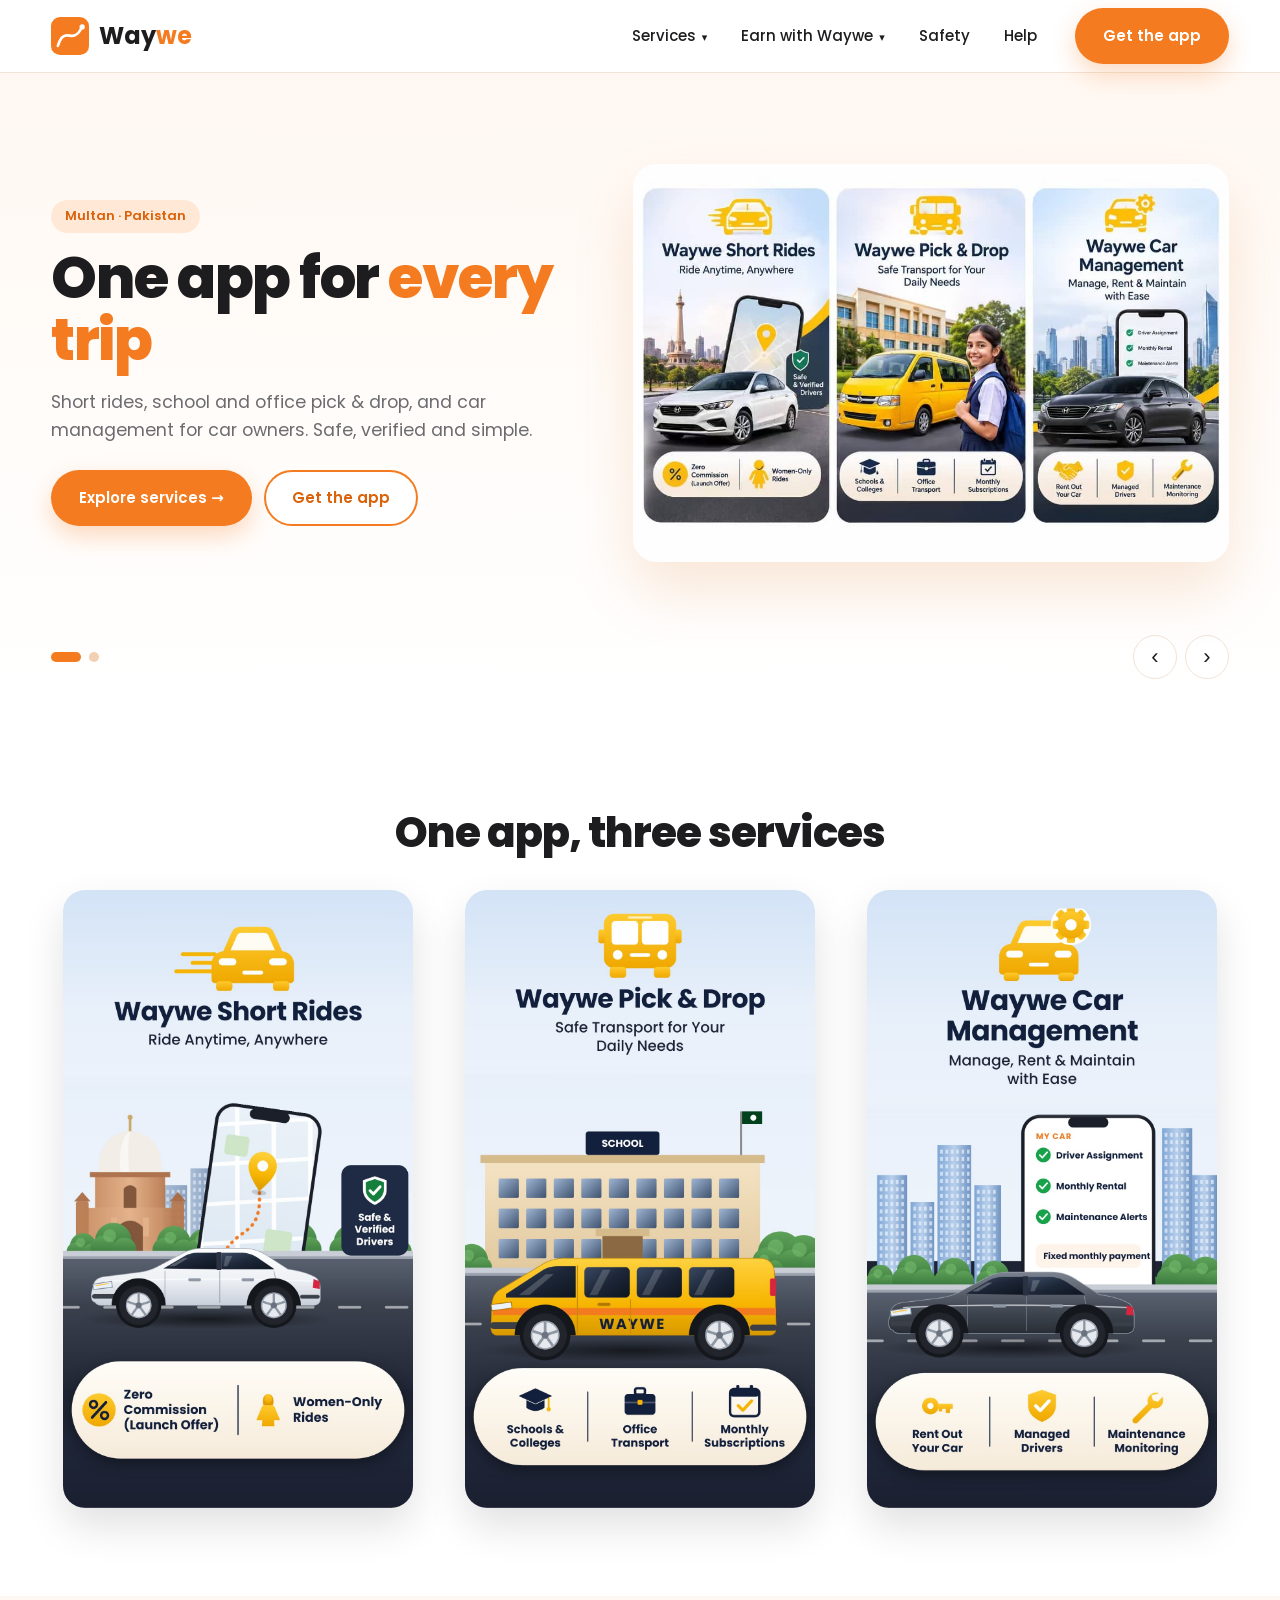
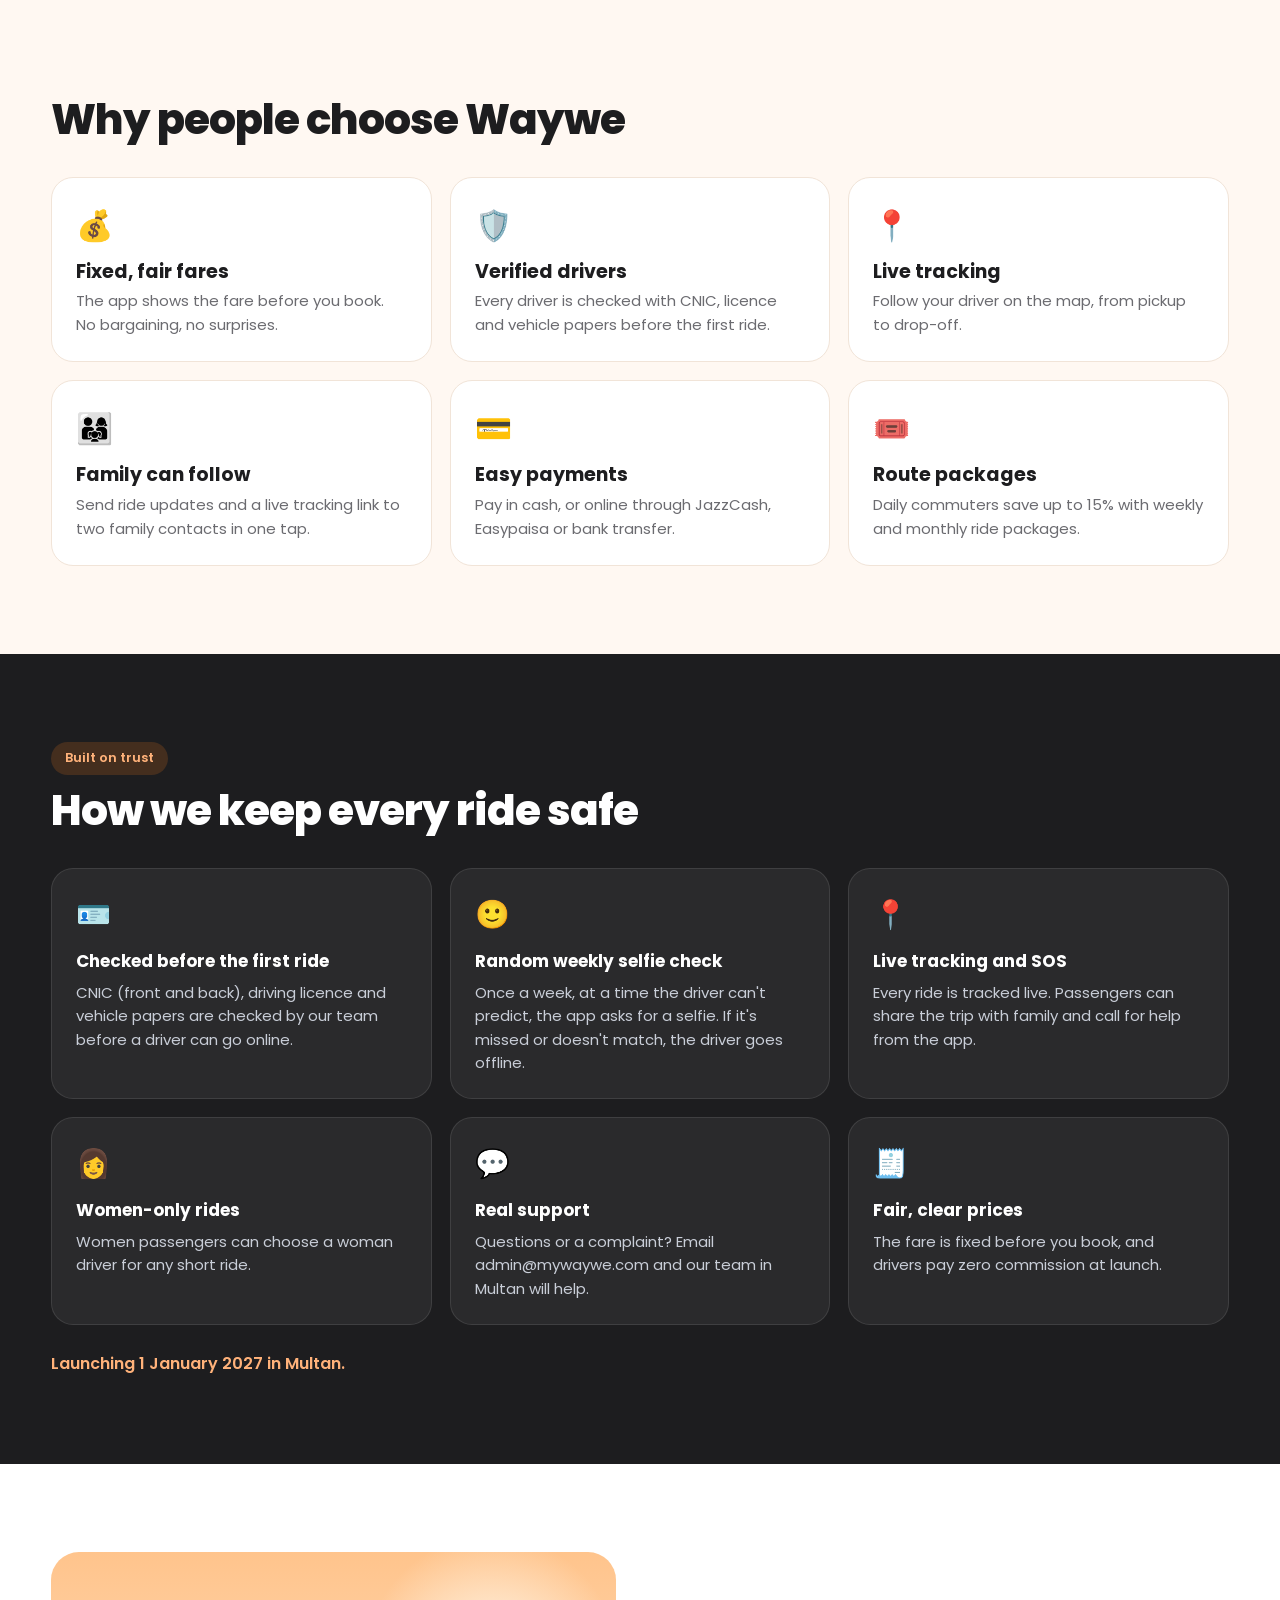
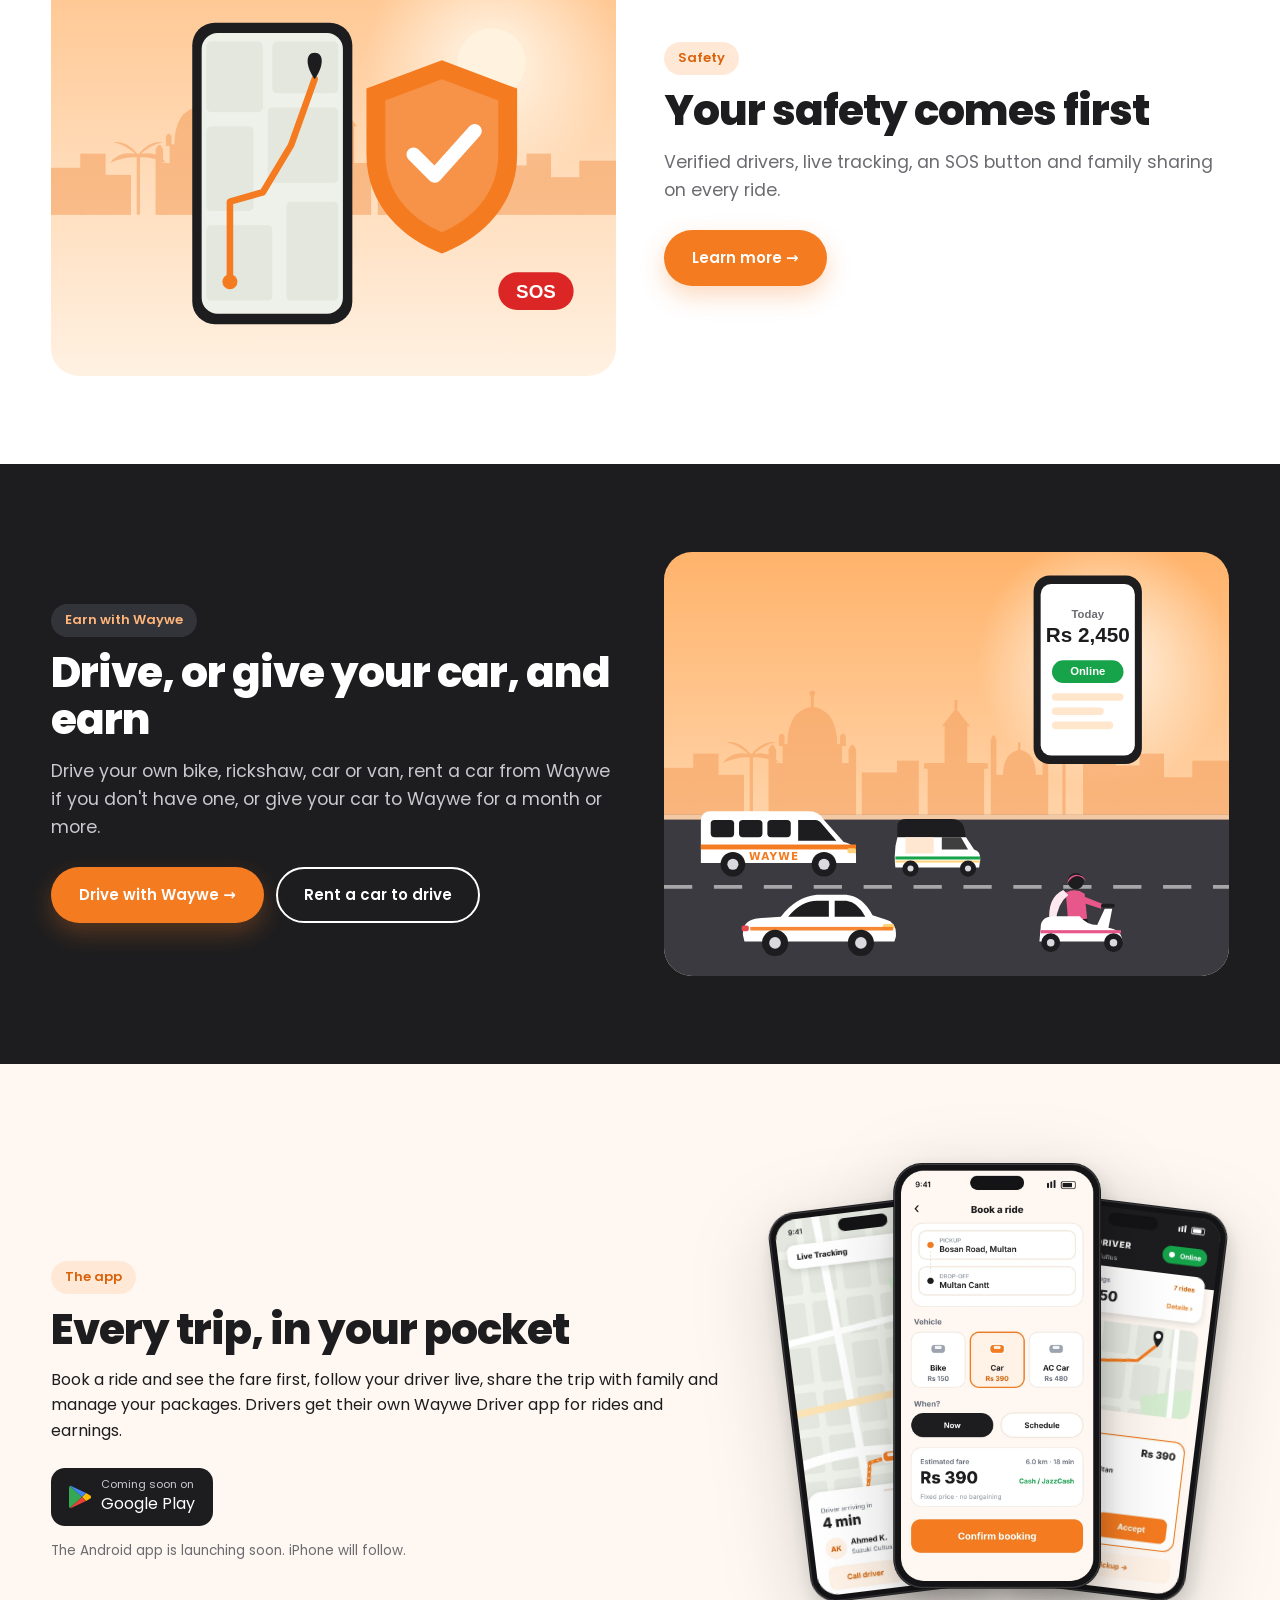
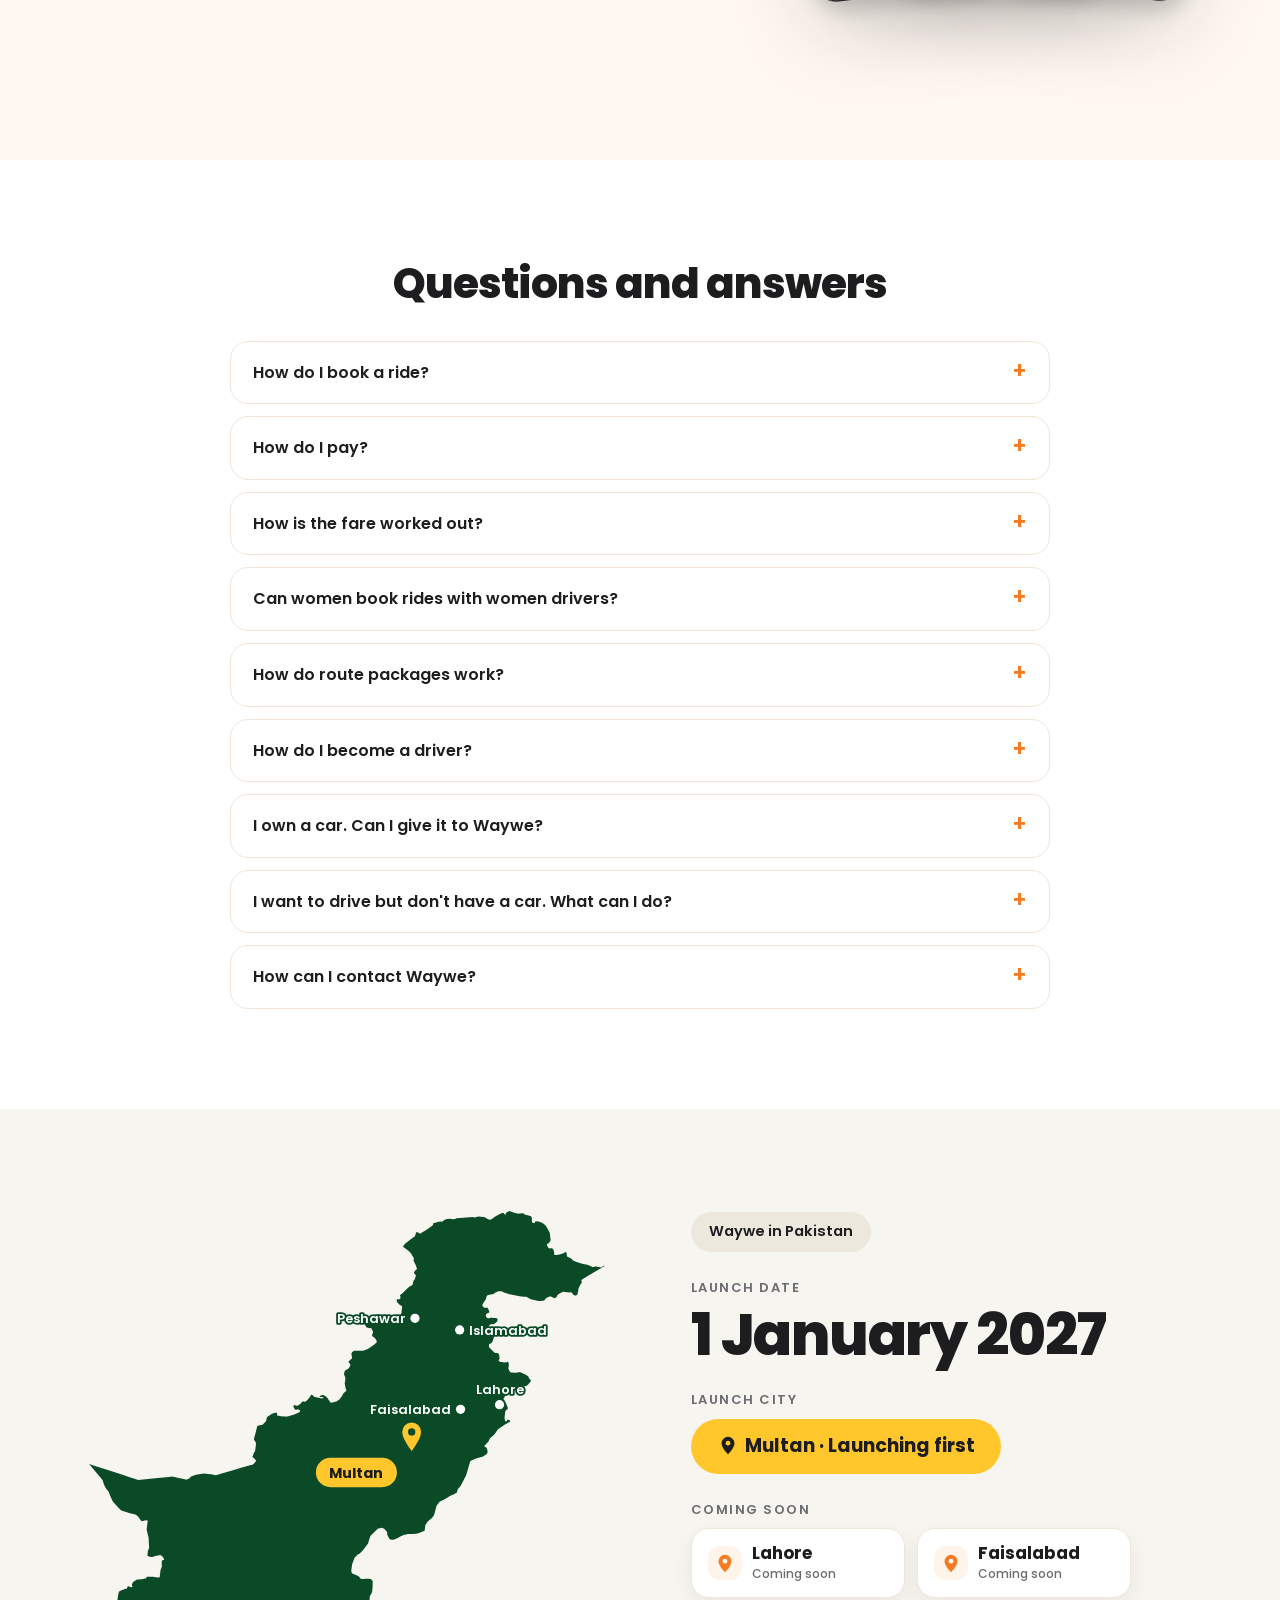
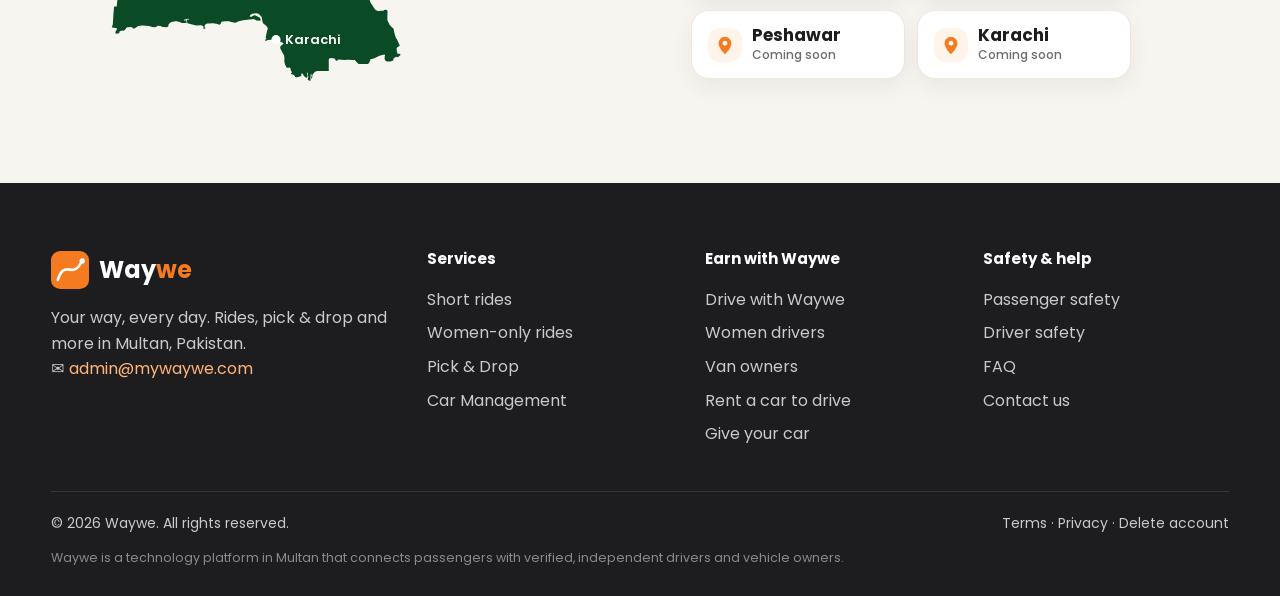
==== commit 61c32e0d: "Home: trust section and real app screenshots Co-Authored-By: Claude Opus 5.5 <noreply@anthropic.com>" ====
--- a/index.html
+++ b/index.html
@@ -13,7 +13,7 @@
 <link rel="icon" href="data:image/svg+xml,%3Csvg xmlns='http://www.w3.org/2000/svg' viewBox='0 0 100 100'%3E%3Crect width='100' height='100' rx='24' fill='%23F47B20'/%3E%3Cpath d='M18 76 C26 50 36 46 50 49 C62 52 70 48 80 30' stroke='%23fff' stroke-width='7' fill='none' stroke-linecap='round'/%3E%3Ccircle cx='82' cy='26' r='7' fill='%23fff'/%3E%3C/svg%3E">
 <link rel="preconnect" href="https://fonts.googleapis.com">
 <link href="https://fonts.googleapis.com/css2?family=Poppins:wght@400;500;600;700;800&display=swap" rel="stylesheet">
-<link rel="stylesheet" href="/css/site.css?v=15">
+<link rel="stylesheet" href="/css/site.css?v=16">
 </head>
 <body>
 <header class="top">
@@ -46,13 +46,13 @@
    <div><span class="tag">Multan · Pakistan</span><h1>One app for <mark>every trip</mark></h1>
     <p class="lead">Short rides, school and office pick &amp; drop, and car management for car owners. Safe, verified and simple.</p>
     <div class="ctas"><a href="#services" class="btn btn-o">Explore services →</a><a href="#get-app" class="btn btn-l">Get the app</a></div></div>
-   <div class="s-art photo"><img src="/img/services-overview.jpg?v=15" alt="Waywe Short Rides, Pick &amp; Drop and Car Management" width="1080" height="720" fetchpriority="high"></div>
+   <div class="s-art photo"><img src="/img/services-overview.jpg?v=16" alt="Waywe Short Rides, Pick &amp; Drop and Car Management" width="1080" height="720" fetchpriority="high"></div>
   </div></div>
   <div class="slide"><div class="wrap s-grid">
    <div><span class="tag">Short Rides · Pick &amp; Drop · Car Management</span><h2 class="h1">Quick. Safe. <mark>Reliable.</mark></h2>
     <p class="lead">General and women-only rides, verified drivers and managed routes, and fixed monthly rental for car owners.</p>
     <div class="ctas"><a href="#services" class="btn btn-o">See services →</a><a href="/drive/" class="btn btn-l">Drive with Waywe</a></div></div>
-   <div class="s-art photo sq"><img src="/img/services-people.jpg?v=15" alt="Passenger, schoolgirl and car owner using Waywe" width="1080" height="1080" loading="lazy"></div>
+   <div class="s-art photo sq"><img src="/img/services-people.jpg?v=16" alt="Passenger, schoolgirl and car owner using Waywe" width="1080" height="1080" loading="lazy"></div>
   </div></div>
  </div>
  <div class="wrap s-ctrl"><div class="dots" id="dots"></div><div class="arrows"><button aria-label="Previous slide" data-go="-1">‹</button><button aria-label="Next slide" data-go="1">›</button></div></div>
@@ -62,9 +62,9 @@
  <div class="wrap">
   <h2 class="sec-title center">One app, three services</h2>
   <div class="card-grid">
-   <a href="/rides/" class="card-pic"><img src="/img/card-rides.jpg?v=15" alt="Waywe Short Rides: ride anytime, anywhere. Zero commission launch offer, women-only rides." width="1080" height="1906" loading="lazy"></a>
-   <a href="/pick-drop/" class="card-pic"><img src="/img/card-pickdrop.jpg?v=15" alt="Waywe Pick &amp; Drop: safe transport for schools, colleges and offices, monthly subscriptions." width="1080" height="1906" loading="lazy"></a>
-   <a href="/car-owners/" class="card-pic"><img src="/img/card-cars.jpg?v=15" alt="Waywe Car Management: rent out your car, managed drivers, maintenance monitoring." width="1080" height="1906" loading="lazy"></a>
+   <a href="/rides/" class="card-pic"><img src="/img/card-rides.jpg?v=16" alt="Waywe Short Rides: ride anytime, anywhere. Zero commission launch offer, women-only rides." width="1080" height="1906" loading="lazy"></a>
+   <a href="/pick-drop/" class="card-pic"><img src="/img/card-pickdrop.jpg?v=16" alt="Waywe Pick &amp; Drop: safe transport for schools, colleges and offices, monthly subscriptions." width="1080" height="1906" loading="lazy"></a>
+   <a href="/car-owners/" class="card-pic"><img src="/img/card-cars.jpg?v=16" alt="Waywe Car Management: rent out your car, managed drivers, maintenance monitoring." width="1080" height="1906" loading="lazy"></a>
   </div>
   <p class="swipe-hint">Swipe to see all 3 services &rarr;</p>
  </div>
@@ -77,9 +77,25 @@
  </div>
 </section>
 
+<section class="trust">
+ <div class="wrap">
+  <span class="tag">Built on trust</span>
+  <h2 class="sec-title">How we keep every ride safe</h2>
+  <div class="trust-grid">
+   <div class="tr"><i>🪪</i><b>Checked before the first ride</b><p>CNIC (front and back), driving licence and vehicle papers are checked by our team before a driver can go online.</p></div>
+   <div class="tr"><i>🙂</i><b>Random weekly selfie check</b><p>Once a week, at a time the driver can't predict, the app asks for a selfie. If it's missed or doesn't match, the driver goes offline.</p></div>
+   <div class="tr"><i>📍</i><b>Live tracking and SOS</b><p>Every ride is tracked live. Passengers can share the trip with family and call for help from the app.</p></div>
+   <div class="tr"><i>👩</i><b>Women-only rides</b><p>Women passengers can choose a woman driver for any short ride.</p></div>
+   <div class="tr"><i>💬</i><b>Real support</b><p>Questions or a complaint? Email admin@mywaywe.com and our team in Multan will help.</p></div>
+   <div class="tr"><i>🧾</i><b>Fair, clear prices</b><p>The fare is fixed before you book, and drivers pay zero commission at launch.</p></div>
+  </div>
+  <p class="trust-note">Launching 1 January 2027 in Multan.</p>
+ </div>
+</section>
+
 <section class="safety-band">
  <div class="wrap sb-grid">
-  <div class="sb-art"><img src="/img/safety.svg?v=15" alt="Illustration: phone with live map and a safety shield" loading="lazy" width="1200" height="900"></div>
+  <div class="sb-art"><img src="/img/safety.svg?v=16" alt="Illustration: phone with live map and a safety shield" loading="lazy" width="1200" height="900"></div>
   <div><span class="tag">Safety</span><h2>Your safety comes first</h2>
    <p class="lead">Verified drivers, live tracking, an SOS button and family sharing on every ride.</p>
    <div class="ctas"><a href="/safety/" class="btn btn-o">Learn more →</a></div></div>
@@ -91,24 +107,22 @@
   <div><span class="tag">Earn with Waywe</span><h2>Drive, or give your car, and earn</h2>
    <p class="lead">Drive your own bike, rickshaw, car or van, rent a car from Waywe if you don't have one, or give your car to Waywe for a month or more.</p>
    <div class="ctas"><a href="/drive/" class="btn btn-o">Drive with Waywe →</a><a href="/rent-a-car/" class="btn btn-l">Rent a car to drive</a></div></div>
-  <div class="eb-art"><img src="/img/drive.svg?v=15" alt="Illustration: Waywe van, rickshaw, car and scooty with a driver's earnings on a phone" loading="lazy" width="1200" height="900"></div>
+  <div class="eb-art"><img src="/img/drive.svg?v=16" alt="Illustration: Waywe van, rickshaw, car and scooty with a driver's earnings on a phone" loading="lazy" width="1200" height="900"></div>
  </div>
 </section>
 
 <section class="app-band" id="get-app">
  <div class="wrap app-grid">
   <div>
-   <h2>One app for every trip in Multan</h2>
-   <p>Book rides, follow your driver live, share the trip with family and manage your packages, all in the Waywe app.</p>
+   <span class="tag">The app</span><h2>Every trip, in your pocket</h2>
+   <p>Book a ride and see the fare first, follow your driver live, share the trip with family and manage your packages. Drivers get their own Waywe Driver app for rides and earnings.</p>
    <div class="stores"><span class="store" aria-label="Coming soon on Google Play"><svg width="22" height="24" viewBox="0 0 22 24" aria-hidden="true"><path d="M1 1l12 11L1 23c-.6-.3-1-1-1-1.7V2.7C0 2 .4 1.3 1 1z" fill="#34A853"/><path d="M17 8l-4 4 4 4 4.3-2.4c1-.6 1-2.6 0-3.2z" fill="#FBBC04"/><path d="M1 1c.3-.2.8-.2 1.2 0L17 8l-4 4z" fill="#4285F4"/><path d="M13 12l4 4-14.8 7c-.4.2-.9.2-1.2 0z" fill="#EA4335"/></svg><span><small>Coming soon on</small>Google Play</span></span></div>
    <p class="small">The Android app is launching soon. iPhone will follow.</p>
   </div>
-  <div class="phone-mock" aria-hidden="true">
-   <div class="pm-screen">
-    <div class="pm-bar"><b>Way<span>we</span></b></div>
-    <div class="pm-map"><i class="r"></i><i class="p"></i><i class="c"></i></div>
-    <div class="pm-sheet"><small>Driver arriving in</small><b>4 min</b><span>Fixed fare Rs 390</span></div>
-   </div>
+  <div class="app-shots">
+   <img src="/img/app-map.webp?v=16" alt="Waywe app: live map tracking the driver" class="shot s1" width="390" height="730" loading="lazy">
+   <img src="/img/app-book.webp?v=16" alt="Waywe app: booking a ride with the fare shown first" class="shot s2" width="390" height="730" loading="lazy">
+   <img src="/img/app-driver.webp?v=16" alt="Waywe Driver app: earnings and ride requests" class="shot s3" width="390" height="730" loading="lazy">
   </div>
  </div>
 </section>
@@ -148,6 +162,6 @@
  </div>
  <p class="wrap f-note">Waywe is a technology platform in Multan that connects passengers with verified, independent drivers and vehicle owners.</p>
 </footer>
-<script src="/js/site.js?v=15" defer></script>
+<script src="/js/site.js?v=16" defer></script>
 </body>
 </html>
--- a/css/site.css
+++ b/css/site.css
@@ -301,3 +301,23 @@
  .fi{width:34px;height:34px;border-radius:10px}.fi svg{width:18px;height:18px}
  .svc1-cta .btn{padding:12px 18px;font-size:14px;flex:1;justify-content:center}
 }
+
+/* app screenshots */
+.app-shots{position:relative;height:520px;width:100%}
+.app-shots .shot{position:absolute;width:230px;height:auto;filter:drop-shadow(0 24px 40px rgba(0,0,0,.18))}
+.app-shots .s1{left:0;top:40px;transform:rotate(-7deg)}
+.app-shots .s2{left:50%;top:0;transform:translateX(-50%);z-index:2;width:250px}
+.app-shots .s3{right:0;top:40px;transform:rotate(7deg)}
+@media(max-width:900px){.app-grid{grid-template-columns:1fr}.app-shots{height:350px;max-width:420px;margin:10px auto 0}.app-shots .shot{width:160px}.app-shots .s2{width:180px}}
+/* trust */
+.trust{background:var(--ink);color:#fff}
+.trust .sec-title{color:#fff}
+.trust .tag{background:rgba(244,123,32,.18);color:#FFB27A}
+.trust-grid{display:grid;grid-template-columns:repeat(3,1fr);gap:18px}
+.tr{background:rgba(255,255,255,.06);border:1px solid rgba(255,255,255,.1);border-radius:22px;padding:24px}
+.tr i{font-style:normal;font-size:28px;display:block;margin-bottom:10px}
+.tr b{display:block;font-size:17px;margin-bottom:6px}
+.tr p{color:#C9CED8;font-size:15px;line-height:1.55;margin:0}
+.trust-note{margin-top:26px;color:#FFB27A;font-weight:600}
+@media(max-width:980px){.trust-grid{grid-template-columns:1fr 1fr}}
+@media(max-width:600px){.trust-grid{grid-template-columns:1fr}}
